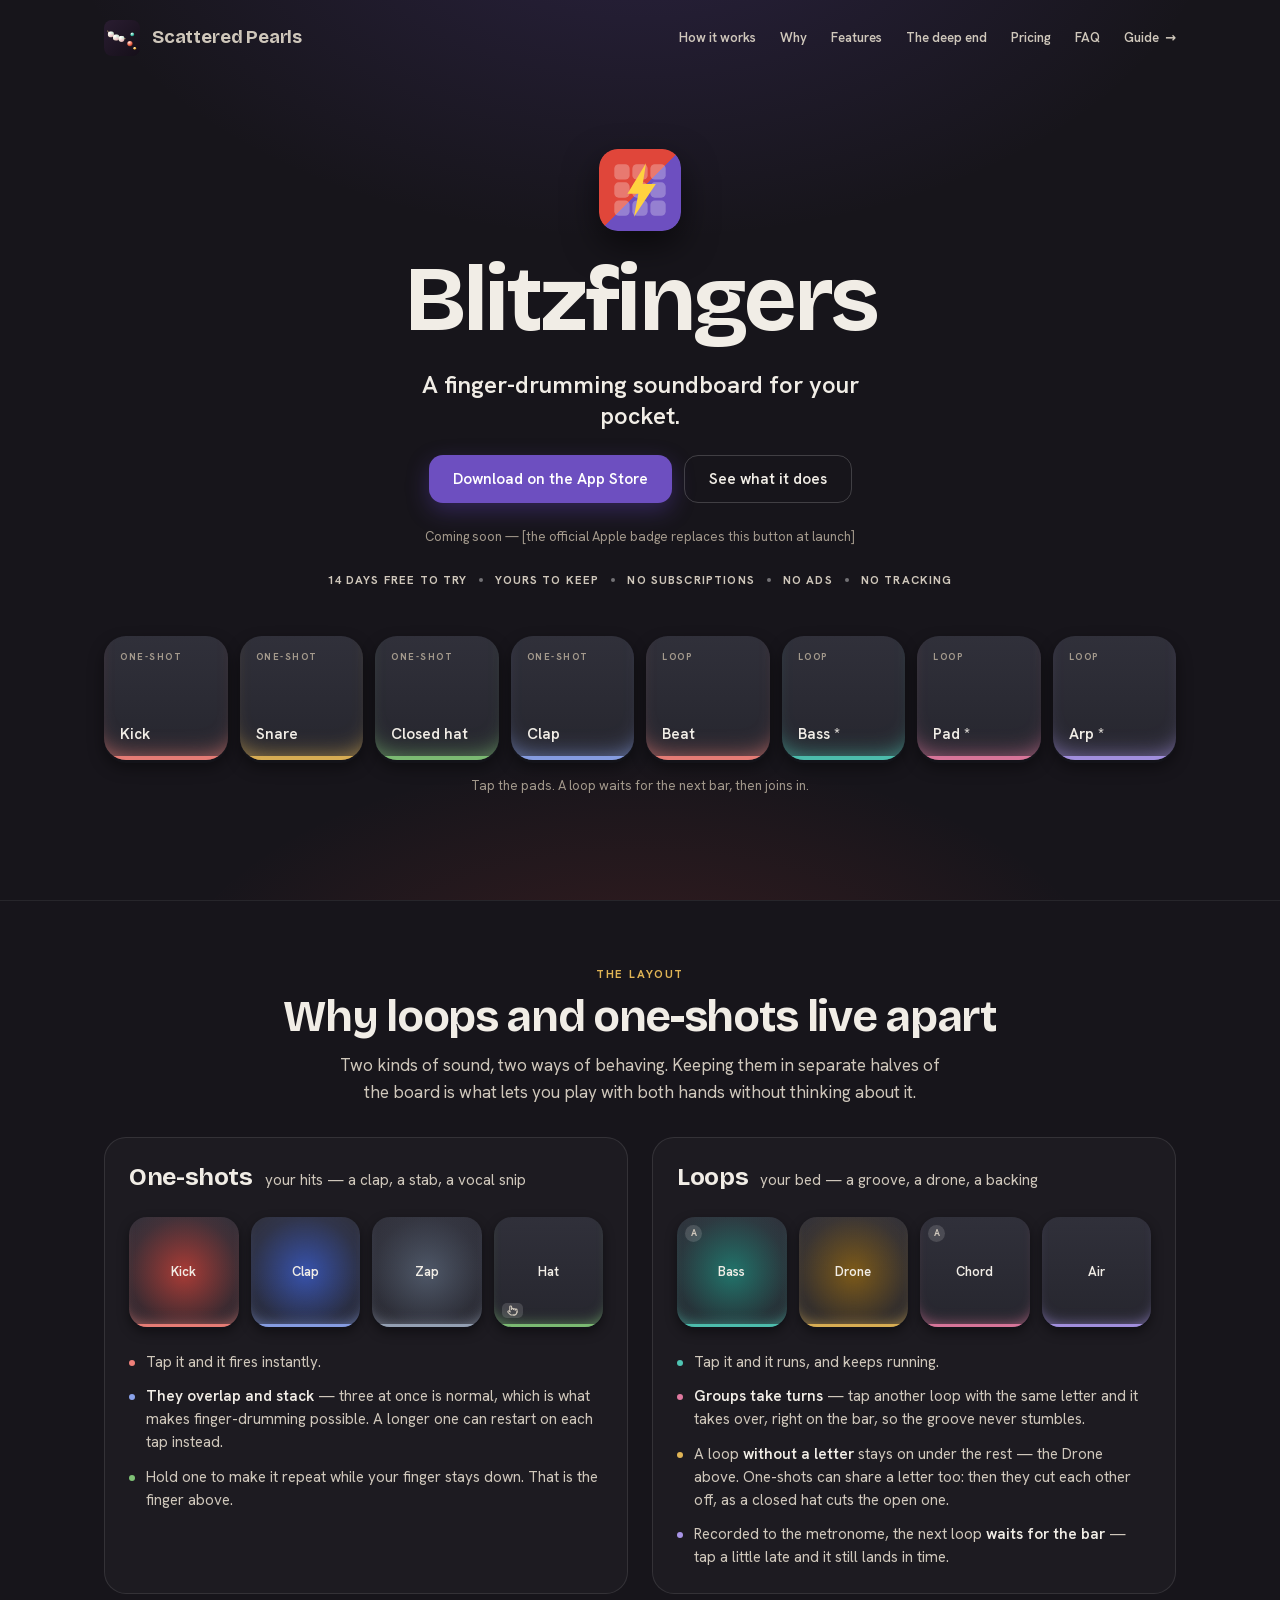
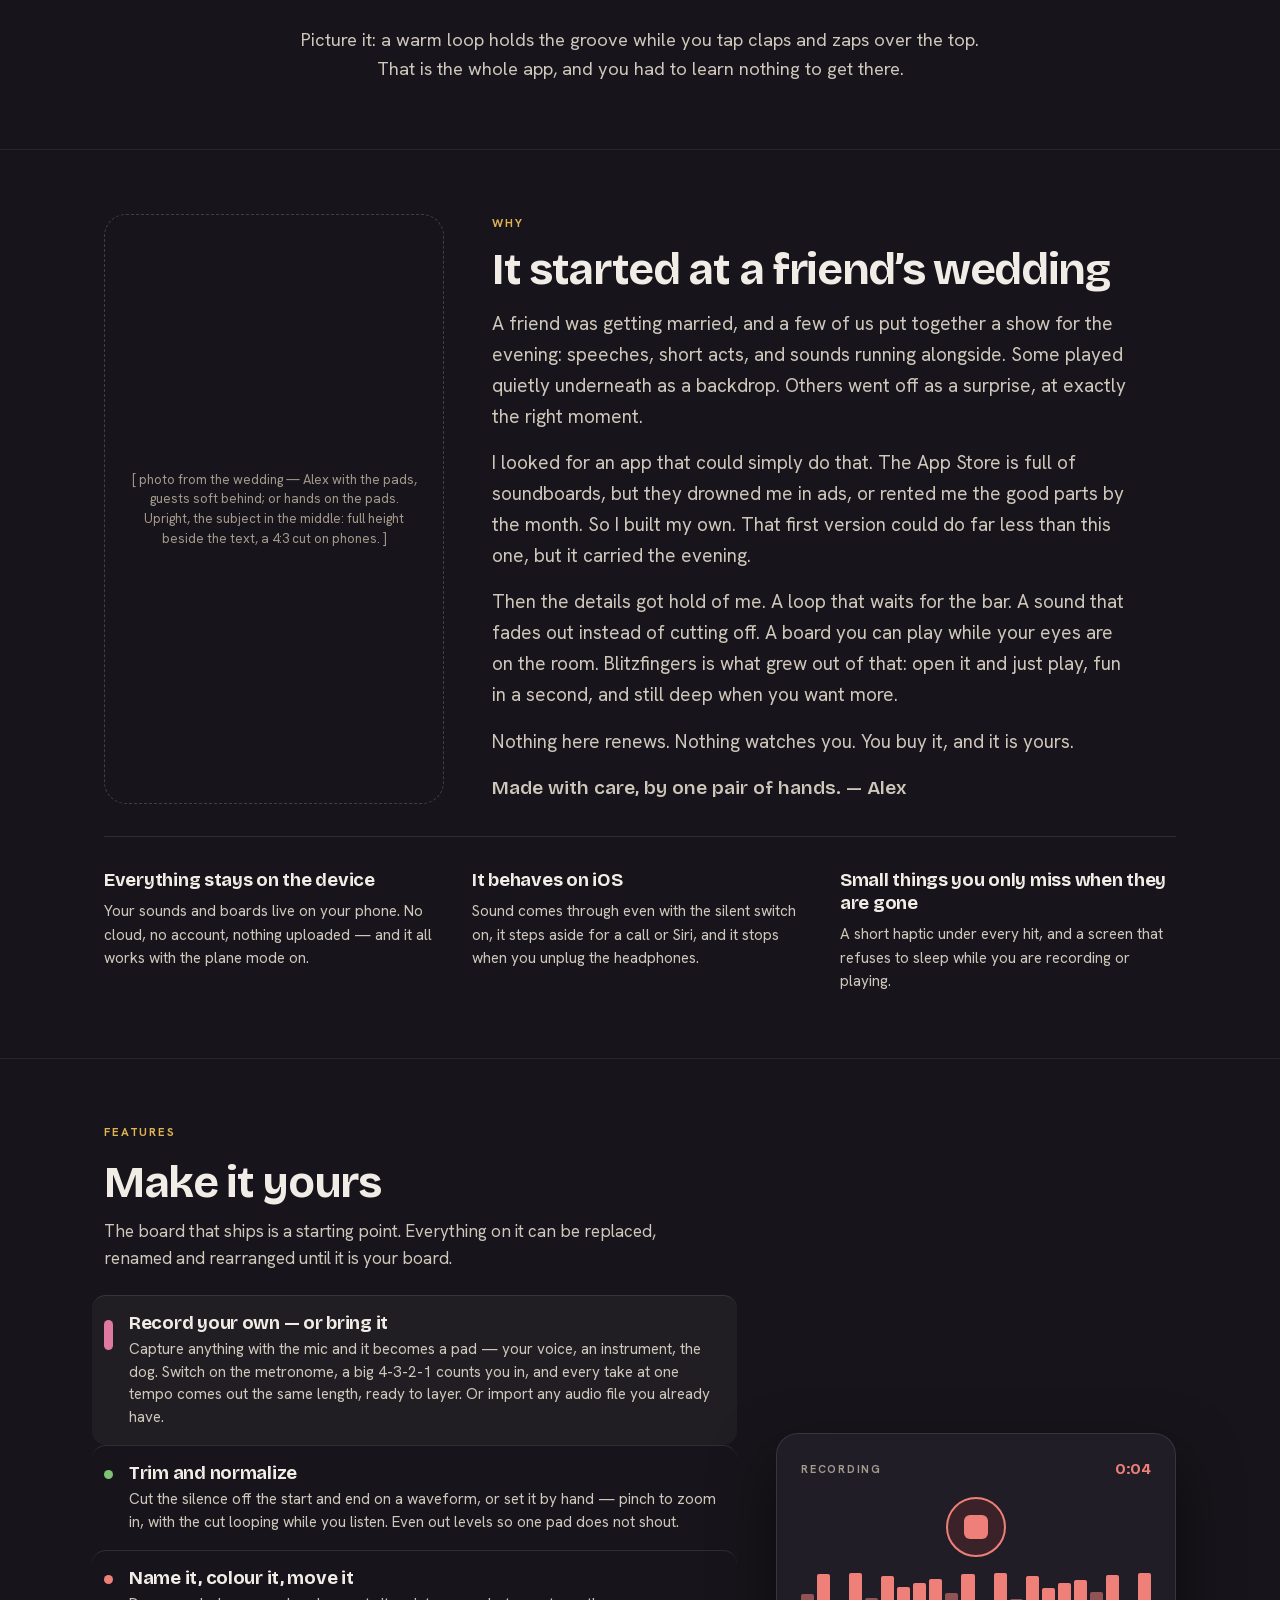
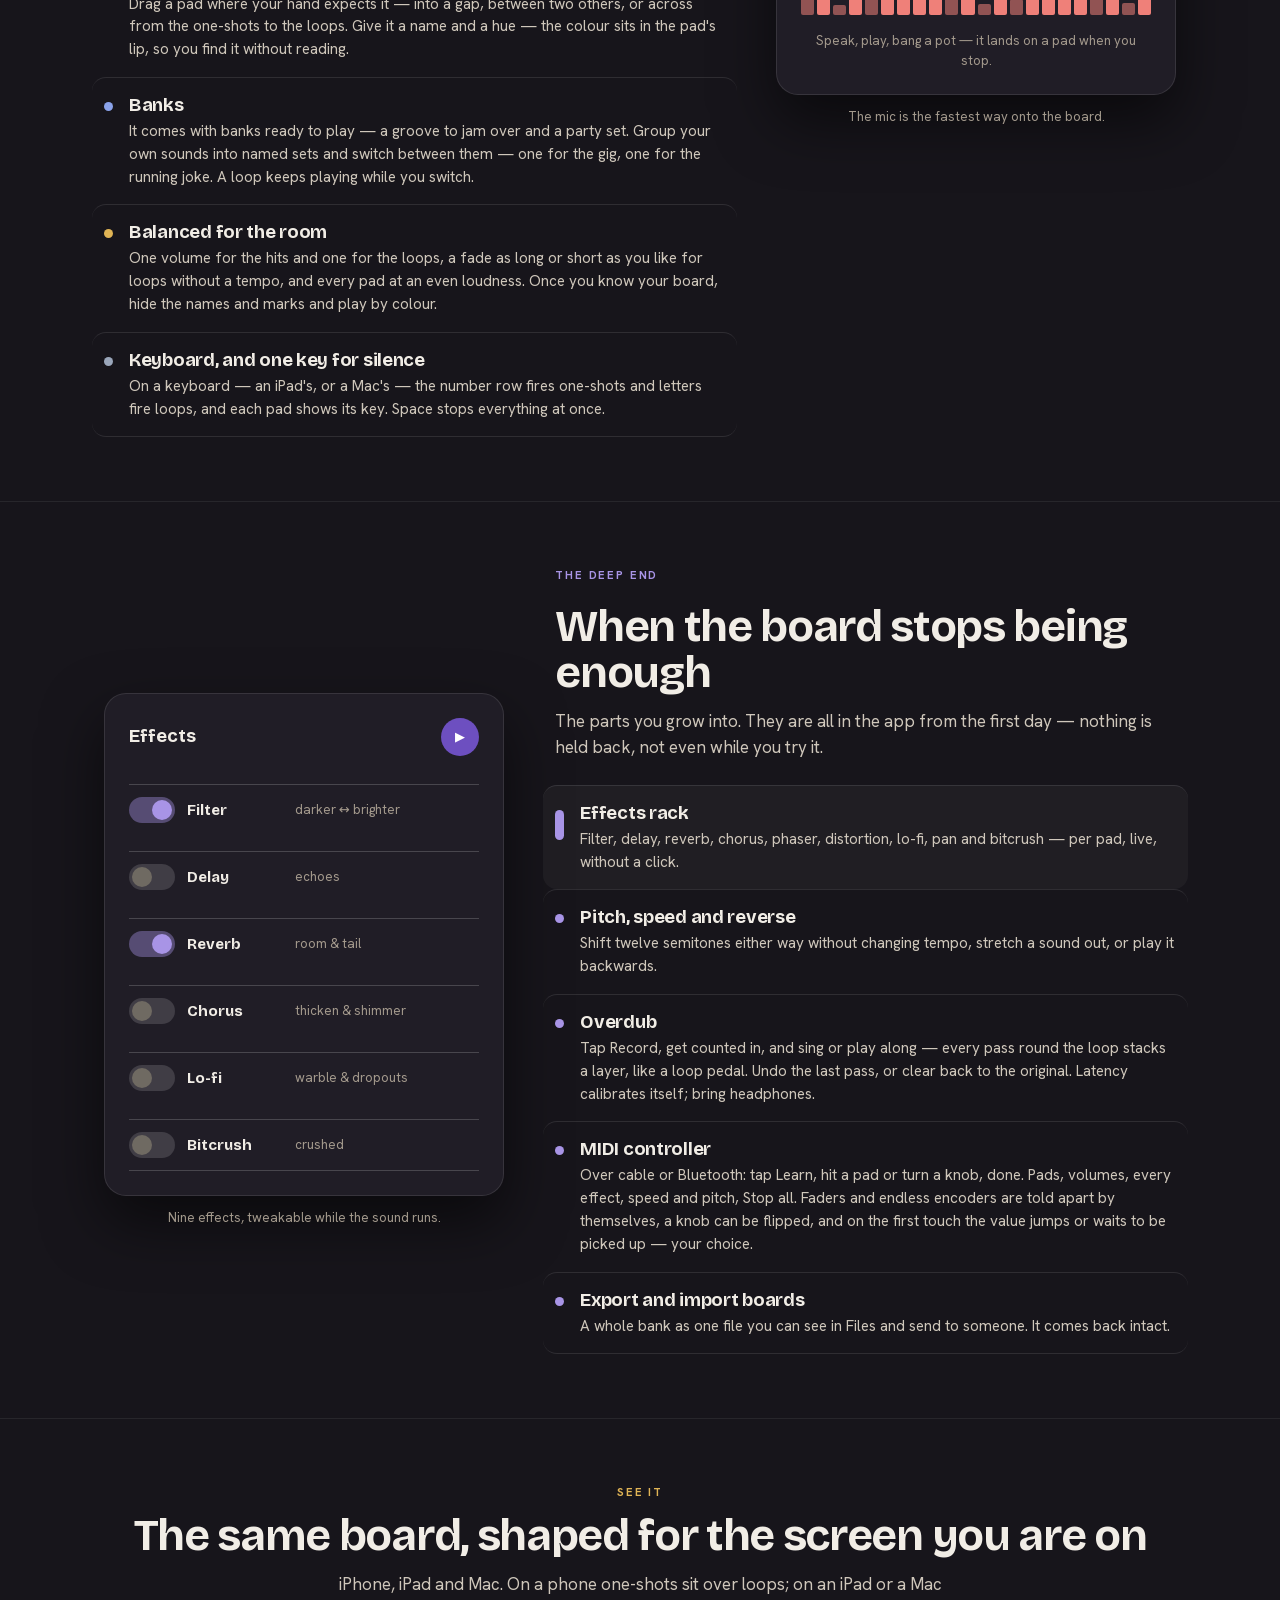
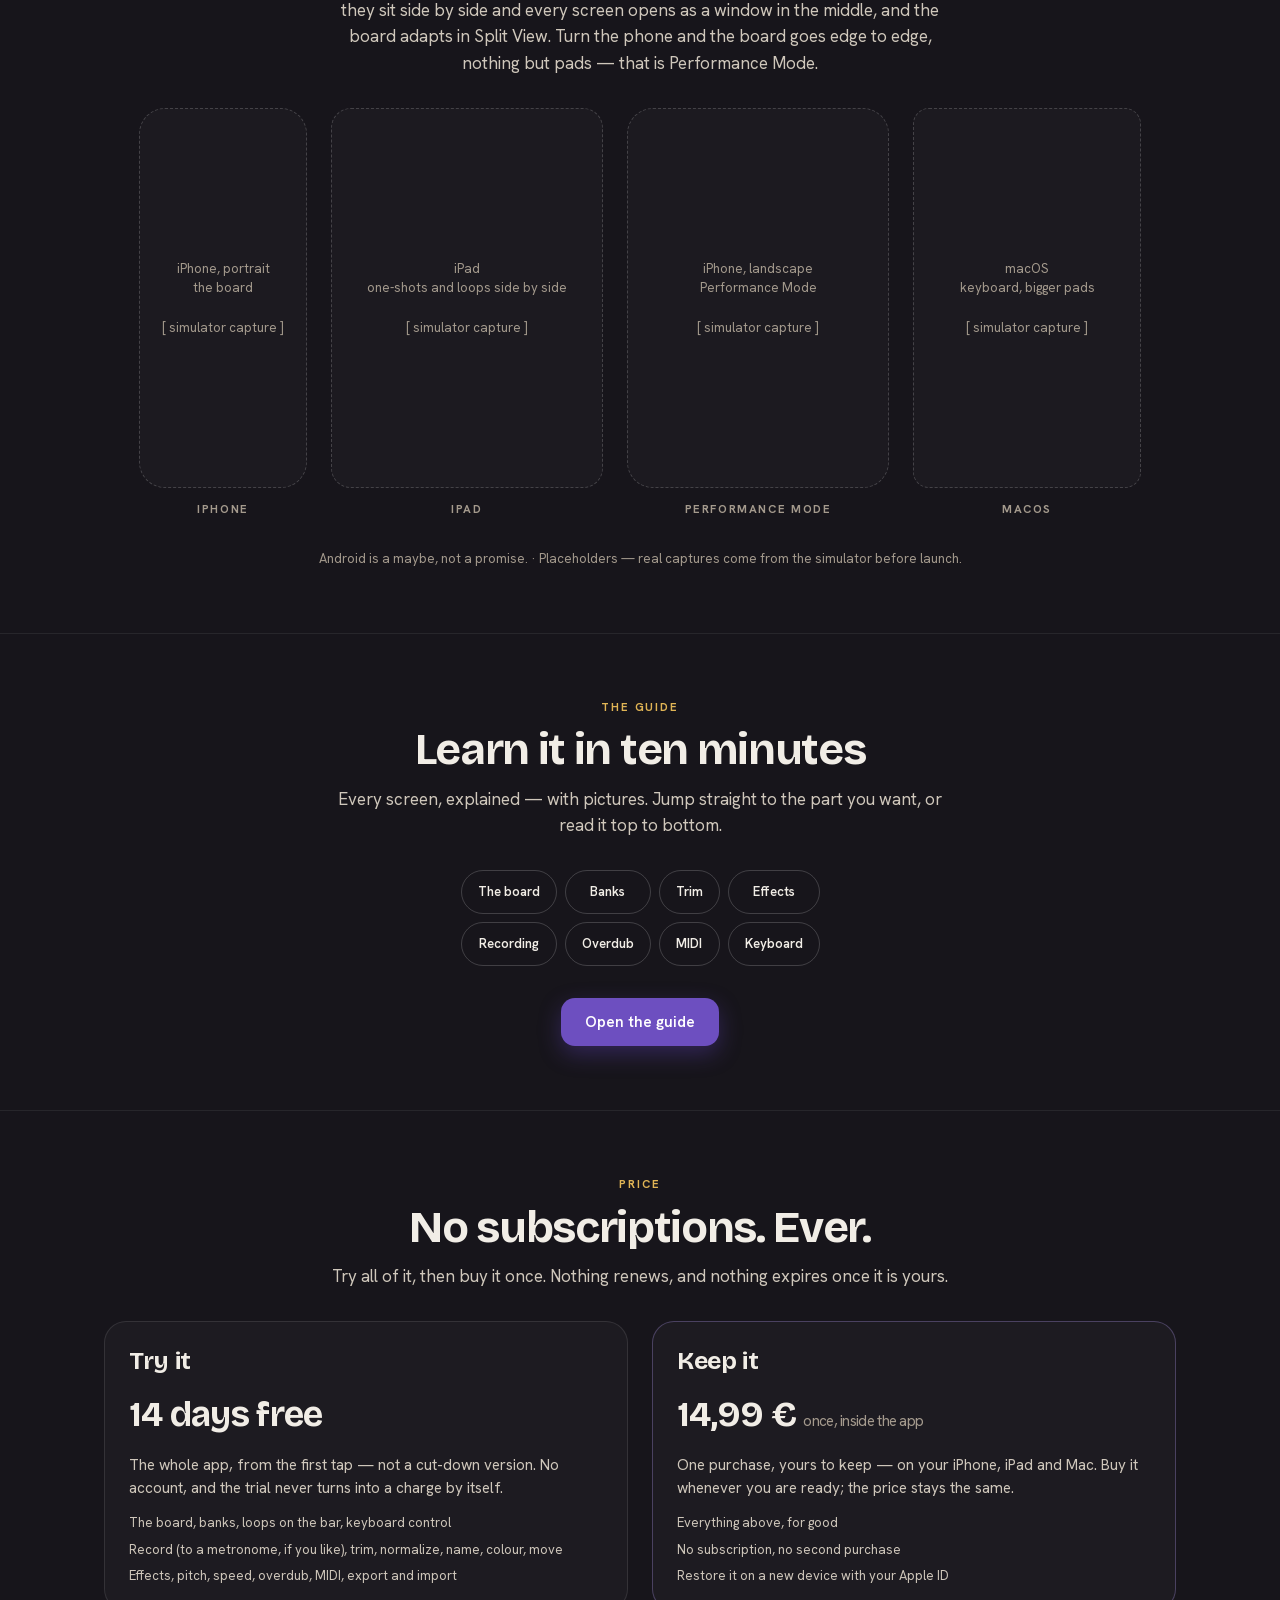
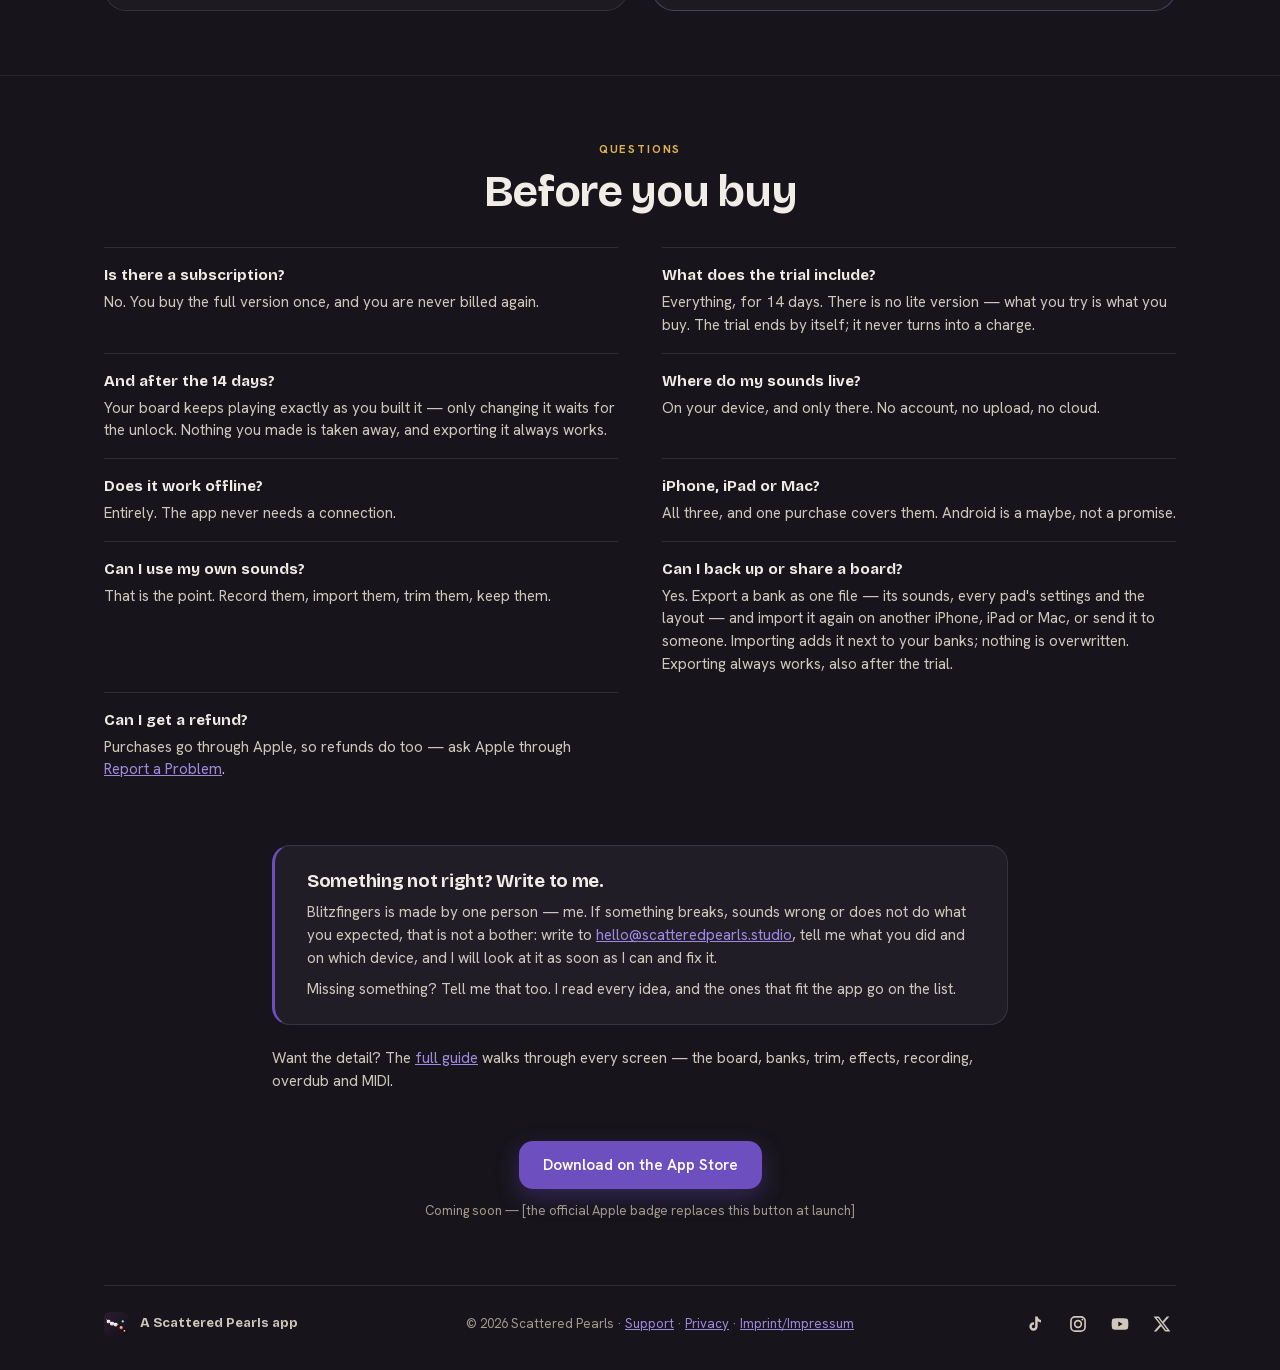
==== blitzfingers/index.html @ 1ff6b5a1 "Blitzfingers page: Why tells how the app began (a friend's wedding, a show with sounds alongside), s" ====
<!doctype html>
<html lang="en" data-theme="dark">
<head>
  <meta charset="utf-8">
  <meta name="viewport" content="width=device-width, initial-scale=1">

  <!-- ── SEO ─────────────────────────────────────────────────────────────── -->
  <title>Blitzfingers — a soundboard &amp; finger-drumming app for iPhone, iPad and Mac</title>
  <meta name="description" content="Blitzfingers is a lean soundboard and finger-drumming pad grid. Play loops and one-shots, record and shape your own sounds, map a MIDI controller. No subscriptions, no ads, no accounts, no tracking — yours to keep.">
  <link rel="canonical" href="https://scatteredpearls.studio/blitzfingers/">
  <meta name="color-scheme" content="dark">
  <meta name="theme-color" content="#17151b">

  <!-- Open Graph / social -->
  <meta property="og:type" content="website">
  <meta property="og:site_name" content="Scattered Pearls">
  <meta property="og:title" content="Blitzfingers — a finger-drumming soundboard for your pocket">
  <meta property="og:description" content="Play loops and one-shots, record and shape your own sounds, map a MIDI controller. No subscriptions, no ads, no tracking.">
  <meta property="og:url" content="https://scatteredpearls.studio/blitzfingers/">
  <meta property="og:image" content="https://scatteredpearls.studio/blitzfingers/img/og.png">
  <meta property="og:image:width" content="1200">
  <meta property="og:image:height" content="630">
  <meta property="og:image:alt" content="Blitzfingers — a soundboard and finger-drumming pad grid.">
  <meta name="twitter:card" content="summary_large_image">
  <meta name="twitter:title" content="Blitzfingers — a finger-drumming soundboard for your pocket">
  <meta name="twitter:description" content="Play loops and one-shots, record and shape your own sounds, map a MIDI controller. No subscriptions, no ads, no tracking.">
  <meta name="twitter:image" content="https://scatteredpearls.studio/blitzfingers/img/og.png">

  <!-- Favicons (the app's own mark) -->
  <link rel="icon" type="image/svg+xml" href="img/favicon.svg">
  <link rel="icon" type="image/png" sizes="32x32" href="img/favicon-32.png">
  <link rel="apple-touch-icon" href="img/favicon-180.png">

  <!-- Shared design system (vendored at repo root) -->
  <link rel="stylesheet" href="../tokens.css">
  <link rel="stylesheet" href="../base.css">
  <link rel="stylesheet" href="app-nav.css">

  <!-- Structured data: the app -->
  <script type="application/ld+json">
  {
    "@context": "https://schema.org",
    "@type": "SoftwareApplication",
    "name": "Blitzfingers",
    "applicationCategory": "MultimediaApplication",
    "applicationSubCategory": "Soundboard",
    "operatingSystem": "iOS, iPadOS, macOS",
    "description": "A lean soundboard and finger-drumming pad grid. Play loops and one-shots, record and shape your own sounds, and map a MIDI controller. No subscriptions, no ads, no accounts, no tracking.",
    "url": "https://scatteredpearls.studio/blitzfingers/",
    "image": "https://scatteredpearls.studio/blitzfingers/img/og.png",
    "isAccessibleForFree": true,
    "offers": [
      {
        "@type": "Offer",
        "name": "Blitzfingers — 14-day trial",
        "price": "0",
        "priceCurrency": "EUR",
        "category": "free download"
      },
      {
        "@type": "Offer",
        "name": "Blitzfingers — full version",
        "price": "14.99",
        "priceCurrency": "EUR",
        "category": "one-time in-app purchase"
      }
    ],
    "publisher": {
      "@type": "Organization",
      "name": "Scattered Pearls",
      "url": "https://scatteredpearls.studio/"
    }
  }
  </script>
  <style>
    /* Locally-hosted brand fonts — no CDN, no visitor data leaves for a third party. */
    @font-face { font-family: "Hanken Grotesk"; font-style: normal; font-weight: 400; font-display: swap; src: url("../fonts/hanken-400.woff2") format("woff2"); }
    @font-face { font-family: "Hanken Grotesk"; font-style: normal; font-weight: 600; font-display: swap; src: url("../fonts/hanken-600.woff2") format("woff2"); }
    @font-face { font-family: "Hanken Grotesk"; font-style: normal; font-weight: 700; font-display: swap; src: url("../fonts/hanken-700.woff2") format("woff2"); }
    @font-face { font-family: "Bricolage Grotesque"; font-style: normal; font-weight: 600; font-display: swap; src: url("../fonts/bricolage-600.woff2") format("woff2"); }
    @font-face { font-family: "Bricolage Grotesque"; font-style: normal; font-weight: 700; font-display: swap; src: url("../fonts/bricolage-700.woff2") format("woff2"); }

    /* ── Page-local: the on-dark per-sound palette ─────────────────────────
       tokens.css carries --sp-pad-* tuned for WHITE TEXT ON THE COLOUR (an
       active pad, light theme). This page draws the colour ON a dark pad face
       instead — as the pad's lip and its press bloom — where those same values
       land at 2.1–2.9:1 and read as mud. These are the lifted counterparts,
       each ≥4.5:1 on the pad face (#30303a).
       TODO: these are being added to the design system as --sp-pad-*-on-dark
       with the app's pad rework (see docs/ui-review-2026-09.md, item 4). When
       the hub ships them and tokens.css is re-vendored, delete this block and
       point the --p-* names at the tokens. */
    :root {
      --p-coral:  239, 128, 121;   /* #ef8079 — 4.99:1 on the pad face */
      --p-amber:  224, 180,  85;   /* #e0b455 — 6.73 */
      --p-green:  127, 194, 118;   /* #7fc276 — 6.14 */
      --p-teal:    79, 196, 178;   /* #4fc4b2 — 6.13 */
      --p-blue:   138, 162, 234;   /* #8aa2ea — 5.24 */
      --p-purple: 168, 148, 230;   /* #a894e6 — 5.00 */
      --p-rose:   224, 121, 159;   /* #e0799f — 4.60 */
      --p-slate:  154, 166, 186;   /* #9aa6ba — 5.30 */

      --pad-face-top: #30303a;
      --pad-face-bot: #26262e;
      --pad-foot:     #131319;
    }

    * { box-sizing: border-box; }
    html { scroll-behavior: smooth; }
    html, body { min-height: 100%; }
    body {
      margin: 0;
      background: var(--surface-0);
      color: var(--text);
      font-family: var(--font-body);
      font-size: var(--sp-text-md);
      line-height: var(--sp-leading-normal);
      -webkit-font-smoothing: antialiased;
    }

    /* Skip link (a11y) */
    .skip { position: absolute; left: -9999px; top: 0; background: var(--accent); color: var(--on-accent); padding: var(--sp-space-2) var(--sp-space-4); border-radius: 0 0 var(--sp-radius-md) 0; z-index: 10; }
    .skip:focus { left: 0; }
    :focus-visible { outline: 3px solid var(--focus-ring); outline-offset: 2px; border-radius: 4px; }
    .vh { position: absolute; width: 1px; height: 1px; overflow: hidden; clip: rect(0 0 0 0); clip-path: inset(50%); white-space: nowrap; }

    a { color: #9e8ae0; }
    a:hover { color: #b3a1ea; }

    /* ── Site chrome: frame, header and menu live in app-nav.css (shared with the guide). ── */

    /* ── Type ────────────────────────────────────────────────────────────── */
    .kicker { display: block; font-size: var(--sp-text-xs); font-weight: var(--sp-weight-bold); letter-spacing: var(--sp-tracking-label); text-transform: uppercase; color: #e0b455; }
    .kicker.pro { color: #a894e6; }

    h1, h2, h3 { font-family: var(--font-display); font-weight: var(--sp-weight-bold); letter-spacing: -0.03em; margin: 0; }
    h1 { font-size: clamp(3rem, 9vw, 5.75rem); line-height: 0.98; letter-spacing: -0.04em; }
    h2 { font-size: clamp(1.95rem, 4.4vw, 2.75rem); line-height: 1.05; }
    h3 { font-size: var(--sp-text-lg); letter-spacing: -0.015em; line-height: 1.25; }

    .lede { margin: 0; font-size: clamp(1rem, 1.6vw, 1.0625rem); line-height: 1.55; color: var(--text-soft); }
    .muted { color: var(--text-muted); }

    /* ── Buttons ─────────────────────────────────────────────────────────── */
    .btn { display: inline-flex; align-items: center; justify-content: center; gap: var(--sp-space-2); min-height: 48px; border: none; cursor: pointer; text-decoration: none; font-family: var(--font-body); font-weight: var(--sp-weight-semibold); font-size: var(--sp-text-md); padding-inline: var(--sp-space-5); border-radius: var(--radius-control); transition: transform var(--sp-dur-fast) var(--sp-ease), box-shadow var(--sp-dur-base) var(--sp-ease); }
    .btn:active { transform: scale(.97); }
    .btn-primary { background: var(--accent); color: var(--on-accent); box-shadow: 0 8px 22px rgba(90, 63, 176, .40); }
    .btn-primary:hover { color: var(--on-accent); box-shadow: 0 0 0 2px var(--focus-ring), 0 8px 26px rgba(90, 63, 176, .48); }
    .btn-ghost { background: transparent; color: var(--text); border: 1px solid var(--border-strong); }
    .btn-ghost:hover { color: var(--text); border-color: var(--accent); }

    /* ── Sections ────────────────────────────────────────────────────────── */
    section { border-top: 1px solid rgba(255, 255, 255, .07); padding-block: clamp(var(--sp-space-7), 7vw, var(--sp-space-8)); }
    .sec-head { display: flex; flex-direction: column; align-items: center; gap: var(--sp-space-3); text-align: center; }
    .sec-head .lede { max-width: 62ch; }

    /* ── The pad ─────────────────────────────────────────────────────────────
       One CSS object, three parts, used everywhere on the page:
         · the dark face                     — linear-gradient
         · the per-sound LIP, full width     — ::after (3px, the colour at 92%)
         · the underglow above it            — inset shadow, same colour
       A pressed pad adds .lit: a radial bloom at full-strength colour, brightest
       at the centre and falling off outward. That mirrors the app exactly — the
       colour identifies the sound at rest, the bloom shows the press.          */
    .pad {
      position: relative; overflow: hidden; border: 0; width: 100%;
      display: flex; align-items: center; justify-content: center;
      font-family: inherit; color: var(--text); font-weight: var(--sp-weight-semibold);
      background: linear-gradient(var(--pad-face-top), var(--pad-face-bot));
      box-shadow:
        inset 0 -12px 16px -12px rgba(var(--c), .85),
        0 2px 0 var(--pad-foot),
        0 5px 12px rgba(0, 0, 0, .45);
    }
    .pad::after { content: ""; position: absolute; inset: auto 0 0 0; height: 3px; background: rgba(var(--c), .92); }
    .pad.lit {
      background:
        radial-gradient(circle at 50% 50%,
          rgba(var(--cs), .82) 0%, rgba(var(--cs), .44) 38%,
          rgba(var(--cs), .13) 70%, rgba(var(--cs), 0) 100%),
        linear-gradient(var(--pad-face-top), var(--pad-face-bot));
    }
    .pad .chip { position: absolute; left: 8px; bottom: 9px; display: inline-flex; align-items: center; justify-content: center; min-width: 18px; height: 15px; border-radius: 5px; background: var(--key-bg); color: var(--text-soft); font-weight: var(--sp-weight-bold); letter-spacing: .06em; padding-inline: 5px; font-size: 9px; line-height: 1; }
    .pad .chip.glyph { font-size: 13px; letter-spacing: 0; }
    /* A group, as in the app: a round letter in the top-left corner. */
    .pad .chip.grp { top: 8px; bottom: auto; min-width: 0; width: 17px; height: 17px; padding: 0; border-radius: 50%; letter-spacing: 0; }

    /* ── Hero ──────────────────────────────────────────────────────────────
       One screen tall, with the board last: on a normal viewport the fold cuts
       the instrument off, which is what says there is more below. It is the
       FOLD that crops it, never a clip — scroll a little and every pad, lip
       included, is whole. */
    .hero {
      min-height: 100svh; display: flex; flex-direction: column;
      margin-top: calc(-1 * var(--head-h)); padding-top: var(--head-h);   /* runs up under the sticky header */
      background:
        radial-gradient(940px 560px at 50% -12%, rgba(109, 79, 192, .22), rgba(23, 21, 27, 0) 62%),
        radial-gradient(800px 420px at 50% 112%, rgba(224, 70, 58, .16), rgba(23, 21, 27, 0) 60%);
    }
    .hero-main { flex-grow: 1; display: flex; flex-direction: column; justify-content: center; gap: clamp(var(--sp-space-6), 5vw, var(--sp-space-7)); padding-bottom: var(--sp-space-6); }
    .hero-inner { display: flex; flex-direction: column; align-items: center; gap: var(--sp-space-5); text-align: center; }
    .hero-icon { width: clamp(68px, 9vw, 82px); height: auto; border-radius: 19px; box-shadow: 0 14px 34px rgba(0, 0, 0, .55); }
    .hero .claim { margin: 0; font-size: clamp(1.15rem, 2.4vw, 1.5rem); font-weight: var(--sp-weight-semibold); line-height: 1.3; max-width: 34ch; color: var(--text); }
    .hero-cta { display: flex; flex-wrap: wrap; justify-content: center; gap: var(--sp-space-3); }
    .hero-note { margin: 0; font-size: var(--sp-text-sm); color: var(--text-muted); }
    .promises { margin: 0; padding: 0; list-style: none; display: flex; flex-wrap: wrap; justify-content: center; gap: var(--sp-space-3); font-size: var(--sp-text-xs); font-weight: var(--sp-weight-bold); letter-spacing: .1em; text-transform: uppercase; color: var(--text-soft); }
    .promises li { display: inline-flex; align-items: center; gap: var(--sp-space-3); }
    .promises li + li::before { content: ""; width: 4px; height: 4px; border-radius: 50%; background: rgba(255, 255, 255, .4); }

    .board { margin: 0; padding: 0; list-style: none; display: grid; grid-template-columns: repeat(8, minmax(0, 1fr)); gap: var(--sp-space-3); }
    .board .pad { aspect-ratio: 1; border-radius: var(--sp-radius-xl); align-items: flex-end; justify-content: flex-start; padding: 0 0 var(--sp-space-4) var(--sp-space-4); font-size: var(--sp-text-md); box-shadow: inset 0 -20px 26px -20px rgba(var(--c), .85), 0 3px 0 var(--pad-foot), 0 7px 16px rgba(0, 0, 0, .45); }
    .board .pad::after { height: 3.5px; }
    .board .pad { --cs: var(--c); cursor: pointer; -webkit-tap-highlight-color: transparent; touch-action: manipulation; }
    .board .pad:focus-visible { outline: 2px solid var(--accent-text); outline-offset: 3px; }
    /* A loop waiting for the next bar pulses, as in the app; with reduced motion it just shows the outline. */
    .board .pad.queued { outline: 2px solid rgba(var(--c), .9); outline-offset: 2px; animation: pad-queued .5s ease-in-out infinite alternate; }
    @keyframes pad-queued { from { outline-color: rgba(var(--c), .25); } to { outline-color: rgba(var(--c), .95); } }
    @media (prefers-reduced-motion: reduce) { .board .pad.queued { animation: none; } }
    .board-hint { margin: var(--sp-space-4) 0 0; text-align: center; font-size: var(--sp-text-sm); color: var(--text-muted); }
    .board .kind { position: absolute; top: 14px; left: var(--sp-space-4); font-size: 9.5px; font-weight: var(--sp-weight-bold); letter-spacing: .16em; text-transform: uppercase; white-space: nowrap; color: var(--text-muted); }

    /* ── Section 2 · loops and one-shots ─────────────────────────────────── */
    .halves { display: grid; grid-template-columns: repeat(2, minmax(0, 1fr)); gap: var(--sp-space-5); margin-top: var(--sp-space-6); }
    .card { display: flex; flex-direction: column; gap: var(--sp-space-5); background: rgba(255, 255, 255, .028); border: 1px solid var(--border); border-radius: var(--sp-radius-xl); padding: var(--sp-space-5); }
    .card-head { display: flex; align-items: baseline; flex-wrap: wrap; gap: var(--sp-space-3); }
    .card-head h3 { font-size: var(--sp-text-xl); }
    .card-head .note { font-size: var(--sp-text-md); color: var(--text-soft); }
    .card .row { margin: 0; padding: 0; list-style: none; display: grid; grid-template-columns: repeat(4, minmax(0, 1fr)); gap: var(--sp-space-3); }
    .card .row .pad { aspect-ratio: 1; border-radius: var(--sp-radius-lg); font-size: var(--sp-text-sm); }
    .rules { margin: 0; padding: 0; list-style: none; display: flex; flex-direction: column; gap: var(--sp-space-3); }
    .rules li { display: flex; align-items: flex-start; gap: 11px; font-size: var(--sp-text-md); line-height: 1.5; color: var(--text-soft); }
    .rules .dot { flex: 0 0 auto; width: 6px; height: 6px; border-radius: 999px; margin-top: 9px; background: rgb(var(--c)); }
    .rules strong { color: var(--text); font-weight: var(--sp-weight-semibold); }
    .picture { margin: var(--sp-space-6) auto 0; max-width: 72ch; text-align: center; font-size: clamp(1.0625rem, 1.8vw, 1.15rem); line-height: 1.6; color: var(--text-soft); }

    /* ── Two-column feature sections (make it yours / pro) ───────────────── */
    .split { display: grid; grid-template-columns: minmax(0, 1fr) 400px; gap: clamp(var(--sp-space-6), 4vw, 56px); align-items: center; }
    .split.flip { grid-template-columns: 400px minmax(0, 1fr); }
    .split > .copy { display: flex; flex-direction: column; gap: var(--sp-space-3); }
    .split h2 { margin-block: var(--sp-space-2) 0; }

    .items { margin: var(--sp-space-3) 0 0; padding: 0; list-style: none; }
    .items li { display: flex; gap: var(--sp-space-4); padding-block: var(--sp-space-4); border-top: 1px solid var(--border); }
    .items li:last-child { border-bottom: 1px solid var(--border); }
    .items .mk { flex: 0 0 auto; width: 9px; height: 9px; border-radius: 999px; margin-top: 8px; background: rgb(var(--c)); }
    .items h3 { margin-bottom: 3px; display: flex; align-items: center; flex-wrap: wrap; gap: 9px; }
    .items p { margin: 0; font-size: var(--sp-text-md); line-height: 1.5; color: var(--text-soft); }


    /* Device-ish panels (the pad sheet, the FX rack) */
    .panel { display: flex; flex-direction: column; gap: var(--sp-space-4); background: var(--surface-1); border: 1px solid var(--border); border-radius: var(--sp-radius-xl); padding: var(--sp-space-5); box-shadow: 0 26px 60px rgba(0, 0, 0, .55); }
    .panel .grab { width: 56px; height: 4px; border-radius: 3px; background: rgba(255, 255, 255, .22); align-self: center; }
    .panel .label { font-size: 11px; font-weight: var(--sp-weight-bold); letter-spacing: var(--sp-tracking-label); text-transform: uppercase; color: var(--text-muted); }
    .panel .field { display: flex; align-items: center; justify-content: space-between; background: var(--surface-0); border: 1px solid var(--border-strong); border-radius: 13px; padding: 13px 15px; }
    .panel .swatches { display: flex; flex-wrap: wrap; gap: 9px; }
    .panel .sw { width: 30px; height: 30px; border-radius: 999px; background: rgb(var(--c)); }
    .panel .sw[data-on] { box-shadow: 0 0 0 2px var(--surface-1), 0 0 0 4px var(--text); }
    .panel .nav { display: flex; align-items: center; justify-content: space-between; gap: var(--sp-space-3); border: 1px solid var(--border-strong); border-radius: var(--radius-control); padding: 13px 15px; }
    .panel .nav b { font-family: var(--font-display); font-weight: var(--sp-weight-bold); font-size: var(--sp-text-md); }
    .panel .nav span { font-size: var(--sp-text-sm); color: var(--text-muted); }
    .panel-note { margin: var(--sp-space-3) 0 0; text-align: center; font-size: var(--sp-text-sm); color: var(--text-muted); }

    /* ── The stage ───────────────────────────────────────────────────────────
       The side column of the two feature sections is no longer one fixed
       picture: it is a stage that shows whichever item the pointer, the
       keyboard focus or a tap is currently on. Every figure is drawn in CSS and
       SVG from the same tokens as the page — no raster, so it is sharp at any
       density, weighs nothing extra, and cannot drift out of date the way a
       screenshot does.
       All figures share one grid cell, so the stage is as tall as the tallest
       and nothing jumps when it swaps. The first one carries .on in the markup,
       so with JavaScript off the section still shows a picture — it just stops
       following the list. */
    .stage { display: grid; }
    .stage > .fig { grid-area: 1 / 1; align-self: center; opacity: 0; visibility: hidden; transition: opacity var(--sp-dur-base) var(--sp-ease); }
    .stage > .fig.on { opacity: 1; visibility: visible; }

    /* The list item that is driving the stage. The marker grows into a bar so
       the link between the text and the picture is readable without colour. */
    .items li { border-radius: var(--sp-radius-md); transition: background var(--sp-dur-base) var(--sp-ease); }
    .items li .mk { transition: height var(--sp-dur-base) var(--sp-ease), border-radius var(--sp-dur-base) var(--sp-ease); }
    .has-stage .items li { padding-inline: var(--sp-space-3); margin-inline: calc(var(--sp-space-3) * -1); }
    .has-stage.is-live .items li { cursor: pointer; }
    .has-stage.is-live .items li.sel { background: rgba(255, 255, 255, .04); }
    .has-stage.is-live .items li.sel .mk { height: 30px; border-radius: 999px; }

    /* ── Figure parts ────────────────────────────────────────────────────── */
    .fig-cap { margin: var(--sp-space-3) 0 0; text-align: center; font-size: var(--sp-text-sm); color: var(--text-muted); }
    .fig .panel { gap: var(--sp-space-4); }
    .write-me { max-width: 46rem; margin: var(--sp-space-7) auto 0; padding: var(--sp-space-5) var(--sp-space-6);
      background: var(--surface-1); border: 1px solid var(--border); border-left: 3px solid var(--accent);
      border-radius: var(--sp-radius-lg); }
    .write-me h3 { margin: 0 0 var(--sp-space-2); font-size: var(--sp-text-lg); }
    .write-me p { margin: 0 0 var(--sp-space-2); color: var(--text-soft); }
    .write-me p:last-child { margin-bottom: 0; }
    .write-me a { color: var(--accent-text); }
    .row-b { display: flex; align-items: center; justify-content: space-between; gap: var(--sp-space-3); }
    .dname { font-family: var(--font-display); font-weight: var(--sp-weight-bold); font-size: var(--sp-text-md); }

    /* A waveform: fixed bars, mirrored around the middle. */
    .wave { display: flex; align-items: center; gap: 2px; height: 76px; }
    .wave i { flex: 1 1 0; border-radius: 2px; background: rgba(255, 255, 255, .26); height: var(--h); }
    .wave i[data-keep] { background: rgb(var(--c)); }
    .wave.sm { height: 34px; gap: 1.5px; }

    /* The trimmed-away ends, and the two handles between them. */
    .trim { position: relative; }
    .trim .cut { position: absolute; top: 0; bottom: 0; background: rgba(23, 21, 27, .72); }
    .trim .hd { position: absolute; top: -6px; bottom: -6px; width: 3px; border-radius: 3px; background: rgb(var(--c)); }
    .trim .hd::after { content: ""; position: absolute; left: 50%; top: 50%; translate: -50% -50%; width: 13px; height: 13px; border-radius: 4px; background: rgb(var(--c)); }

    .keycap { display: inline-flex; align-items: center; justify-content: center; min-width: 30px; height: 30px; padding-inline: 8px; border-radius: 7px; background: var(--key-bg); border-bottom: 2px solid rgba(0, 0, 0, .45); font-size: var(--sp-text-sm); font-weight: var(--sp-weight-bold); color: var(--text-soft); }
    .minipad { position: relative; overflow: hidden; aspect-ratio: 1; border-radius: 10px; background: linear-gradient(var(--pad-face-top), var(--pad-face-bot)); box-shadow: inset 0 -8px 11px -8px rgba(var(--c), .85); display: flex; align-items: center; justify-content: center; font-size: 11px; font-weight: var(--sp-weight-semibold); color: var(--text-soft); }
    .minipad::after { content: ""; position: absolute; inset: auto 0 0 0; height: 2px; background: rgba(var(--c), .92); }
    .grid4 { display: grid; grid-template-columns: repeat(4, minmax(0, 1fr)); gap: var(--sp-space-2); }

    .pill { display: inline-flex; align-items: center; border-radius: var(--sp-radius-pill); padding: 5px 11px; font-size: var(--sp-text-sm); font-weight: var(--sp-weight-semibold); color: var(--text-muted); border: 1px solid var(--border-strong); }
    .pill[data-on] { color: #a894e6; border-color: rgba(168, 148, 230, .5); background: rgba(168, 148, 230, .12); }

    .track { position: relative; height: 6px; border-radius: 3px; background: var(--vol-track); }
    .track i { position: absolute; inset: 0 auto 0 0; width: var(--v); border-radius: 3px; background: rgb(var(--c)); }
    .track b { position: absolute; top: 50%; left: var(--v); translate: -50% -50%; width: 17px; height: 17px; border-radius: 999px; background: var(--text); box-shadow: 0 2px 6px rgba(0, 0, 0, .5); }

    .rec { width: 60px; height: 60px; border-radius: 999px; background: rgba(197, 63, 54, .16); border: 2px solid #ef8079; display: flex; align-items: center; justify-content: center; align-self: center; }
    .rec i { width: 24px; height: 24px; border-radius: 6px; background: #ef8079; }
    .meter { display: flex; align-items: flex-end; gap: 3px; height: 42px; }
    .meter i { flex: 1 1 0; border-radius: 2px; background: rgb(var(--c)); height: var(--h); opacity: var(--o, 1); }

    .lane { display: grid; grid-template-columns: 58px minmax(0, 1fr); align-items: center; gap: var(--sp-space-3); }
    .lane span { font-size: 11px; font-weight: var(--sp-weight-bold); letter-spacing: .1em; text-transform: uppercase; color: var(--text-muted); }

    .file { display: flex; align-items: center; gap: var(--sp-space-4); border: 1px solid var(--border-strong); border-radius: var(--radius-control); padding: var(--sp-space-4); }
    .file .ic { flex: 0 0 auto; width: 40px; height: 48px; border-radius: 6px 10px 6px 6px; background: rgba(168, 148, 230, .18); border: 1px solid rgba(168, 148, 230, .45); }

    .dial { width: 92px; height: 92px; border-radius: 999px; background: conic-gradient(from 220deg, #a894e6 0turn, #a894e6 0.42turn, rgba(255,255,255,.1) 0.42turn, rgba(255,255,255,.1) 0.72turn, transparent 0.72turn); display: flex; align-items: center; justify-content: center; align-self: center; }
    .dial i { width: 68px; height: 68px; border-radius: 999px; background: var(--surface-1); display: flex; align-items: center; justify-content: center; font-family: var(--font-display); font-weight: var(--sp-weight-bold); font-size: var(--sp-text-md); color: var(--text); font-style: normal; }

    .fx { display: flex; flex-direction: column; }
    .fx-top { display: flex; align-items: center; justify-content: space-between; padding-bottom: var(--sp-space-3); }
    .fx-top b { font-family: var(--font-display); font-weight: var(--sp-weight-bold); font-size: var(--sp-text-lg); }
    .fx-play { display: inline-flex; align-items: center; justify-content: center; width: 38px; height: 38px; border-radius: 999px; background: var(--accent); color: var(--on-accent); font-size: 13px; }
    .fx-row { display: grid; grid-template-columns: 46px minmax(0, 96px) minmax(0, 1fr); align-items: center; gap: var(--sp-space-3); padding-block: var(--sp-space-3); border-top: 1px solid var(--border-strong); }
    .fx-row:last-of-type { border-bottom: 1px solid var(--border-strong); }
    .sw-t { width: 46px; height: 26px; border-radius: 999px; background: var(--key-bg); position: relative; }
    .sw-t i { position: absolute; top: 3px; left: 3px; width: 20px; height: 20px; border-radius: 999px; background: #6f6a62; }
    .sw-t[data-on] { background: rgba(168, 148, 230, .4); }
    .sw-t[data-on] i { left: 23px; background: #a894e6; }
    .fx-row b { font-family: var(--font-display); font-weight: var(--sp-weight-bold); font-size: var(--sp-text-md); }
    .fx-row span { font-size: var(--sp-text-sm); color: var(--text-muted); }

    /* ── Why ─────────────────────────────────────────────────────────────── */
    /* The picture runs the full height of the story beside it — about 9:16 at 340 px, an upright phone photo, so it
       barely crops. Stacked (≤ 1024), it sits above the text as a 4:3 cut of the same photo. */
    .why { display: grid; grid-template-columns: 340px minmax(0, 1fr); gap: clamp(var(--sp-space-6), 4vw, 48px); align-items: stretch; }
    .portrait { overflow: hidden; border-radius: var(--sp-radius-xl); border: 1px dashed var(--border-strong); display: flex; align-items: center; justify-content: center; text-align: center; padding: var(--sp-space-5); font-size: var(--sp-text-sm); line-height: 1.5; color: var(--text-muted); }
    .why .copy { display: flex; flex-direction: column; gap: var(--sp-space-4); }
    .portrait:has(img) { padding: 0; border: 0; }
    .portrait img { width: 100%; height: 100%; object-fit: cover; object-position: center; display: block; }
    .why .copy p { margin: 0; font-size: clamp(1.0625rem, 1.9vw, 1.1875rem); line-height: 1.62; color: var(--text-soft); max-width: 58ch; }
    .signature { font-family: var(--font-display); font-weight: var(--sp-weight-semibold); font-size: var(--sp-text-lg); color: #e0b455; }
    .details { display: grid; grid-template-columns: repeat(3, minmax(0, 1fr)); gap: var(--sp-space-6); margin-top: var(--sp-space-6); padding-top: var(--sp-space-6); border-top: 1px solid var(--border); }
    .details h3 { margin-bottom: var(--sp-space-2); }
    .details p { margin: 0; font-size: var(--sp-text-md); line-height: 1.55; color: var(--text-soft); }

    /* ── Screens ─────────────────────────────────────────────────────────── */
    .shots { display: flex; align-items: flex-end; justify-content: center; gap: var(--sp-space-5); margin-top: var(--sp-space-6); }
    .shot { flex: 0 0 auto; display: flex; flex-direction: column; align-items: center; gap: var(--sp-space-3); }
    .shot .frame { height: 380px; width: var(--w); border: 1px dashed var(--border-strong); background: rgba(255, 255, 255, .022); display: flex; align-items: center; justify-content: center; text-align: center; padding: var(--sp-space-4); font-size: var(--sp-text-sm); line-height: 1.5; color: var(--text-muted); }
    .shot .cap { font-size: var(--sp-text-xs); font-weight: var(--sp-weight-bold); letter-spacing: .14em; text-transform: uppercase; color: var(--text-muted); }
    .footnote { margin: var(--sp-space-6) 0 0; text-align: center; font-size: var(--sp-text-sm); color: var(--text-muted); }

    /* ── The guide, as a section of its own: its chapters as chips that jump straight in ── */
    .chapters { display: grid; grid-template-columns: repeat(4, auto); justify-content: center; gap: var(--sp-space-2); margin: var(--sp-space-6) auto 0; padding: 0; list-style: none; }   /* always two rows of four */
    @media (max-width: 359px) { .chapters { grid-template-columns: repeat(2, auto); } }
    .chapters a { display: flex; align-items: center; justify-content: center; min-height: 44px; padding: 0 var(--sp-space-4); border: 1px solid var(--border-strong); border-radius: 999px; color: var(--text); text-decoration: none; font-size: var(--sp-text-sm); font-weight: var(--sp-weight-semibold, 600); }
    .chapters a:hover { border-color: var(--accent); }
    .guide-cta { display: flex; justify-content: center; margin-top: var(--sp-space-6); }

    /* ── Price ───────────────────────────────────────────────────────────── */
    .plans { display: grid; grid-template-columns: repeat(2, minmax(0, 1fr)); gap: var(--sp-space-5); margin-top: var(--sp-space-6); }
    .plan { display: flex; flex-direction: column; gap: var(--sp-space-3); background: rgba(255, 255, 255, .028); border: 1px solid var(--border); border-radius: var(--sp-radius-xl); padding: var(--sp-space-5); }
    .plan.is-pro { border-color: rgba(168, 148, 230, .32); }
    .plan h3 { display: flex; align-items: center; flex-wrap: wrap; gap: 9px; font-size: var(--sp-text-xl); }
    .plan .price { font-family: var(--font-display); font-weight: var(--sp-weight-bold); font-size: clamp(1.9rem, 3.4vw, 2.2rem); letter-spacing: -0.02em; }
    .plan .price small { font-family: var(--font-body); font-size: var(--sp-text-md); font-weight: var(--sp-weight-regular); color: var(--text-muted); }
    .plan .sub { font-size: var(--sp-text-md); line-height: 1.55; color: var(--text-soft); }
    .plan ul { margin: 0; padding: 0; list-style: none; display: flex; flex-direction: column; gap: 7px; }
    .plan li { font-size: var(--sp-text-sm); color: var(--text-soft); }

    .faq-more { max-width: 46rem; margin: 22px auto 0; color: var(--text-soft); }
    .faq { display: grid; grid-template-columns: repeat(2, minmax(0, 1fr)); gap: 0 44px; margin-top: var(--sp-space-6); }
    .faq > div { padding-block: var(--sp-space-4); border-top: 1px solid var(--border); }
    .faq b { display: block; font-family: var(--font-display); font-weight: var(--sp-weight-bold); font-size: var(--sp-text-md); margin-bottom: 4px; }
    .faq p { margin: 0; font-size: var(--sp-text-md); line-height: 1.5; color: var(--text-soft); }
    .faq > div:target b { color: #e0b455; }
    .get { display: flex; flex-direction: column; align-items: center; gap: var(--sp-space-3); margin-top: var(--sp-space-7); }

    /* ── Footer ──────────────────────────────────────────────────────────── */
    .site-foot { display: flex; align-items: center; justify-content: space-between; flex-wrap: wrap; gap: var(--sp-space-4); padding-block: var(--sp-space-5) var(--sp-space-6); border-top: 1px solid var(--border); font-size: var(--sp-text-sm); color: var(--text-muted); }
    .site-foot .home { display: inline-flex; align-items: center; gap: var(--sp-space-3); text-decoration: none; color: var(--text-soft); }
    .site-foot .home img { width: 24px; height: 24px; display: block; }
    .site-foot .home span { font-family: var(--font-display); font-weight: var(--sp-weight-bold); font-size: var(--sp-text-sm); }

    /* ── Responsive ──────────────────────────────────────────────────────────
       Three breakpoints, each undoing one desktop assumption:
         1024 — the side panels stop earning their column
          760 — two columns become one
          560 — the board halves its row count; type steps down            */
    @media (max-width: 1024px) {
      .split, .split.flip { grid-template-columns: minmax(0, 1fr); }
      .split .panel-wrap, .split .stage { max-width: 440px; width: 100%; margin-inline: auto; }
      .stage > .fig:not(.on) { display: none; }
      .split.flip .copy { order: -1; }
      .why { grid-template-columns: minmax(0, 1fr); }
      .portrait { aspect-ratio: 4 / 3; width: 100%; max-width: 58ch; }
    }
    @media (max-width: 760px) {
      .halves, .plans, .faq, .details { grid-template-columns: minmax(0, 1fr); }
      .faq > div:first-child { border-top: 1px solid var(--border); }
      .details { gap: var(--sp-space-5); }
      .hero-cta { flex-direction: column; align-self: stretch; }
      .hero-cta .btn { width: 100%; }
    }

    /* The four device frames need ~1050px to sit in a row. Below that they are
       swiped instead of stacked — four 320px boxes stacked is a lot of scroll
       for what are still placeholders. Edge to edge, the section gutter as the
       inset, snapping so a frame always lands centred. */
    @media (max-width: 1079px) {
      .shots {
        justify-content: flex-start; overflow-x: auto; scroll-snap-type: x mandatory;
        margin-inline: calc(var(--gutter) * -1);
        padding-inline: var(--gutter); padding-bottom: var(--sp-space-3);
        scroll-padding-inline: var(--gutter);
      }
      .shot { scroll-snap-align: center; }
      .shot .frame { height: 320px; }
    }
    @media (max-width: 560px) {
      .board { grid-template-columns: repeat(4, minmax(0, 1fr)); padding-inline: 0; gap: 10px; }
      .board .pad { border-radius: var(--sp-radius-lg); padding: 0 0 12px 12px; font-size: var(--sp-text-sm); }
      /* "One-shot" needs more room than a 4-up pad has: drop to the app's own
         short marker rather than letting it wrap onto the label. */
      .board .kind { top: 11px; left: 12px; font-size: 8.5px; letter-spacing: .12em; }
      .board .kind .long { display: none; }
      .card .row { grid-template-columns: repeat(3, minmax(0, 1fr)); }
      .card .row li:nth-child(4) { display: none; }
      .promises { gap: var(--sp-space-2); }
      .promises li + li::before { display: none; }
    }
  </style>
</head>
<body>
<a class="skip" href="#main">Skip to content</a>

<!-- ── Hero ─────────────────────────────────────────────────────────────── -->
<div class="head-bar">
  <div class="wrap">
    <header class="site-head">
      <a class="home" href="/">
        <img src="../studio-tile.svg" alt="" width="36" height="36">
        <span>Scattered Pearls</span>
      </a>
      <nav class="site-nav" aria-label="Blitzfingers">
        <ul class="nav-inline">
          <li><a href="#areas">How it works</a></li>
          <li><a href="#why">Why</a></li>
          <li><a href="#features">Features</a></li>
          <li><a href="#deep">The deep end</a></li>
          <li><a href="#pricing">Pricing</a></li>
          <li><a href="#faq">FAQ</a></li>
          <li><a class="to-page" href="guide/">Guide</a></li>
        </ul>
        <details class="nav-menu">
          <summary>Menu</summary>
          <ul>
            <li><a href="#areas">How it works</a></li>
            <li><a href="#why">Why</a></li>
            <li><a href="#features">Features</a></li>
            <li><a href="#deep">The deep end</a></li>
            <li><a href="#pricing">Pricing</a></li>
            <li><a href="#faq">FAQ</a></li>
            <li><a class="to-page" href="guide/">Guide</a></li>
          </ul>
        </details>
      </nav>
    </header>
  </div>
</div>
<div class="hero">

  <main id="main" class="hero-main">
    <div class="wrap">
      <div class="hero-inner">
        <img class="hero-icon" src="img/icon.svg" alt="" width="82" height="82">
        <h1>Blitzfingers</h1>
        <p class="claim">A finger-drumming soundboard for your pocket.</p>
        <div class="hero-cta">
          <a class="btn btn-primary" href="#pricing">Download on the App&nbsp;Store</a>
          <a class="btn btn-ghost" href="#areas">See what it does</a>
        </div>
        <p class="hero-note">Coming soon — [the official Apple badge replaces this button at launch]</p>
        <ul class="promises">
          <li>14 days free to try</li>
          <li>Yours to keep</li>
          <li>No subscriptions</li>
          <li>No ads</li>
          <li>No tracking</li>
        </ul>
      </div>
    </div>

    <!-- The board plays (board-play.js): tap a one-shot and it fires; tap a loop and it starts on the
         next bar of whatever is already playing, as in the app. 120 BPM. The sounds are placeholders
         from the app's Groove bank until the maker's own replace them; they load on the first tap. -->
    <div class="wrap">
      <div class="board" role="group" aria-label="Try the pads" data-play>
        <button type="button" class="pad" data-kind="shot" data-src="sounds/kick.wav"  style="--c: var(--p-coral);"><span class="kind"><span class="long">One-</span>shot</span>Kick</button>
        <button type="button" class="pad" data-kind="shot" data-src="sounds/snare.wav" style="--c: var(--p-amber);"><span class="kind"><span class="long">One-</span>shot</span>Snare</button>
        <button type="button" class="pad" data-kind="shot" data-src="sounds/hat.wav"   style="--c: var(--p-green);"><span class="kind"><span class="long">One-</span>shot</span>Closed hat</button>
        <button type="button" class="pad" data-kind="shot" data-src="sounds/clap.wav"  style="--c: var(--p-blue);"><span class="kind"><span class="long">One-</span>shot</span>Clap</button>
        <button type="button" class="pad" data-kind="loop" data-src="sounds/beat.wav" data-vol=".9"  aria-pressed="false" style="--c: var(--p-coral);"><span class="kind">Loop</span>Beat</button>
        <button type="button" class="pad" data-kind="loop" data-src="sounds/bass.wav" data-vol=".85" aria-pressed="false" style="--c: var(--p-teal);"><span class="kind">Loop</span>Bass *</button>
        <button type="button" class="pad" data-kind="loop" data-src="sounds/pad.wav"  data-vol=".5"  aria-pressed="false" style="--c: var(--p-rose);"><span class="kind">Loop</span>Pad *</button>
        <button type="button" class="pad" data-kind="loop" data-src="sounds/arp.wav"  data-vol=".6"  aria-pressed="false" style="--c: var(--p-purple);"><span class="kind">Loop</span>Arp *</button>
      </div>
      <p class="board-hint">Tap the pads. A loop waits for the next bar, then joins in.</p>
    </div>
  </main>
</div>

<!-- ── 2 · The layout ───────────────────────────────────────────────────── -->
<section id="areas">
  <div class="wrap">
    <div class="sec-head">
      <span class="kicker">The layout</span>
      <h2>Why loops and one-shots live apart</h2>
      <p class="lede">Two kinds of sound, two ways of behaving. Keeping them in separate halves of the board is what lets you play with both hands without thinking about it.</p>
    </div>

    <div class="halves">
      <div class="card">
        <div class="card-head">
          <h3>One-shots</h3>
          <span class="note">your hits — a clap, a stab, a vocal snip</span>
        </div>
        <ul class="row">
          <li class="pad lit" style="--c: var(--p-coral); --cs: 197, 63, 54;">Kick</li>
          <li class="pad lit" style="--c: var(--p-blue);  --cs: 58, 91, 199;">Clap</li>
          <li class="pad lit" style="--c: var(--p-slate); --cs: 86, 97, 115;">Zap</li>
          <li class="pad"     style="--c: var(--p-green);">Hat<span class="chip glyph"><svg viewBox="0 0 24 24" width="11" height="11" fill="none" stroke="currentColor" stroke-width="2.3" stroke-linecap="round" stroke-linejoin="round" aria-hidden="true"><path d="M22 14a8 8 0 0 1-8 8"/><path d="M18 11v-1a2 2 0 0 0-2-2a2 2 0 0 0-2 2"/><path d="M14 10V9a2 2 0 0 0-2-2a2 2 0 0 0-2 2v1"/><path d="M10 9.5V4a2 2 0 0 0-2-2a2 2 0 0 0-2 2v10"/><path d="M18 11a2 2 0 1 1 4 0v3a8 8 0 0 1-8 8h-2c-2.8 0-4.5-.86-5.99-2.34l-3.6-3.6a2 2 0 0 1 2.83-2.82L7 15"/></svg></span></li>
        </ul>
        <ul class="rules">
          <li style="--c: var(--p-coral);"><span class="dot"></span><span>Tap it and it fires instantly.</span></li>
          <li style="--c: var(--p-blue);"><span class="dot"></span><span><strong>They overlap and stack</strong> — three at once is normal, which is what makes finger-drumming possible. A longer one can restart on each tap instead.</span></li>
          <li style="--c: var(--p-green);"><span class="dot"></span><span>Hold one to make it repeat while your finger stays down. That is the finger above.</span></li>
        </ul>
      </div>

      <div class="card">
        <div class="card-head">
          <h3>Loops</h3>
          <span class="note">your bed — a groove, a drone, a backing</span>
        </div>
        <ul class="row">
          <li class="pad lit" style="--c: var(--p-teal);  --cs: 31, 132, 119;">Bass<span class="chip grp">A</span></li>
          <li class="pad lit" style="--c: var(--p-amber); --cs: 143, 100, 18;">Drone</li>
          <li class="pad"     style="--c: var(--p-rose);">Chord<span class="chip grp">A</span></li>
          <li class="pad"     style="--c: var(--p-purple);">Air</li>
        </ul>
        <ul class="rules">
          <li style="--c: var(--p-teal);"><span class="dot"></span><span>Tap it and it runs, and keeps running.</span></li>
          <li style="--c: var(--p-rose);"><span class="dot"></span><span><strong>Groups take turns</strong> — tap another loop with the same letter and it takes over, right on the bar, so the groove never stumbles.</span></li>
          <li style="--c: var(--p-amber);"><span class="dot"></span><span>A loop <strong>without a letter</strong> stays on under the rest — the Drone above. One-shots can share a letter too: then they cut each other off, as a closed hat cuts the open one.</span></li>
          <li style="--c: var(--p-purple);"><span class="dot"></span><span>Recorded to the metronome, the next loop <strong>waits for the bar</strong> — tap a little late and it still lands in time.</span></li>
        </ul>
      </div>
    </div>

    <p class="picture">Picture it: a warm loop holds the groove while you tap claps and zaps over the top. That is the whole app, and you had to learn nothing to get there.</p>
  </div>
</section>

<!-- ── 3 · Why ──────────────────────────────────────────────────────────── -->
<section id="why">
  <div class="wrap">
    <div class="why">
      <div class="portrait">[ photo from the wedding — Alex with the pads, guests soft behind; or hands on the pads. Upright, the subject in the middle: full height beside the text, a 4:3 cut on phones. ]</div>
      <div class="copy">
        <span class="kicker">Why</span>
        <h2>It started at a friend’s wedding</h2>
        <p>A friend was getting married, and a few of us put together a show for the evening: speeches, short acts, and sounds running alongside. Some played quietly underneath as a backdrop. Others went off as a surprise, at exactly the right moment.</p>
        <p>I looked for an app that could simply do that. The App Store is full of soundboards, but they drowned me in ads, or rented me the good parts by the month. So I built my own. That first version could do far less than this one, but it carried the evening.</p>
        <p>Then the details got hold of me. A loop that waits for the bar. A sound that fades out instead of cutting off. A board you can play while your eyes are on the room. Blitzfingers is what grew out of that: open it and just play, fun in a second, and still deep when you want more.</p>
        <p>Nothing here renews. Nothing watches you. You buy it, and it is yours.</p>
        <p class="signature">Made with care, by one pair of hands. — Alex</p>
      </div>
    </div>

    <div class="details">
      <div><h3>Everything stays on the device</h3><p>Your sounds and boards live on your phone. No cloud, no account, nothing uploaded — and it all works with the plane mode on.</p></div>
      <div><h3>It behaves on iOS</h3><p>Sound comes through even with the silent switch on, it steps aside for a call or Siri, and it stops when you unplug the headphones.</p></div>
      <div><h3>Small things you only miss when they are gone</h3><p>A short haptic under every hit, and a screen that refuses to sleep while you are recording or playing.</p></div>
    </div>
  </div>
</section>

<!-- ── 4 · Make it yours ────────────────────────────────────────────────── -->
<section id="features">
  <div class="wrap">
    <div class="split has-stage">
      <div class="copy">
        <span class="kicker">Features</span>
        <h2>Make it yours</h2>
        <p class="lede">The board that ships is a starting point. Everything on it can be replaced, renamed and rearranged until it is your board.</p>
        <ul class="items">
          <li style="--c: var(--p-rose);"><span class="mk"></span><div><h3>Record your own — or bring it</h3><p>Capture anything with the mic and it becomes a pad — your voice, an instrument, the dog. Switch on the metronome, a big 4-3-2-1 counts you in, and every take at one tempo comes out the same length, ready to layer. Or import any audio file you already have.</p></div></li>
          <li style="--c: var(--p-green);"><span class="mk"></span><div><h3>Trim and normalize</h3><p>Cut the silence off the start and end on a waveform, or set it by hand — pinch to zoom in, with the cut looping while you listen. Even out levels so one pad does not shout.</p></div></li>
          <li style="--c: var(--p-coral);"><span class="mk"></span><div><h3>Name it, colour it, move it</h3><p>Drag a pad where your hand expects it — into a gap, between two others, or across from the one-shots to the loops. Give it a name and a hue — the colour sits in the pad's lip, so you find it without reading.</p></div></li>
          <li style="--c: var(--p-blue);"><span class="mk"></span><div><h3>Banks</h3><p>It comes with banks ready to play — a groove to jam over and a party set. Group your own sounds into named sets and switch between them — one for the gig, one for the running joke. A loop keeps playing while you switch.</p></div></li>
          <li style="--c: var(--p-amber);"><span class="mk"></span><div><h3>Balanced for the room</h3><p>One volume for the hits and one for the loops, a fade as long or short as you like for loops without a tempo, and every pad at an even loudness. Once you know your board, hide the names and marks and play by colour.</p></div></li>
          <li style="--c: var(--p-slate);"><span class="mk"></span><div><h3>Keyboard, and one key for silence</h3><p>On a keyboard — an iPad's, or a Mac's — the number row fires one-shots and letters fire loops, and each pad shows its key. Space stops everything at once.</p></div></li>
        </ul>
      </div>

      <div class="stage" aria-hidden="true">

        <!-- 1 · Record your own -->
        <div class="fig on" data-i="1">
          <div class="panel">
            <div class="row-b"><span class="label">Recording</span><span class="dname" style="color: #ef8079;">0:04</span></div>
            <div class="rec"><i></i></div>
            <div class="meter" style="--c: var(--p-coral)"><i style="--h: 50%; --o: .55"></i><i style="--h: 98%; --o: 1"></i><i style="--h: 23%; --o: .55"></i><i style="--h: 99%; --o: 1"></i><i style="--h: 41%; --o: .55"></i><i style="--h: 92%; --o: 1"></i><i style="--h: 66%; --o: 1"></i><i style="--h: 75%; --o: 1"></i><i style="--h: 85%; --o: 1"></i><i style="--h: 52%; --o: .55"></i><i style="--h: 97%; --o: 1"></i><i style="--h: 26%; --o: .55"></i><i style="--h: 100%; --o: 1"></i><i style="--h: 38%; --o: .55"></i><i style="--h: 93%; --o: 1"></i><i style="--h: 64%; --o: 1"></i><i style="--h: 77%; --o: 1"></i><i style="--h: 84%; --o: 1"></i><i style="--h: 55%; --o: .55"></i><i style="--h: 96%; --o: 1"></i><i style="--h: 28%; --o: .55"></i><i style="--h: 100%; --o: 1"></i></div>
            <p class="panel-note" style="margin: 0;">Speak, play, bang a pot — it lands on a pad when you stop.</p>
          </div>
          <p class="fig-cap">The mic is the fastest way onto the board.</p>
        </div>

        <!-- 2 · Trim and normalize -->
        <div class="fig" data-i="2">
          <div class="panel">
            <div class="row-b"><span class="label">Trim</span><span class="dname">0.31–1.84 s · 1.53 s</span></div>
            <div class="trim" style="--c: var(--p-green);">
              <div class="wave"><i style="--h: 91%"></i><i style="--h: 75%"></i><i style="--h: 28%"></i><i style="--h: 50%"></i><i style="--h: 72%"></i><i style="--h: 58%"></i><i style="--h: 26%"></i><i style="--h: 23%" data-keep></i><i style="--h: 15%" data-keep></i><i style="--h: 50%" data-keep></i><i style="--h: 82%" data-keep></i><i style="--h: 84%" data-keep></i><i style="--h: 49%" data-keep></i><i style="--h: 32%" data-keep></i><i style="--h: 70%" data-keep></i><i style="--h: 72%" data-keep></i><i style="--h: 44%" data-keep></i><i style="--h: 15%" data-keep></i><i style="--h: 22%" data-keep></i><i style="--h: 31%" data-keep></i><i style="--h: 67%" data-keep></i><i style="--h: 85%" data-keep></i><i style="--h: 66%" data-keep></i><i style="--h: 17%" data-keep></i><i style="--h: 60%" data-keep></i><i style="--h: 80%" data-keep></i><i style="--h: 63%" data-keep></i><i style="--h: 28%" data-keep></i><i style="--h: 22%" data-keep></i><i style="--h: 16%" data-keep></i><i style="--h: 49%" data-keep></i><i style="--h: 78%" data-keep></i><i style="--h: 76%" data-keep></i><i style="--h: 38%" data-keep></i><i style="--h: 43%" data-keep></i><i style="--h: 79%"></i><i style="--h: 78%"></i><i style="--h: 47%"></i><i style="--h: 14%"></i><i style="--h: 21%"></i><i style="--h: 30%"></i><i style="--h: 64%"></i><i style="--h: 78%"></i><i style="--h: 56%"></i></div>
              <span class="cut" style="left: 0; width: 15%;"></span>
              <span class="cut" style="right: 0; width: 22%;"></span>
              <span class="hd" style="left: 15%;"></span>
              <span class="hd" style="left: 78%;"></span>
            </div>
            <div class="row-b" style="border-top: 1px solid var(--border); padding-top: var(--sp-space-4);">
              <span class="dname">Normalize</span><span class="sw-t" data-on><i></i></span>
            </div>
          </div>
          <p class="fig-cap">Drag the ends in, or let it find them.</p>
        </div>

        <!-- 3 · Name it, colour it, move it -->
        <div class="fig" data-i="3">
          <div class="panel">
            <span class="grab"></span>
            <div style="display: flex; flex-direction: column; gap: var(--sp-space-2);">
              <span class="label">Name</span>
              <div class="field"><span style="font-size: var(--sp-text-lg);">Clap</span><span class="muted">✕</span></div>
            </div>
            <div style="display: flex; flex-direction: column; gap: var(--sp-space-3);">
              <span class="label">Pad colour</span>
              <div class="swatches">
                <span class="sw" style="--c: var(--p-coral);"></span>
                <span class="sw" style="--c: var(--p-amber);"></span>
                <span class="sw" style="--c: var(--p-green);"></span>
                <span class="sw" style="--c: var(--p-teal);"></span>
                <span class="sw" data-on style="--c: var(--p-blue);"></span>
                <span class="sw" style="--c: var(--p-purple);"></span>
                <span class="sw" style="--c: var(--p-rose);"></span>
                <span class="sw" style="--c: 233, 227, 215;"></span>
              </div>
            </div>
            <div class="nav"><b>Playback</b><span>100 % ›</span></div>
            <div class="nav"><b>Trim</b><span>Full length ›</span></div>
          </div>
          <p class="fig-cap">Every pad has this sheet behind it.</p>
        </div>

        <!-- 4 · Banks -->
        <div class="fig" data-i="4">
          <div class="panel">
            <span class="label">Banks</span>
            <div style="display: flex; flex-wrap: wrap; gap: var(--sp-space-2);">
              <span class="pill" data-on style="color: #e0b455; border-color: rgba(224,180,85,.5); background: rgba(224,180,85,.12);">Live set</span>
              <span class="pill">Podcast</span>
              <span class="pill">The running joke</span>
            </div>
            <div class="grid4">
              <span class="minipad" style="--c: var(--p-coral);">Kick</span>
              <span class="minipad" style="--c: var(--p-blue);">Clap</span>
              <span class="minipad" style="--c: var(--p-slate);">Zap</span>
              <span class="minipad" style="--c: var(--p-green);">Hat</span>
              <span class="minipad" style="--c: var(--p-teal);">Bass</span>
              <span class="minipad" style="--c: var(--p-amber);">Drone</span>
              <span class="minipad" style="--c: var(--p-rose);">Chord</span>
              <span class="minipad" style="--c: var(--p-purple);">Air</span>
            </div>
            <p class="panel-note" style="margin: 0;">Switching a bank swaps the whole board at once.</p>
          </div>
          <p class="fig-cap">One for the gig, one for the running joke.</p>
        </div>

        <!-- 5 · Balanced for the room -->
        <div class="fig" data-i="5">
          <div class="panel">
            <span class="label">Sound</span>
            <div style="display: grid; gap: 6px;">
              <div class="row-b"><span style="font-size: var(--sp-text-sm); color: var(--text-soft);">Overall one-shots volume</span><span style="font-size: var(--sp-text-sm); color: var(--text);">85 %</span></div>
              <div style="height: 8px; border-radius: 4px; background: rgba(255,255,255,.1);"><div style="height: 100%; width: 85%; border-radius: 4px; background: var(--accent);"></div></div>
            </div>
            <div style="display: grid; gap: 6px;">
              <div class="row-b"><span style="font-size: var(--sp-text-sm); color: var(--text-soft);">Overall loops volume</span><span style="font-size: var(--sp-text-sm); color: var(--text);">60 %</span></div>
              <div style="height: 8px; border-radius: 4px; background: rgba(255,255,255,.1);"><div style="height: 100%; width: 60%; border-radius: 4px; background: var(--accent);"></div></div>
            </div>
            <div style="display: grid; gap: 6px;">
              <div class="row-b"><span style="font-size: var(--sp-text-sm); color: var(--text-soft);">Fade for loops without a tempo</span><span style="font-size: var(--sp-text-sm); color: var(--text);">2.0 s</span></div>
              <div style="height: 8px; border-radius: 4px; background: rgba(255,255,255,.1);"><div style="height: 100%; width: 40%; border-radius: 4px; background: var(--accent);"></div></div>
            </div>
            <p class="panel-note" style="margin: 0;">Hits over the groove, or the groove under the hits.</p>
          </div>
          <p class="fig-cap">Set the room once; every pad follows.</p>
        </div>

        <!-- 6 · Keyboard -->
        <div class="fig" data-i="6">
          <div class="panel">
            <span class="label">Keyboard</span>
            <div style="display: grid; grid-template-columns: repeat(4, minmax(0, 1fr)); gap: var(--sp-space-2); text-align: center;">
              <span class="keycap">1</span><span class="keycap">2</span><span class="keycap">3</span><span class="keycap">4</span>
            </div>
            <div class="grid4">
              <span class="minipad" style="--c: var(--p-coral);">Kick</span>
              <span class="minipad" style="--c: var(--p-blue);">Clap</span>
              <span class="minipad" style="--c: var(--p-slate);">Zap</span>
              <span class="minipad" style="--c: var(--p-green);">Hat</span>
            </div>
            <div style="display: grid; grid-template-columns: repeat(4, minmax(0, 1fr)); gap: var(--sp-space-2); text-align: center;">
              <span class="keycap">Q</span><span class="keycap">W</span><span class="keycap">E</span><span class="keycap">R</span>
            </div>
            <div class="grid4">
              <span class="minipad" style="--c: var(--p-teal);">Bass</span>
              <span class="minipad" style="--c: var(--p-amber);">Drone</span>
              <span class="minipad" style="--c: var(--p-rose);">Chord</span>
              <span class="minipad" style="--c: var(--p-purple);">Air</span>
            </div>
            <div class="row-b" style="border-top: 1px solid var(--border); padding-top: var(--sp-space-4);">
              <span class="keycap" style="min-width: 120px;">space</span><span class="muted" style="font-size: var(--sp-text-sm);">stops everything</span>
            </div>
          </div>
          <p class="fig-cap">Numbers hit, letters run, one key for silence.</p>
        </div>

      </div>
    </div>
  </div>
</section>

<!-- ── 5 · The deep end ─────────────────────────────────────────────────── -->
<section id="deep">
  <div class="wrap">
    <div class="split flip has-stage">
      <div class="stage" aria-hidden="true">

        <!-- 1 · Effects rack -->
        <div class="fig on" data-i="1">
          <div class="panel fx">
            <div class="fx-top"><b>Effects</b><span class="fx-play">▶</span></div>
            <div class="fx-row"><span class="sw-t" data-on><i></i></span><b>Filter</b><span>darker ↔ brighter</span></div>
            <div class="fx-row"><span class="sw-t"><i></i></span><b>Delay</b><span>echoes</span></div>
            <div class="fx-row"><span class="sw-t" data-on><i></i></span><b>Reverb</b><span>room &amp; tail</span></div>
            <div class="fx-row"><span class="sw-t"><i></i></span><b>Chorus</b><span>thicken &amp; shimmer</span></div>
            <div class="fx-row"><span class="sw-t"><i></i></span><b>Lo-fi</b><span>warble &amp; dropouts</span></div>
            <div class="fx-row"><span class="sw-t"><i></i></span><b>Bitcrush</b><span>crushed</span></div>
          </div>
          <p class="fig-cap">Nine effects, tweakable while the sound runs.</p>
        </div>

        <!-- 2 · Pitch, speed and reverse -->
        <div class="fig" data-i="2">
          <div class="panel">
            <div class="row-b"><span class="label">Pitch</span><span class="dname" style="color: #a894e6;">+5 st</span></div>
            <div class="track" style="--c: var(--p-purple); --v: 70%;"><i></i><b></b></div>
            <div class="row-b" style="padding-top: var(--sp-space-2);"><span class="label">Speed</span><span class="dname" style="color: #a894e6;">0.82×</span></div>
            <div class="track" style="--c: var(--p-purple); --v: 41%;"><i></i><b></b></div>
            <div class="row-b" style="border-top: 1px solid var(--border); padding-top: var(--sp-space-4); margin-top: var(--sp-space-2);">
              <span class="dname">Reverse</span><span class="sw-t" data-on><i></i></span>
            </div>
            <div class="wave sm"><i style="--h: 34%"></i><i style="--h: 28%"></i><i style="--h: 73%"></i><i style="--h: 91%"></i><i style="--h: 72%"></i><i style="--h: 30%"></i><i style="--h: 25%"></i><i style="--h: 29%"></i><i style="--h: 13%"></i><i style="--h: 39%"></i><i style="--h: 41%"></i><i style="--h: 11%"></i><i style="--h: 56%"></i><i style="--h: 88%"></i><i style="--h: 85%"></i><i style="--h: 49%"></i><i style="--h: 13%"></i><i style="--h: 34%"></i><i style="--h: 24%"></i><i style="--h: 24%"></i><i style="--h: 40%"></i><i style="--h: 25%"></i><i style="--h: 36%"></i><i style="--h: 78%"></i><i style="--h: 92%"></i><i style="--h: 68%"></i><i style="--h: 24%"></i><i style="--h: 31%"></i><i style="--h: 36%"></i><i style="--h: 13%"></i><i style="--h: 32%"></i><i style="--h: 33%"></i><i style="--h: 17%"></i><i style="--h: 62%"></i><i style="--h: 90%"></i><i style="--h: 82%"></i><i style="--h: 43%"></i><i style="--h: 21%"></i><i style="--h: 42%"></i><i style="--h: 30%"></i><i style="--h: 18%"></i><i style="--h: 33%"></i><i style="--h: 18%"></i><i style="--h: 42%"></i></div>
          </div>
          <p class="fig-cap">Twelve semitones either way — tempo stays put.</p>
        </div>

        <!-- 3 · Overdub -->
        <div class="fig" data-i="3">
          <div class="panel">
            <div class="row-b"><span class="label">Overdub</span><span class="dname" style="color: #a894e6;">Pass 3</span></div>
            <div class="lane"><span>Take 1</span><div class="wave sm"><i style="--h: 63%"></i><i style="--h: 78%"></i><i style="--h: 63%"></i><i style="--h: 28%"></i><i style="--h: 26%"></i><i style="--h: 32%"></i><i style="--h: 16%"></i><i style="--h: 29%"></i><i style="--h: 33%"></i><i style="--h: 13%"></i><i style="--h: 49%"></i><i style="--h: 75%"></i><i style="--h: 73%"></i><i style="--h: 44%"></i><i style="--h: 16%"></i><i style="--h: 35%"></i><i style="--h: 29%"></i><i style="--h: 17%"></i><i style="--h: 32%"></i><i style="--h: 22%"></i><i style="--h: 33%"></i><i style="--h: 66%"></i><i style="--h: 78%"></i><i style="--h: 59%"></i><i style="--h: 22%"></i><i style="--h: 32%"></i><i style="--h: 38%"></i><i style="--h: 21%"></i><i style="--h: 24%"></i><i style="--h: 28%"></i></div></div>
            <div class="lane"><span>Take 2</span><div class="wave sm"><i style="--h: 13%"></i><i style="--h: 51%"></i><i style="--h: 83%"></i><i style="--h: 83%"></i><i style="--h: 52%"></i><i style="--h: 15%"></i><i style="--h: 42%"></i><i style="--h: 39%"></i><i style="--h: 14%"></i><i style="--h: 30%"></i><i style="--h: 24%"></i><i style="--h: 33%"></i><i style="--h: 71%"></i><i style="--h: 87%"></i><i style="--h: 68%"></i><i style="--h: 26%"></i><i style="--h: 36%"></i><i style="--h: 48%"></i><i style="--h: 30%"></i><i style="--h: 20%"></i><i style="--h: 28%"></i><i style="--h: 17%"></i><i style="--h: 55%"></i><i style="--h: 83%"></i><i style="--h: 79%"></i><i style="--h: 45%"></i><i style="--h: 24%"></i><i style="--h: 50%"></i><i style="--h: 45%"></i><i style="--h: 19%"></i></div></div>
            <div class="lane"><span>Take 3</span><div class="wave sm"><i style="--h: 20%"></i><i style="--h: 18%"></i><i style="--h: 29%"></i><i style="--h: 56%"></i><i style="--h: 66%"></i><i style="--h: 51%"></i><i style="--h: 17%"></i><i style="--h: 37%"></i><i style="--h: 46%"></i><i style="--h: 33%"></i><i style="--h: 12%"></i><i style="--h: 20%"></i><i style="--h: 17%"></i><i style="--h: 44%"></i><i style="--h: 63%"></i><i style="--h: 59%"></i><i style="--h: 32%"></i><i style="--h: 27%"></i><i style="--h: 48%"></i><i style="--h: 44%"></i><i style="--h: 24%"></i><i style="--h: 17%"></i><i style="--h: 15%"></i><i style="--h: 31%"></i><i style="--h: 55%"></i><i style="--h: 63%"></i><i style="--h: 45%"></i><i style="--h: 14%"></i><i style="--h: 44%"></i><i style="--h: 51%"></i></div></div>
            <div class="track" style="--c: var(--p-purple); --v: 58%; margin-top: var(--sp-space-2);"><i></i><b></b></div>
            <p class="panel-note" style="margin: 0;">Each pass stacks on the last. Latency calibrates itself.</p>
          </div>
          <p class="fig-cap">Sing over the loop; bring headphones.</p>
        </div>

        <!-- 4 · MIDI controller -->
        <div class="fig" data-i="4">
          <div class="panel">
            <div class="row-b"><span class="label">MIDI</span><span class="dname" style="color: #a894e6;">LPD8 · Bluetooth</span></div>
            <div class="grid4">
              <span class="minipad" style="--c: var(--p-coral);">1</span>
              <span class="minipad" style="--c: var(--p-blue);">2</span>
              <span class="minipad" style="--c: var(--p-slate);">3</span>
              <span class="minipad" style="--c: var(--p-green);">4</span>
              <span class="minipad" style="--c: var(--p-teal);">5</span>
              <span class="minipad" style="--c: var(--p-amber);">6</span>
              <span class="minipad" style="--c: var(--p-rose);">7</span>
              <span class="minipad" style="--c: var(--p-purple);">8</span>
            </div>
            <div class="dial"><i>62</i></div>
            <div class="row-b" style="justify-content: center; gap: var(--sp-space-2);">
              <span class="pill" data-on>Absolute</span><span class="pill">Relative</span>
            </div>
          </div>
          <p class="fig-cap">One "how much" knob per effect.</p>
        </div>

        <!-- 5 · Export and import boards -->
        <div class="fig" data-i="5">
          <div class="panel">
            <span class="label">Board file</span>
            <div class="file">
              <span class="ic"></span>
              <span style="display: flex; flex-direction: column; gap: 3px;">
                <span class="dname">Live set.bfboard</span>
                <span class="muted" style="font-size: var(--sp-text-sm);">8 pads · sounds included · 3.4 MB</span>
              </span>
            </div>
            <div class="nav"><b>Export</b><span>to Files ›</span></div>
            <div class="nav"><b>Import</b><span>from Files ›</span></div>
            <p class="panel-note" style="margin: 0;">Send it to someone. It comes back intact.</p>
          </div>
          <p class="fig-cap">A whole bank as one file.</p>
        </div>

      </div>

      <div class="copy">
        <span class="kicker pro">The deep end</span>
        <h2>When the board stops being enough</h2>
        <p class="lede">The parts you grow into. They are all in the app from the first day — nothing is held back, not even while you try it.</p>
        <ul class="items">
          <li style="--c: var(--p-purple);"><span class="mk"></span><div><h3>Effects rack</h3><p>Filter, delay, reverb, chorus, phaser, distortion, lo-fi, pan and bitcrush — per pad, live, without a click.</p></div></li>
          <li style="--c: var(--p-purple);"><span class="mk"></span><div><h3>Pitch, speed and reverse</h3><p>Shift twelve semitones either way without changing tempo, stretch a sound out, or play it backwards.</p></div></li>
          <li style="--c: var(--p-purple);"><span class="mk"></span><div><h3>Overdub</h3><p>Tap Record, get counted in, and sing or play along — every pass round the loop stacks a layer, like a loop pedal. Undo the last pass, or clear back to the original. Latency calibrates itself; bring headphones.</p></div></li>
          <li style="--c: var(--p-purple);"><span class="mk"></span><div><h3>MIDI controller</h3><p>Over cable or Bluetooth: tap Learn, hit a pad or turn a knob, done. Pads, volumes, every effect, speed and pitch, Stop all. Faders and endless encoders are told apart by themselves, a knob can be flipped, and on the first touch the value jumps or waits to be picked up — your choice.</p></div></li>
          <li style="--c: var(--p-purple);"><span class="mk"></span><div><h3>Export and import boards</h3><p>A whole bank as one file you can see in Files and send to someone. It comes back intact.</p></div></li>
        </ul>
      </div>
    </div>
  </div>
</section>

<!-- ── 6 · See it ───────────────────────────────────────────────────────── -->
<section id="screens">
  <div class="wrap">
    <div class="sec-head">
      <span class="kicker">See it</span>
      <h2>The same board, shaped for the screen you are on</h2>
      <p class="lede">iPhone, iPad and Mac. On a phone one-shots sit over loops; on an iPad or a Mac they sit side by side and every screen opens as a window in the middle, and the board adapts in Split View. Turn the phone and the board goes edge to edge, nothing but pads — that is Performance Mode.</p>
    </div>

    <div class="shots">
      <div class="shot">
        <div class="frame" style="--w: 168px; border-radius: 26px;">iPhone, portrait<br>the board<br><br>[ simulator capture ]</div>
        <span class="cap">iPhone</span>
      </div>
      <div class="shot">
        <div class="frame" style="--w: 272px; border-radius: 20px;">iPad<br>one-shots and loops side by side<br><br>[ simulator capture ]</div>
        <span class="cap">iPad</span>
      </div>
      <div class="shot">
        <div class="frame" style="--w: 262px; border-radius: 26px;">iPhone, landscape<br>Performance Mode<br><br>[ simulator capture ]</div>
        <span class="cap">Performance Mode</span>
      </div>
      <div class="shot">
        <div class="frame" style="--w: 228px; border-radius: 16px;">macOS<br>keyboard, bigger pads<br><br>[ simulator capture ]</div>
        <span class="cap">macOS</span>
      </div>
    </div>

    <p class="footnote">Android is a maybe, not a promise. · Placeholders — real captures come from the simulator before launch.</p>
  </div>
</section>

<!-- ── The guide ────────────────────────────────────────────────────────── -->
<section id="learn">
  <div class="wrap">
    <div class="sec-head">
      <span class="kicker">The guide</span>
      <h2>Learn it in ten minutes</h2>
      <p class="lede">Every screen, explained — with pictures. Jump straight to the part you want, or read it top to bottom.</p>
    </div>
    <ul class="chapters">
      <li><a href="guide/#board">The board</a></li>
      <li><a href="guide/#banks">Banks</a></li>
      <li><a href="guide/#trim">Trim</a></li>
      <li><a href="guide/#effects">Effects</a></li>
      <li><a href="guide/#recording">Recording</a></li>
      <li><a href="guide/#overdub">Overdub</a></li>
      <li><a href="guide/#midi">MIDI</a></li>
      <li><a href="guide/#keyboard">Keyboard</a></li>
    </ul>
    <div class="guide-cta"><a class="btn btn-primary" href="guide/">Open the guide</a></div>
  </div>
</section>

<!-- ── 7 · Price ────────────────────────────────────────────────────────── -->
<section id="pricing">
  <div class="wrap">
    <div class="sec-head">
      <span class="kicker">Price</span>
      <h2>No subscriptions. Ever.</h2>
      <p class="lede">Try all of it, then buy it once. Nothing renews, and nothing expires once it is yours.</p>
    </div>

    <div class="plans">
      <div class="plan">
        <h3>Try it</h3>
        <span class="price">14 days free</span>
        <span class="sub">The whole app, from the first tap — not a cut-down version. No account, and the trial never turns into a charge by itself.</span>
        <ul>
          <li>The board, banks, loops on the bar, keyboard control</li>
          <li>Record (to a metronome, if you like), trim, normalize, name, colour, move</li>
          <li>Effects, pitch, speed, overdub, MIDI, export and import</li>
        </ul>
      </div>
      <div class="plan is-pro">
        <h3>Keep it</h3>
        <span class="price">14,99&nbsp;€ <small>once, inside the app</small></span>
        <span class="sub">One purchase, yours to keep — on your iPhone, iPad and Mac. Buy it whenever you are ready; the price stays the same.</span>
        <ul>
          <li>Everything above, for good</li>
          <li>No subscription, no second purchase</li>
          <li>Restore it on a new device with your Apple ID</li>
        </ul>
      </div>
    </div>
  </div>
</section>

<!-- ── 8 · Questions ────────────────────────────────────────────────────── -->
<section id="faq">
  <div class="wrap">
    <div class="sec-head">
      <span class="kicker">Questions</span>
      <h2>Before you buy</h2>
    </div>

    <div class="faq">
      <div><b>Is there a subscription?</b><p>No. You buy the full version once, and you are never billed again.</p></div>
      <div><b>What does the trial include?</b><p>Everything, for 14 days. There is no lite version — what you try is what you buy. The trial ends by itself; it never turns into a charge.</p></div>
      <div><b>And after the 14 days?</b><p>Your board keeps playing exactly as you built it — only changing it waits for the unlock. Nothing you made is taken away, and exporting it always works.</p></div>
      <div><b>Where do my sounds live?</b><p>On your device, and only there. No account, no upload, no cloud.</p></div>
      <div><b>Does it work offline?</b><p>Entirely. The app never needs a connection.</p></div>
      <div><b>iPhone, iPad or Mac?</b><p>All three, and one purchase covers them. Android is a maybe, not a promise.</p></div>
      <div><b>Can I use my own sounds?</b><p>That is the point. Record them, import them, trim them, keep them.</p></div>
      <div id="faq-backup"><b>Can I back up or share a board?</b><p>Yes. Export a bank as one file — its sounds, every pad's settings and the layout — and import it again on another iPhone, iPad or Mac, or send it to someone. Importing adds it next to your banks; nothing is overwritten. Exporting always works, also after the trial.</p></div>
      <div><b>Can I get a refund?</b><p>Purchases go through Apple, so refunds do too — ask Apple through <a href="https://reportaproblem.apple.com/" rel="noopener">Report a Problem</a>.</p></div>
    </div>

    <div class="write-me">
      <h3>Something not right? Write to me.</h3>
      <p>Blitzfingers is made by one person — me. If something breaks, sounds wrong or does not do what you
        expected, that is not a bother: write to
        <a href="mailto:hello@scatteredpearls.studio">hello@scatteredpearls.studio</a>, tell me what you did and on
        which device, and I will look at it as soon as I can and fix it.</p>
      <p>Missing something? Tell me that too. I read every idea, and the ones that fit the app go on the list.</p>
    </div>

    <p class="faq-more">Want the detail? The <a href="guide/">full guide</a> walks through every
      screen — the board, banks, trim, effects, recording, overdub and MIDI.</p>

    <div class="get">
      <a class="btn btn-primary" href="#pricing">Download on the App&nbsp;Store</a>
      <p class="hero-note">Coming soon — [the official Apple badge replaces this button at launch]</p>
    </div>
  </div>
</section>

<!-- ── Footer ───────────────────────────────────────────────────────────── -->
<div class="wrap">
  <footer class="site-foot">
    <a class="home" href="/">
      <img src="../studio-tile.svg" alt="" width="24" height="24">
      <span>A Scattered Pearls app</span>
    </a>
    <span>© 2026 Scattered Pearls · <a href="/support/">Support</a> · <a href="/privacy/">Privacy</a> · <a href="/imprint/">Imprint/Impressum</a></span>
    <nav class="social" aria-label="Scattered Pearls elsewhere"><a href="https://www.tiktok.com/@scatteredpearlsstudio" target="_blank" rel="me noopener" aria-label="TikTok" title="TikTok"><svg viewBox="0 0 24 24" width="20" height="20" fill="currentColor" aria-hidden="true"><path d="M14 3c.3 2.2 1.7 3.8 4 4.1v3a7 7 0 0 1-4-1.3V15a5 5 0 1 1-5-5h.6v3.1A2 2 0 1 0 11 15V3z"/></svg></a><a href="https://www.instagram.com/scatteredpearlsstudio" target="_blank" rel="me noopener" aria-label="Instagram" title="Instagram"><svg viewBox="0 0 24 24" width="20" height="20" fill="currentColor" aria-hidden="true"><rect x="3.5" y="3.5" width="17" height="17" rx="5" fill="none" stroke="currentColor" stroke-width="2"/><circle cx="12" cy="12" r="4" fill="none" stroke="currentColor" stroke-width="2"/><circle cx="17.3" cy="6.7" r="1.2"/></svg></a><a href="https://www.youtube.com/@scatteredpearlsstudio" target="_blank" rel="me noopener" aria-label="YouTube" title="YouTube"><svg viewBox="0 0 24 24" width="20" height="20" fill="currentColor" aria-hidden="true"><path d="M21.6 7.2a2.6 2.6 0 0 0-1.8-1.8C18.2 5 12 5 12 5s-6.2 0-7.8.4A2.6 2.6 0 0 0 2.4 7.2 27 27 0 0 0 2 12a27 27 0 0 0 .4 4.8 2.6 2.6 0 0 0 1.8 1.8C5.8 19 12 19 12 19s6.2 0 7.8-.4a2.6 2.6 0 0 0 1.8-1.8A27 27 0 0 0 22 12a27 27 0 0 0-.4-4.8zM10 15V9l5.2 3z"/></svg></a><a href="https://x.com/ScatteredPrsStd" target="_blank" rel="me noopener" aria-label="X" title="X"><svg viewBox="0 0 24 24" width="20" height="20" fill="currentColor" aria-hidden="true"><path d="M17.8 3h3.1l-6.8 7.8 8 10.2h-6.3l-4.9-6.4L5.3 21H2.2l7.3-8.3L1.9 3h6.4l4.4 5.9zm-1.1 16.2h1.7L7.4 4.7H5.6z"/></svg></a></nav>
  </footer>
</div>

<script>
  /* The fold-out menu closes once a section is chosen, so it is not left covering the page. */
  document.querySelectorAll('.nav-menu a').forEach(a => a.addEventListener('click', () => a.closest('details').removeAttribute('open')));

  /* Progressive enhancement. In the two feature sections the stage follows the
     list item the pointer is on, or the one you tap — so it works with a mouse,
     with a finger, and it degrades to a still picture with the script off (the
     first figure carries .on in the markup).
     It is gated on the two-column layout (>1024px), because that is exactly
     where the list and the stage are on screen together. Narrower than that the
     stage sits below the list, so tapping item five would change a picture you
     cannot see — worse than no interaction. There the first figure just stays.
     The figures are decorative: the stage is aria-hidden and everything it
     shows is already written out in the list beside it. So they deliberately
     add NO tab stops — ten focusable items that announce nothing would make the
     page worse to keyboard through, not better. */
  const sideBySide = window.matchMedia('(min-width: 1025px)');
  for (const sec of document.querySelectorAll('.split.has-stage')) {
    const items = [...sec.querySelectorAll('.items > li')];
    const figs  = [...sec.querySelectorAll('.stage > .fig')];
    if (!items.length || items.length !== figs.length) continue;
    const show = (i) => {
      items.forEach((li, n) => li.classList.toggle('sel', n === i));
      figs.forEach((f, n) => f.classList.toggle('on', n === i));
    };
    const pick = (i) => { if (sideBySide.matches) show(i); };
    items.forEach((li, i) => {
      li.addEventListener('pointerenter', () => pick(i));
      li.addEventListener('click', () => pick(i));
    });
    const sync = () => { sec.classList.toggle('is-live', sideBySide.matches); show(0); };
    sideBySide.addEventListener('change', sync);
    sync();
  }
</script>
<script src="scroll-anchor.js" defer></script>
<script src="head-bar.js" defer></script>
<script src="board-play.js" defer></script>
</body>
</html>
---- tokens.css ----
/* Scattered Pearls — design tokens (source of truth).
   Three layers:
     Foundation  — theme-agnostic scales (type, space, radii, motion) on :root.
     Theme       — light (warm) is the default; dark follows the OS via
                   prefers-color-scheme, or is forced with [data-theme="dark"].
                   [data-theme="warm"|"light"] forces light.
     Semantic    — the slots components consume (--surface-*, --text, --accent,
                   --pad-*, …). Components reference ONLY these slots (plus the
                   documented --sp-* type/space/radii scales) — never raw theme
                   colours — so a theme swap re-skins an app without code changes.
   Colour choices meet WCAG AA (see contrast notes). */

:root {
  /* ── Foundation · scales (theme-agnostic) ── */
  --sp-font-display: "Bricolage Grotesque", ui-sans-serif, system-ui, sans-serif;
  --sp-font-body:    "Hanken Grotesk", ui-sans-serif, system-ui, sans-serif;

  --sp-text-xs:   0.72rem;
  --sp-text-sm:   0.82rem;
  --sp-text-md:   0.95rem;   /* base */
  --sp-text-lg:   1.15rem;
  --sp-text-xl:   1.55rem;
  --sp-text-2xl:  2.20rem;
  --sp-text-3xl:  3.40rem;

  --sp-weight-regular:  400;
  --sp-weight-medium:   500;
  --sp-weight-semibold: 600;
  --sp-weight-bold:     700;
  --sp-weight-black:    800;

  --sp-leading-tight:  1.05;
  --sp-leading-snug:   1.20;
  --sp-leading-normal: 1.50;

  --sp-tracking-label: 0.16em;
  --sp-tracking-tight: -0.01em;

  --sp-space-1: 4px;  --sp-space-2: 8px;  --sp-space-3: 12px; --sp-space-4: 16px;
  --sp-space-5: 24px; --sp-space-6: 32px; --sp-space-7: 48px; --sp-space-8: 64px;

  --sp-radius-sm: 8px; --sp-radius-md: 14px; --sp-radius-lg: 18px;
  --sp-radius-xl: 22px; --sp-radius-pill: 999px;

  --sp-ease: cubic-bezier(.2, .7, .3, 1);
  --sp-dur-fast: 0.12s; --sp-dur-base: 0.20s;

  /* ── Theme · light (warm) — default appearance ── */
  --sp-paper:        #f6f1e9;
  --sp-surface:      #fffdf9;
  --sp-surface-2:    #efe8dc;
  --sp-ink:          #2a2420;
  --sp-ink-soft:     #4a4139;
  --sp-muted:        #736a5e;   /* 4.7:1 on paper, 5.2:1 on surface */
  --sp-line:         rgba(42, 36, 32, .09);
  --sp-line-strong:  rgba(42, 36, 32, .16);

  --sp-shadow-1: 0 1px 2px rgba(42, 36, 32, .05);
  --sp-shadow-2: 0 2px 6px rgba(42, 36, 32, .06);
  --sp-shadow-3: 0 14px 34px rgba(42, 36, 32, .08);

  --sp-accent:          #6d4fc0;   /* purple (Blitzfingers primary) — white text 5.95:1 */
  --sp-accent-strong:   #5a3fb0;   /* gradient dark end; white text 7.6:1 */
  --sp-accent-2:        #22796d;   /* deep teal — secondary chrome; white text 5.2:1 */
  --sp-accent-2-strong: #1a6255;
  --sp-highlight:       #ffd23f;   /* yellow bolt — highlight only (not text/fills; poor contrast) */
  --sp-danger-color:    #c8372a;   /* red — destructive only; text 5.1:1 on surface */
  --sp-accent-soft:     rgba(109, 79, 192, .14);
  --sp-accent-2-soft:   rgba(34, 121, 109, .16);
  --sp-danger-soft:     rgba(200, 55, 42, .12);

  /* Per-sound identity palette — jewel tones (same family as the studio pearls).
     Colour is a usability aid: each sound keeps its own hue so the eye finds it
     fast. Every colour passes white text ≥4.5:1 (used at full strength on an
     active pad); idle pads mix it ~16% into the surface, so theme text carries.
     The loop/one-shot split is carried by label + glyph, not by colour. */
  --sp-pad-coral:  #c53f36;
  --sp-pad-amber:  #8f6412;
  --sp-pad-green:  #3f7d3a;
  --sp-pad-teal:   #1f8477;
  --sp-pad-blue:   #3a5bc7;
  --sp-pad-purple: #6d4fc0;
  --sp-pad-rose:   #b23a6a;
  --sp-pad-slate:  #566173;

  --sp-key-bg:      rgba(42, 36, 32, .10);
  --sp-vol-track:   rgba(42, 36, 32, .12);
  --sp-vol-fill:    rgba(42, 36, 32, .45);
  --sp-sheet-shadow: 0 -8px 30px rgba(42, 36, 32, .18);

  /* ── Semantic slots (theme-agnostic mappings — the app's contract) ── */
  --surface-0:     var(--sp-paper);
  --surface-1:     var(--sp-surface);
  --surface-2:     var(--sp-surface-2);
  --text:          var(--sp-ink);
  --text-soft:     var(--sp-ink-soft);
  --text-muted:    var(--sp-muted);
  --border:        var(--sp-line);
  --border-strong: var(--sp-line-strong);

  --accent:        var(--sp-accent);
  --accent-text:   #6d4fc0;   /* accent AS ink (light) — 5.86 / 5.29 / 4.89 on paper/surface/surface-2 */
  --accent-2:      var(--sp-accent-2);
  --on-accent:     #ffffff;
  --accent-soft:   var(--sp-accent-soft);
  --accent-2-soft: var(--sp-accent-2-soft);
  --danger:        var(--sp-danger-color);
  --danger-soft:   var(--sp-danger-soft);
  --focus-ring:    rgba(109, 79, 192, .6);

  --radius-control: var(--sp-radius-md);
  --radius-pad:     var(--sp-radius-lg);
  --radius-sheet:   var(--sp-radius-xl);

  --font-display:   var(--sp-font-display);
  --font-body:      var(--sp-font-body);

  /* Sound pads */
  --pad-bg:               var(--sp-surface-2);
  --pad-text:             var(--sp-ink-soft);
  --pad-border:           var(--sp-line);
  --pad-loop-active-bg:   linear-gradient(160deg, var(--sp-accent), var(--sp-accent-strong));
  --pad-shot-active-bg:   linear-gradient(160deg, var(--sp-accent-2), var(--sp-accent-2-strong));
  --pad-active-text:      var(--on-accent);
  --pad-active-shadow:    0 8px 22px rgba(90, 63, 176, .30);
  --pad-active-ring:      0 0 0 2px var(--focus-ring), 0 8px 26px rgba(90, 63, 176, .38);
  --pad-add-border:       1px dashed var(--sp-line-strong);

  /* Keycaps, volume indicator, sheet elevation */
  --key-bg:         var(--sp-key-bg);
  --key-active-bg:  rgba(255, 255, 255, .22);
  --vol-track:      var(--sp-vol-track);
  --vol-fill:       var(--sp-vol-fill);
  --sheet-shadow:   var(--sp-sheet-shadow);
}

/* ── Theme · dark ──────────────────────────────────────────────────────
   Overrides the raw theme colours; the semantic slots above follow. Applies
   when the OS is dark (unless a light theme is forced) and when [data-theme="dark"]
   is set. Accents stay the deep purple (white text still passes on dark). */
@media (prefers-color-scheme: dark) {
  :root:not([data-theme="warm"]):not([data-theme="light"]) {
    --sp-paper:        #17151b;
    --sp-surface:      #201d26;
    --sp-surface-2:    #2a2531;
    --sp-ink:          #f1ede6;
    --sp-ink-soft:     #cfc7bb;
    --sp-muted:        #a49a8d;
    --sp-danger-color: #ef9a8f;   /* soft red — readable on dark (7.7:1) */
    --sp-danger-soft:  rgba(239, 154, 143, .16);
    --sp-line:         rgba(255, 255, 255, .10);
    --sp-line-strong:  rgba(255, 255, 255, .18);
    --sp-shadow-1: 0 1px 2px rgba(0, 0, 0, .40);
    --sp-shadow-2: 0 2px 8px rgba(0, 0, 0, .50);
    --sp-shadow-3: 0 14px 34px rgba(0, 0, 0, .55);
    --sp-key-bg:       rgba(255, 255, 255, .14);
    --sp-vol-track:    rgba(255, 255, 255, .12);
    --sp-vol-fill:     rgba(255, 255, 255, .50);
    --sp-sheet-shadow: 0 -8px 30px rgba(0, 0, 0, .55);
    --accent-text:     #9e8ae0;   /* accent AS ink (dark) — 6.18 / 5.66 / 5.09; = focus-ring rgba(158,138,224,.95) */
  }
}
[data-theme="dark"] {
  --sp-paper:        #17151b;
  --sp-surface:      #201d26;
  --sp-surface-2:    #2a2531;
  --sp-ink:          #f1ede6;
  --sp-ink-soft:     #cfc7bb;
  --sp-muted:        #a49a8d;
  --sp-danger-color: #ef9a8f;   /* soft red — readable on dark (7.7:1) */
  --sp-danger-soft:  rgba(239, 154, 143, .16);
  --sp-line:         rgba(255, 255, 255, .10);
  --sp-line-strong:  rgba(255, 255, 255, .18);
  --sp-shadow-1: 0 1px 2px rgba(0, 0, 0, .40);
  --sp-shadow-2: 0 2px 8px rgba(0, 0, 0, .50);
  --sp-shadow-3: 0 14px 34px rgba(0, 0, 0, .55);
  --sp-key-bg:       rgba(255, 255, 255, .14);
  --sp-vol-track:    rgba(255, 255, 255, .12);
  --sp-vol-fill:     rgba(255, 255, 255, .50);
  --sp-sheet-shadow: 0 -8px 30px rgba(0, 0, 0, .55);
  --accent-text:     #9e8ae0;   /* accent AS ink (dark) — 6.18 / 5.66 / 5.09; = focus-ring rgba(158,138,224,.95) */
}

/* ── Increase Contrast (maps to iOS "Increase Contrast" / Android high contrast) ──────
   Drops the muted step to full body text, strengthens borders and the focus ring.
   Scoped per theme so it composes with the light/dark blocks above. */
@media (prefers-contrast: more) {
  :root:not([data-theme="dark"]) {                 /* light (auto or forced) */
    --sp-muted:       var(--sp-ink-soft);
    --sp-line:        rgba(42, 36, 32, .28);
    --sp-line-strong: rgba(42, 36, 32, .5);
    --focus-ring:     rgba(90, 63, 176, .9);
  }
  [data-theme="dark"] {                            /* forced dark */
    --sp-muted:       var(--sp-ink-soft);
    --sp-line:        rgba(255, 255, 255, .30);
    --sp-line-strong: rgba(255, 255, 255, .5);
    --focus-ring:     rgba(158, 138, 224, .95);
  }
}
@media (prefers-color-scheme: dark) and (prefers-contrast: more) {
  :root:not([data-theme="warm"]):not([data-theme="light"]) {   /* dark (auto) — wins on specificity */
    --sp-muted:       var(--sp-ink-soft);
    --sp-line:        rgba(255, 255, 255, .30);
    --sp-line-strong: rgba(255, 255, 255, .5);
    --focus-ring:     rgba(158, 138, 224, .95);
  }
}

/* ── Brand surface — the studio marketing ground ───────────────────────────
   A third surface, distinct from the app's light/dark paper/ink themes: one
   fixed branded ground (ink, nacre pearls, a gold thread) for the studio website
   and future app landing pages. Theme-agnostic on purpose — it does NOT follow
   prefers-color-scheme; it is always this dark ground. Opt in with
   data-surface="brand" on <html>. It uses its own token names, so it never
   collides with the app theme slots above (a page consuming it also keeps the
   type/space/radius scales from :root). Contrast on --sp-ground: --sp-on-ground
   17.6:1, --sp-eyebrow 11.4:1, --sp-on-ground-2 passes AA for body. Plum until
   2026-10-17, ink since — with the strand mark (see DECISIONS.md). */
[data-surface="brand"] {
  color-scheme: dark;

  --sp-ground:       #150f19;   /* ink — near-black with a violet cast */
  --sp-ground-warm:  #3b2228;   /* lower-left field, a warm glow */
  --sp-ground-rose:  #34224a;   /* upper-right field, a violet glow */
  --sp-on-ground:    #fdf6ee;   /* cream — 17.6:1 on the base */
  --sp-on-ground-2:  rgba(253, 246, 238, .84);   /* body copy — passes AA */
  --sp-on-ground-3:  rgba(253, 246, 238, .74);   /* footer */
  --sp-eyebrow:      #e8c48a;   /* the gold of the thread — 11.4:1 on the base */
  --sp-card:         #fdf8f0;   /* the cream card */
  --sp-card-ink:     #2a2420;
  --sp-card-ink-2:   #4a4139;
  --sp-card-muted:   #736a5e;
  --sp-card-link:    #7a3a5c;   /* a link on the cream card — 7.7:1 */
}
---- base.css ----
/* Scattered Pearls — platform hardening for web-in-native-shell (Capacitor / WKWebView)
   plus baseline accessibility. Vendor alongside tokens.css and link it AFTER tokens.css.
   App components keep their own styles; this only sets platform-safe defaults. */

/* Don't let iOS silently re-scale text (the layout autosizer). */
html { -webkit-text-size-adjust: 100%; text-size-adjust: 100%; }

/* Dynamic Type: text should track the system "Larger Text" setting. On Apple platforms
   `-apple-system-body` resolves to the user's Dynamic Type body size, so our rem-based type
   scale (tokens are in rem) follows it. Elsewhere the value is invalid and ignored, so the
   root stays 16px. Brand fonts are preserved: only the SIZE comes from the system here —
   body/components set their own font-family, which descendants inherit. */
:root { font: -apple-system-body; }
/* …but on the Mac it is a fixed 13px (macOS has no Dynamic Type), and a rem scale drawn for 16–17px read a fifth too
   small there (maker, 2026-10-09). A mouse or trackpad as the main pointer is a desktop: 16px, the web default. An
   iPad with a trackpad keeps a coarse main pointer, so it keeps Dynamic Type. */
@media (pointer: fine) { :root { font-size: 16px; } }

/* No grey tap flash — apps provide their own :active press state instead. */
* { -webkit-tap-highlight-color: transparent; }

/* iOS zooms the whole page when a focused text field is < 16px. Keep them at 16px. */
input:not([type="range"]):not([type="checkbox"]):not([type="radio"]),
select, textarea { font-size: 16px; }

/* Remove the double-tap-zoom delay on interactive elements. */
a, button, label, select, summary, [role="button"] { touch-action: manipulation; }

/* Keep rubber-band scrolling from bouncing the whole app shell. */
html, body { overscroll-behavior: contain; }

/* Respect Reduce Motion: damp animations/transitions to near-instant (fade, don't move). */
@media (prefers-reduced-motion: reduce) {
  *, *::before, *::after {
    animation-duration: .001ms !important;
    animation-iteration-count: 1 !important;
    transition-duration: .001ms !important;
    scroll-behavior: auto !important;
  }
}
---- blitzfingers/app-nav.css ----
/* Blitzfingers page chrome — the frame, the header and its menu, shared by the landing page and
   the guide so the two cannot drift apart. The frame is the studio's: 1120px with the same gutters,
   so the logo and the footer stay put when you move between any two pages of the site. */

:root { --gutter: var(--sp-space-5); }

/* Numbered markers in the drawn figures (the circles and the matching badges in their legends) — an
   experiment (2026-10-02): the figures draw sliders, switches and buttons in the accent purple, and a
   purple marker blends in with them. Only the markers read these two properties; every other use of
   the accent stays as it is. Without them the markers fall back to the accent, so deleting this one
   line reverts the experiment.
   Option 1 (set): the bolt's yellow (--sp-highlight, #ffd23f), softened to a sand yellow — the full
   yellow was too loud next to the drawings — with dark numerals: 10.3:1.
   Option 2: the secondary teal with white numerals — 5.2:1:
     --marker: var(--sp-accent-2); --on-marker: #ffffff; */
:root { --marker: #dcc173; --on-marker: #17151b; }

@media (max-width: 720px) { :root { --gutter: var(--sp-space-4); } }

.wrap { width: 100%; max-width: 1120px; margin-inline: auto; padding-inline: var(--gutter); }

.site-head { position: relative; display: flex; align-items: center; justify-content: space-between; gap: var(--sp-space-4); padding-block: var(--sp-space-4); }

/* The header stays on screen (maker, 2026-10-02: the guide is long, and so is the landing page). It sits
   on the page's own background at the top; once the page scrolls (head-bar.js sets .scrolled) it gets a
   dark, blurred ground so text never runs through it. --head-h is its height: anchors land below it. */
:root { --head-h: 76px; }
.head-bar { position: sticky; top: 0; z-index: 30; transition: background-color var(--sp-dur-fast) var(--sp-ease), box-shadow var(--sp-dur-fast) var(--sp-ease); }
.head-bar.scrolled { background-color: rgba(23, 21, 27, .96); -webkit-backdrop-filter: blur(14px); backdrop-filter: blur(14px); box-shadow: 0 1px 0 var(--border); }
section[id], [id].anchor { scroll-margin-top: calc(var(--head-h) + 16px); }
.site-head .home { display: inline-flex; align-items: center; gap: var(--sp-space-3); text-decoration: none; color: var(--text-soft); }
/* The studio mark at the same size as on the studio pages (index, imprint, privacy, support): 36 px, text-lg. */
.site-head .home img { width: 36px; height: 36px; display: block; }
.site-head .home span { font-family: var(--font-display); font-weight: var(--sp-weight-bold); font-size: var(--sp-text-lg); letter-spacing: -0.01em; }
.site-head .home:hover { color: var(--text); }
/* On a phone the studio pages show the mark at 32 px with text-md — the same here, so it does not jump between them. */
@media (max-width: 720px) { .site-head .home img { width: 32px; height: 32px; } .site-head .home span { font-size: var(--sp-text-md); } }

/* The menu: the landing page's sections as anchors, plus the guide, which is its own page (hence
   the arrow). Inline on wide screens; below 860px the same links fold into a "Menu" disclosure. The
   list is written twice in the markup because a closed <details> hides its content on every width. */
.site-nav ul { list-style: none; margin: 0; padding: 0; }
.site-nav li { margin: 0; max-width: none; }
.site-nav a { display: inline-flex; align-items: center; min-height: 44px; color: var(--text-soft); text-decoration: none; font-size: var(--sp-text-sm); font-weight: var(--sp-weight-semibold); }
.site-nav a:hover { color: var(--text); }
/* Where you are (maker, 2026-10-02): the page you are on (the guide) or, on the landing page, the
   section you are reading — head-bar.js marks that link aria-current="location" as you scroll. Brighter
   text and an accent underline, in the inline menu and in the fold-out one alike. */
.site-nav a[aria-current] { color: var(--text);
  background: linear-gradient(var(--accent), var(--accent)) left calc(50% + 14px) / 100% 2px no-repeat; }
.site-nav .to-page::after { content: "→"; margin-left: 6px; }

.nav-inline { display: flex; align-items: center; gap: var(--sp-space-5); }
.nav-menu { display: none; }

@media (max-width: 860px) {
  .nav-inline { display: none; }
  .nav-menu { display: block; }
  .nav-menu summary { display: inline-flex; align-items: center; gap: 8px; min-height: 44px; padding: 0 16px; border: 1px solid var(--border-strong); border-radius: var(--sp-radius-pill); color: var(--text); font-size: var(--sp-text-sm); font-weight: var(--sp-weight-semibold); cursor: pointer; list-style: none; }
  .nav-menu summary::-webkit-details-marker { display: none; }
  .nav-menu summary::after { content: ""; width: 7px; height: 7px; border-right: 2px solid currentColor; border-bottom: 2px solid currentColor; transform: translateY(-2px) rotate(45deg); transition: transform var(--sp-dur-fast) var(--sp-ease); }
  .nav-menu[open] summary::after { transform: translateY(2px) rotate(-135deg); }
  .nav-menu ul { position: absolute; right: 0; top: calc(100% - var(--sp-space-3)); z-index: 20; min-width: 220px; padding: var(--sp-space-2) var(--sp-space-4); background: var(--surface-1); border: 1px solid var(--border); border-radius: var(--sp-radius-lg); box-shadow: 0 22px 50px rgba(0, 0, 0, .5); }
  .nav-menu li + li { border-top: 1px solid var(--border); }
  .nav-menu a { display: flex; min-height: 48px; font-size: var(--sp-text-md); }
}

/* The studio's channels, in the footer (2026-10-01). */
.site-foot .social { display: inline-flex; gap: 14px; align-items: center; }
.site-foot .social a { display: inline-flex; padding: 4px; border-radius: 8px; color: var(--text-soft); }
.site-foot .social a:hover { color: var(--text); }
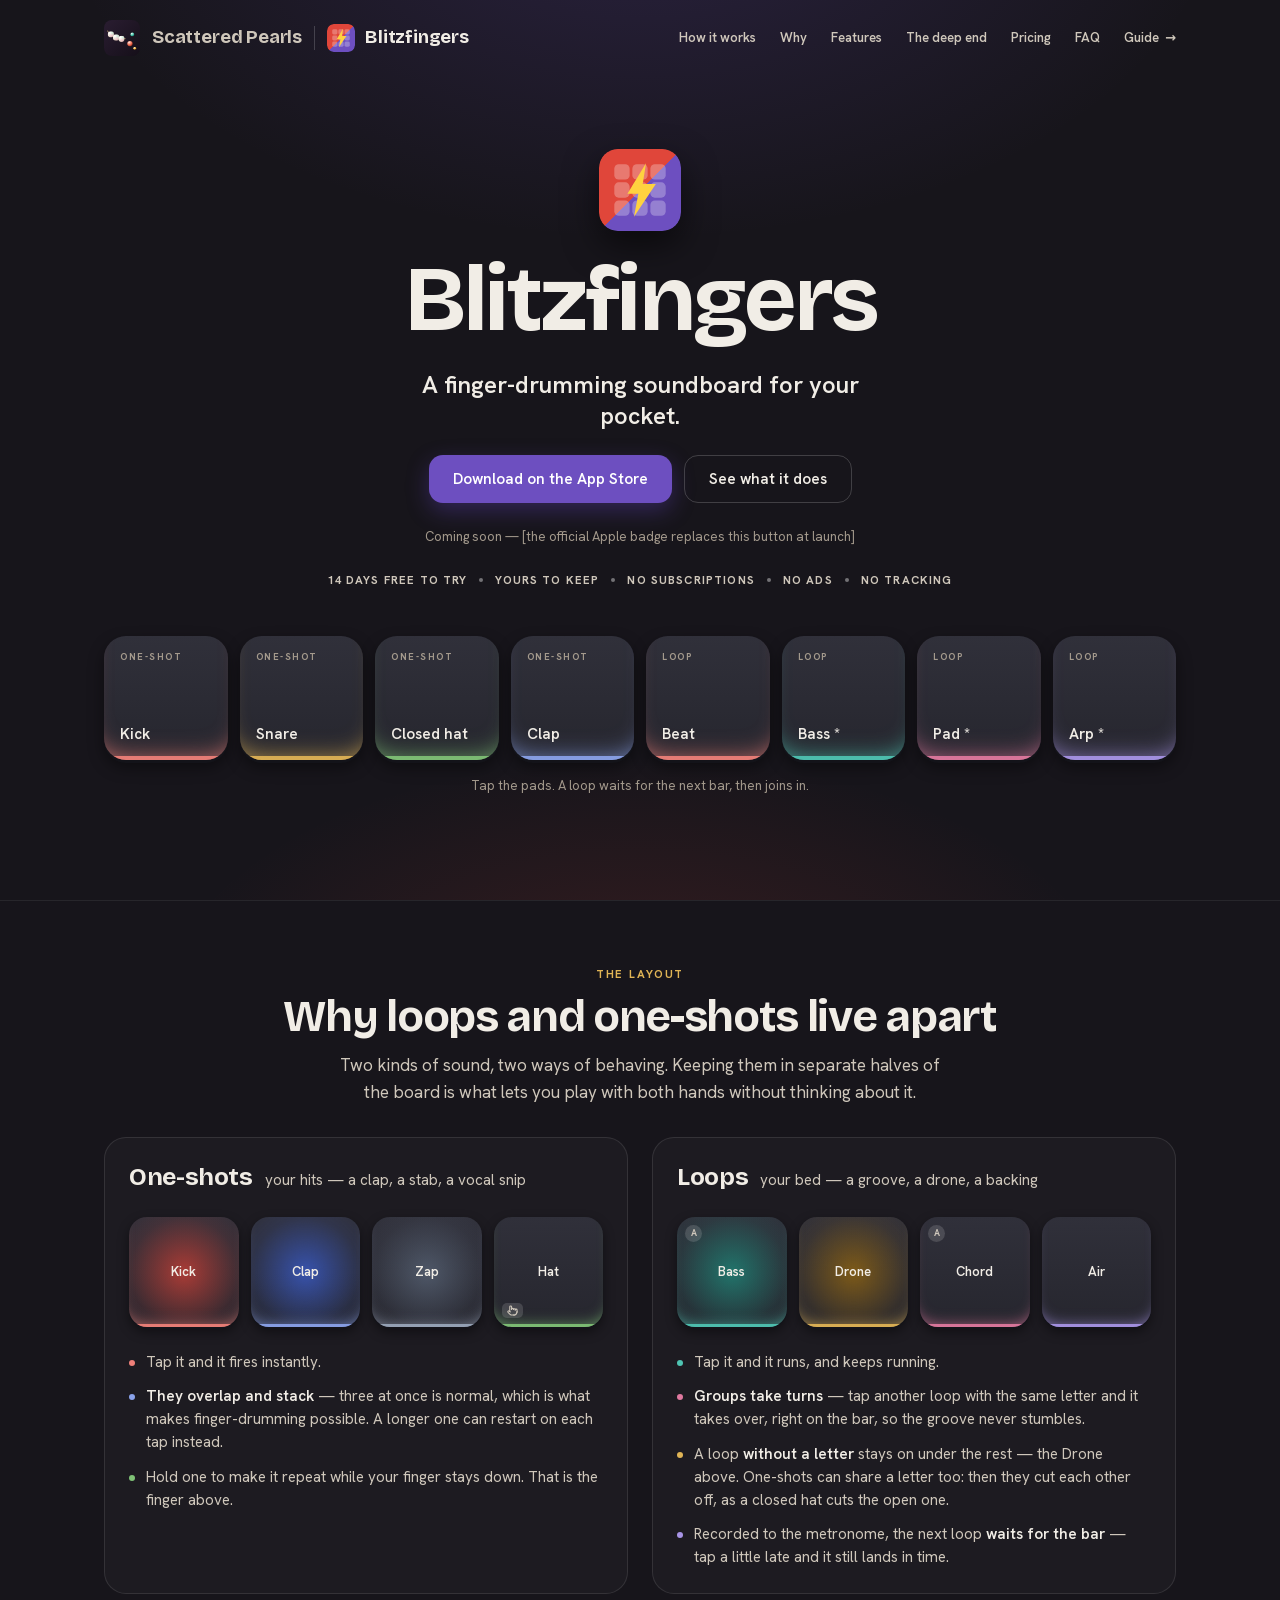
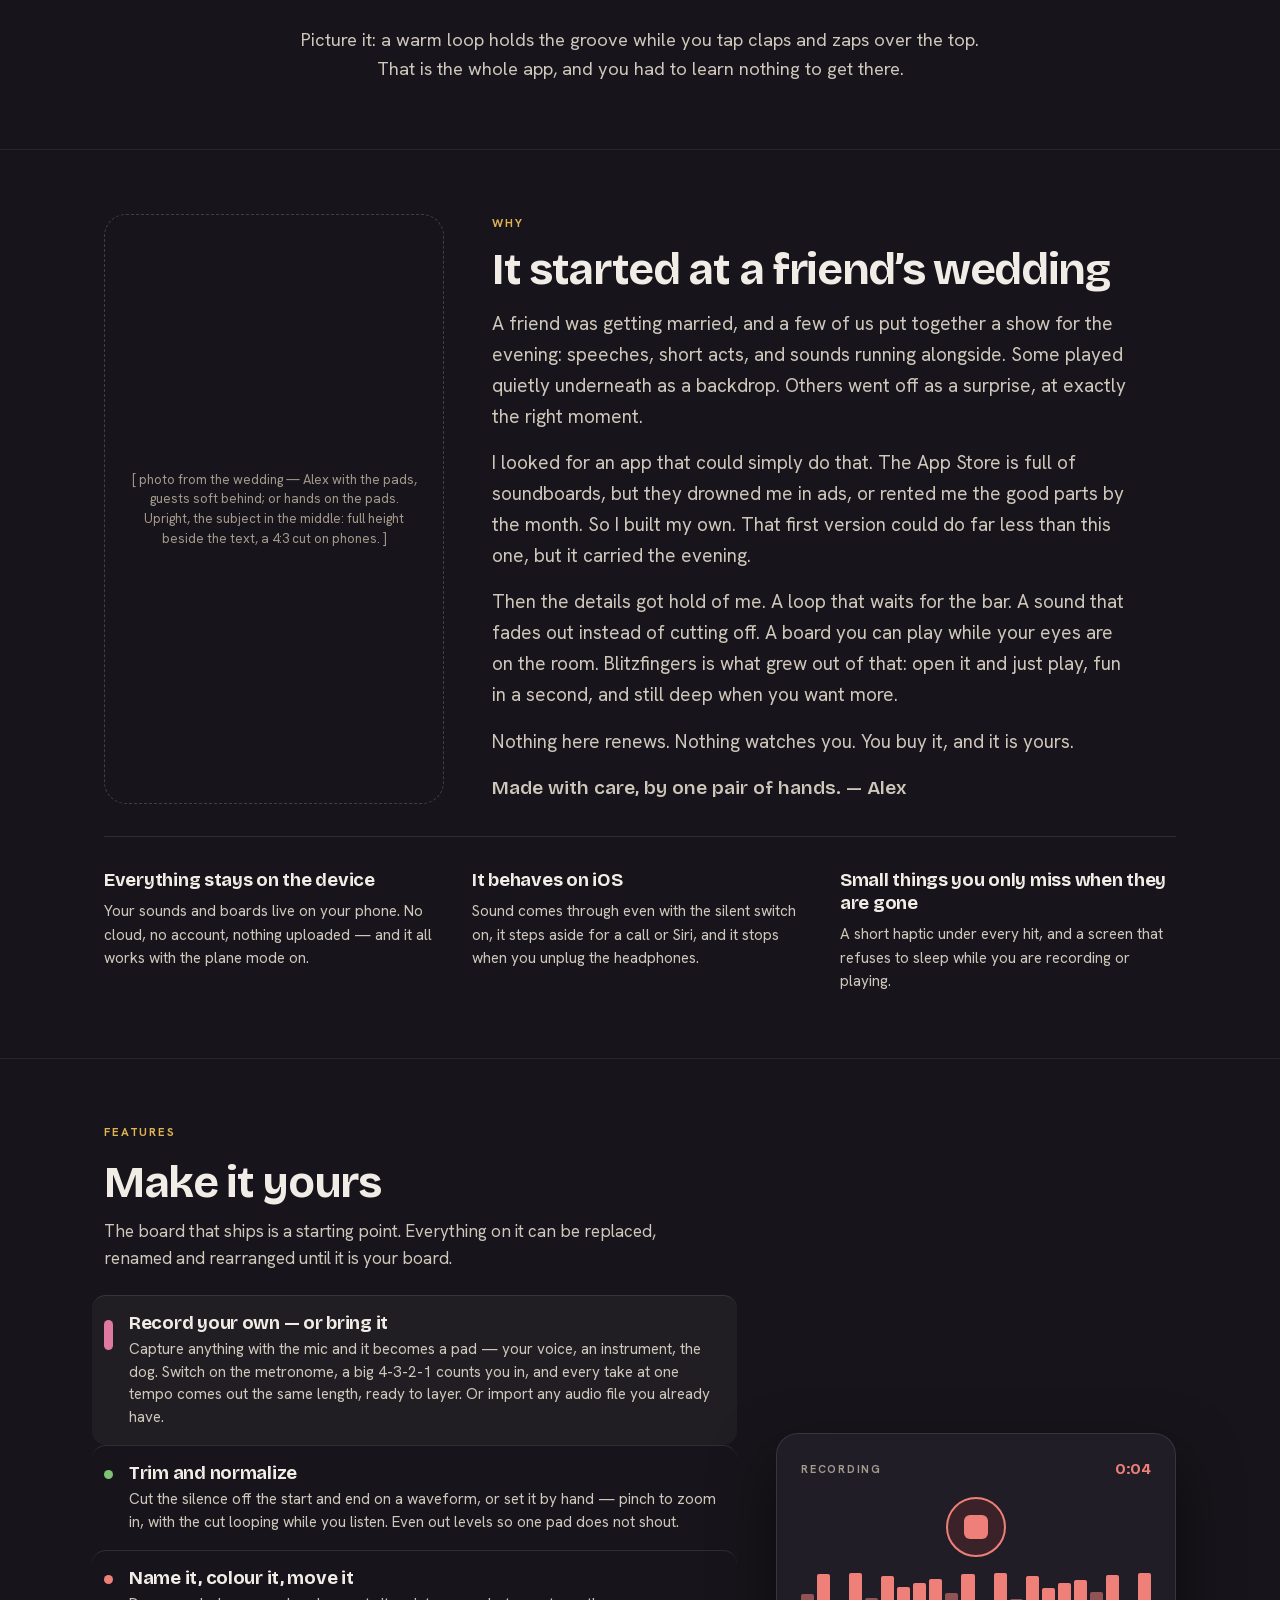
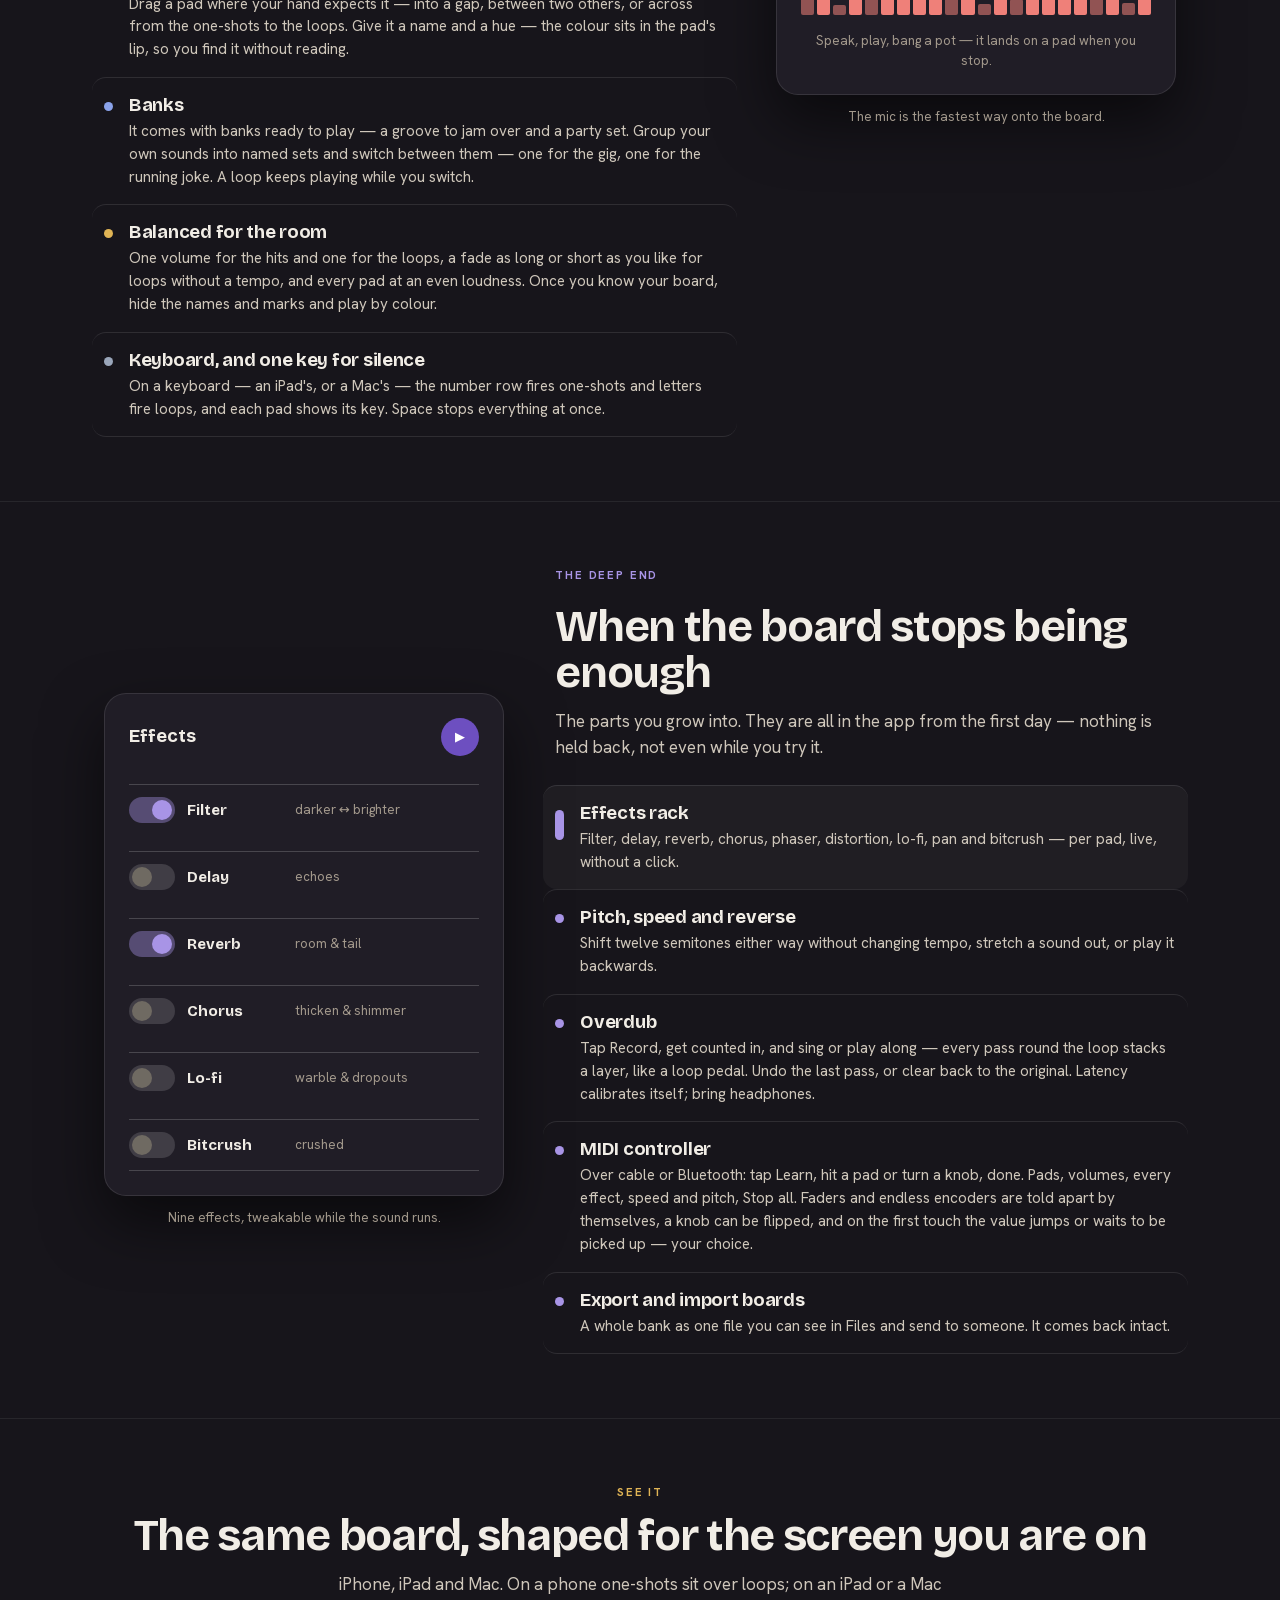
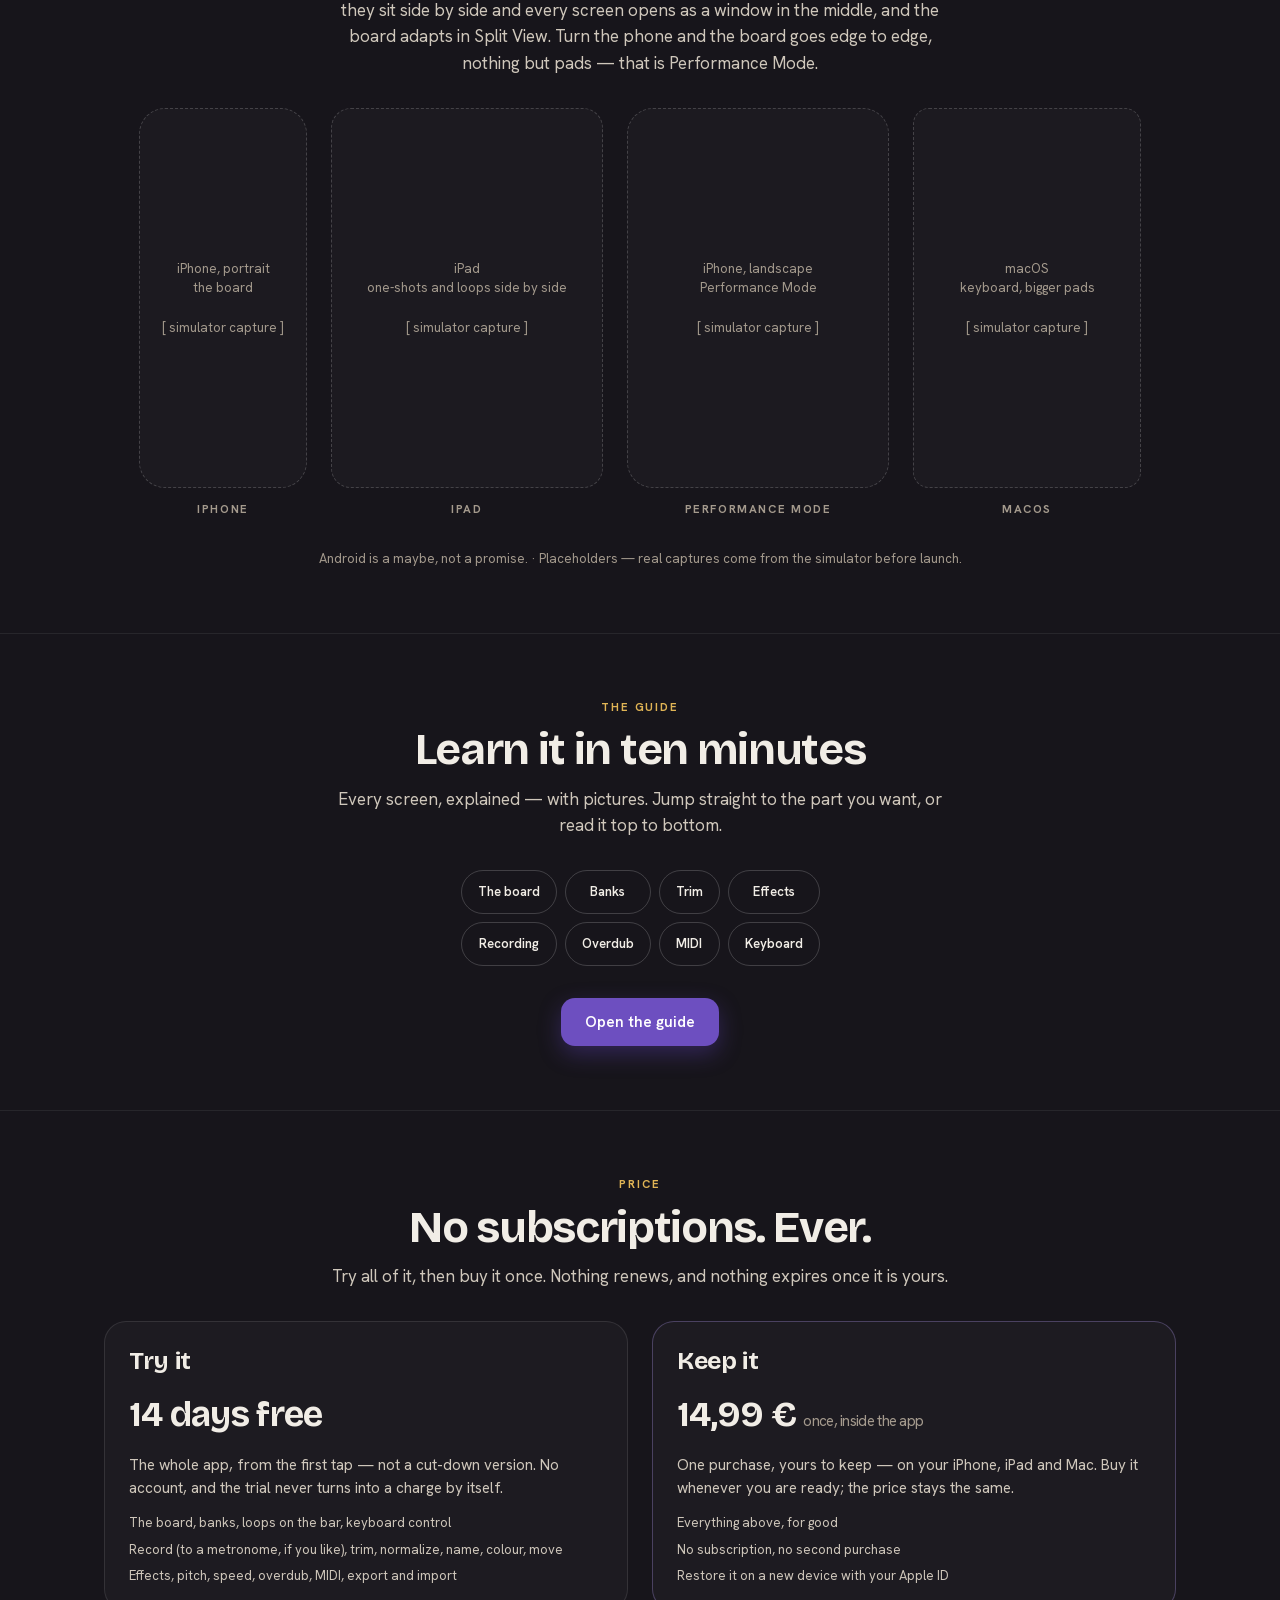
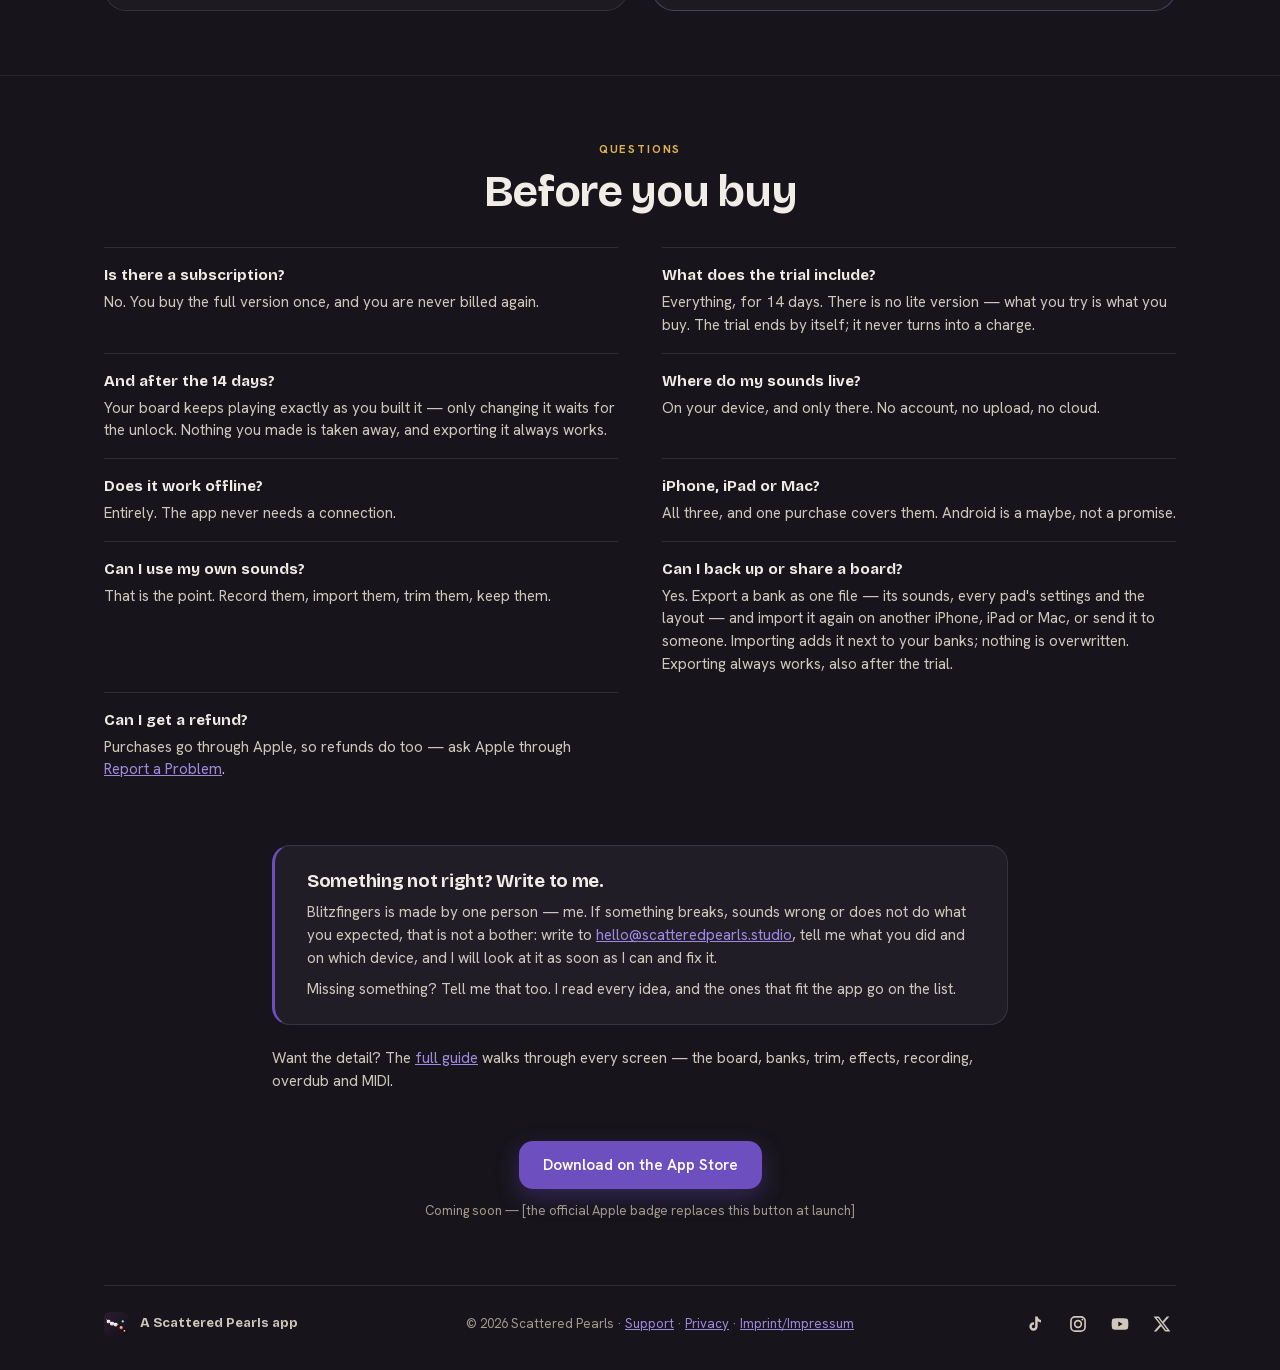
==== commit 56b00087: "Blitzfingers pages: the app's icon and name beside the studio mark in the header (most visitors come" ====
--- a/blitzfingers/index.html
+++ b/blitzfingers/index.html
@@ -457,10 +457,14 @@
 <div class="head-bar">
   <div class="wrap">
     <header class="site-head">
-      <a class="home" href="/">
-        <img src="../studio-tile.svg" alt="" width="36" height="36">
-        <span>Scattered Pearls</span>
-      </a>
+      <div class="brand">
+        <a class="home" href="/">
+          <img src="../studio-tile.svg" alt="" width="36" height="36">
+          <span>Scattered Pearls</span>
+        </a>
+        <span class="brand-sep" aria-hidden="true"></span>
+        <a class="app" href="./"><img src="img/icon.svg" alt="" width="28" height="28"><span>Blitzfingers</span></a>
+      </div>
       <nav class="site-nav" aria-label="Blitzfingers">
         <ul class="nav-inline">
           <li><a href="#areas">How it works</a></li>
--- a/blitzfingers/app-nav.css
+++ b/blitzfingers/app-nav.css
@@ -36,8 +36,18 @@
 /* On a phone the studio pages show the mark at 32 px with text-md — the same here, so it does not jump between them. */
 @media (max-width: 720px) { .site-head .home img { width: 32px; height: 32px; } .site-head .home span { font-size: var(--sp-text-md); } }
 
+/* The app beside the studio (maker, 2026-10-26: most people come for Blitzfingers, not the studio). The studio mark
+   stays exactly where it is on the studio pages; a hairline, then the app's icon and name, brighter than the studio's.
+   On a phone the studio's name gives way, its mark stays. */
+.brand { display: flex; align-items: center; gap: var(--sp-space-3); min-width: 0; }
+.brand-sep { width: 1px; height: 24px; background: var(--border-strong); }
+.site-head .app { display: inline-flex; align-items: center; gap: 10px; text-decoration: none; color: var(--text); }
+.site-head .app img { width: 28px; height: 28px; display: block; border-radius: 7px; }
+.site-head .app span { font-family: var(--font-display); font-weight: var(--sp-weight-bold); font-size: var(--sp-text-lg); letter-spacing: -0.01em; }
+@media (max-width: 720px) { .site-head .home span { display: none; } .site-head .app span { font-size: var(--sp-text-md); } }
+
 /* The menu: the landing page's sections as anchors, plus the guide, which is its own page (hence
-   the arrow). Inline on wide screens; below 860px the same links fold into a "Menu" disclosure. The
+   the arrow). Inline on wide screens; below 1040px the same links fold into a "Menu" disclosure. The
    list is written twice in the markup because a closed <details> hides its content on every width. */
 .site-nav ul { list-style: none; margin: 0; padding: 0; }
 .site-nav li { margin: 0; max-width: none; }
@@ -53,7 +63,7 @@
 .nav-inline { display: flex; align-items: center; gap: var(--sp-space-5); }
 .nav-menu { display: none; }
 
-@media (max-width: 860px) {
+@media (max-width: 1040px) {
   .nav-inline { display: none; }
   .nav-menu { display: block; }
   .nav-menu summary { display: inline-flex; align-items: center; gap: 8px; min-height: 44px; padding: 0 16px; border: 1px solid var(--border-strong); border-radius: var(--sp-radius-pill); color: var(--text); font-size: var(--sp-text-sm); font-weight: var(--sp-weight-semibold); cursor: pointer; list-style: none; }
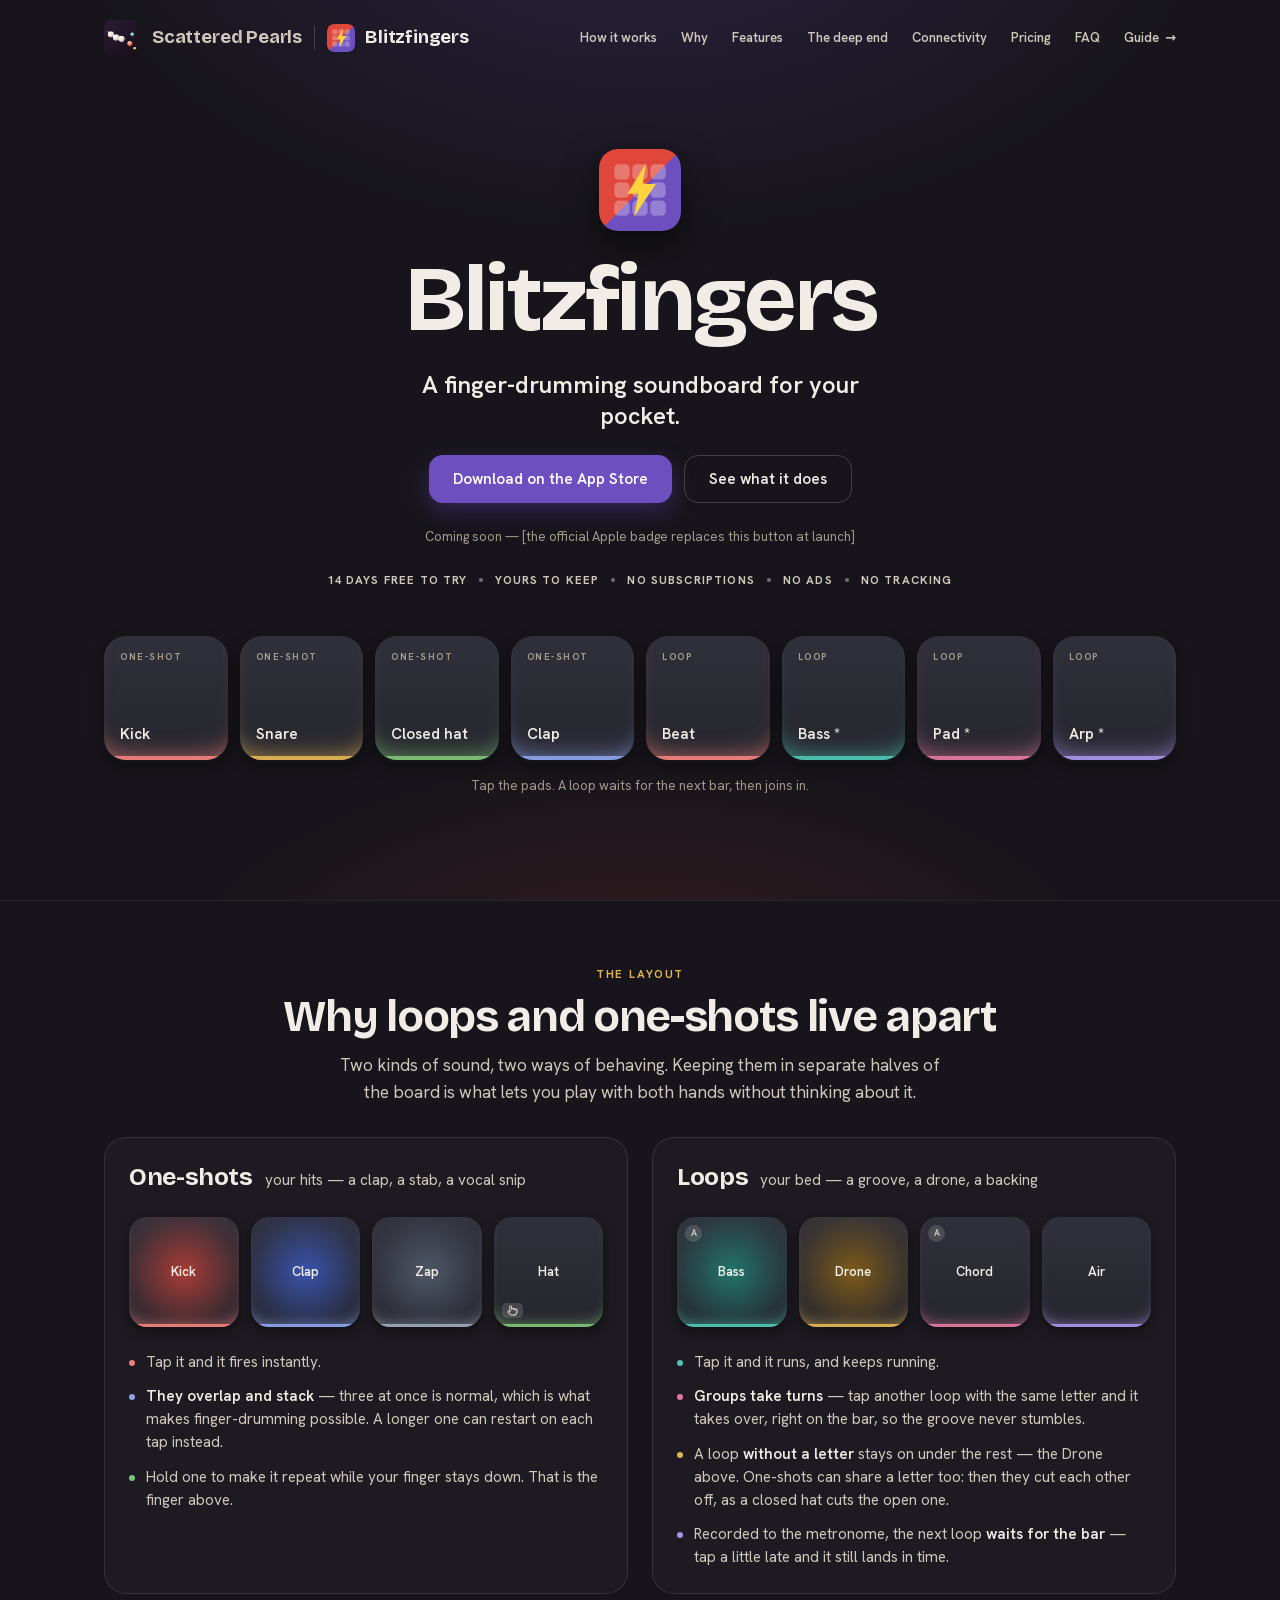
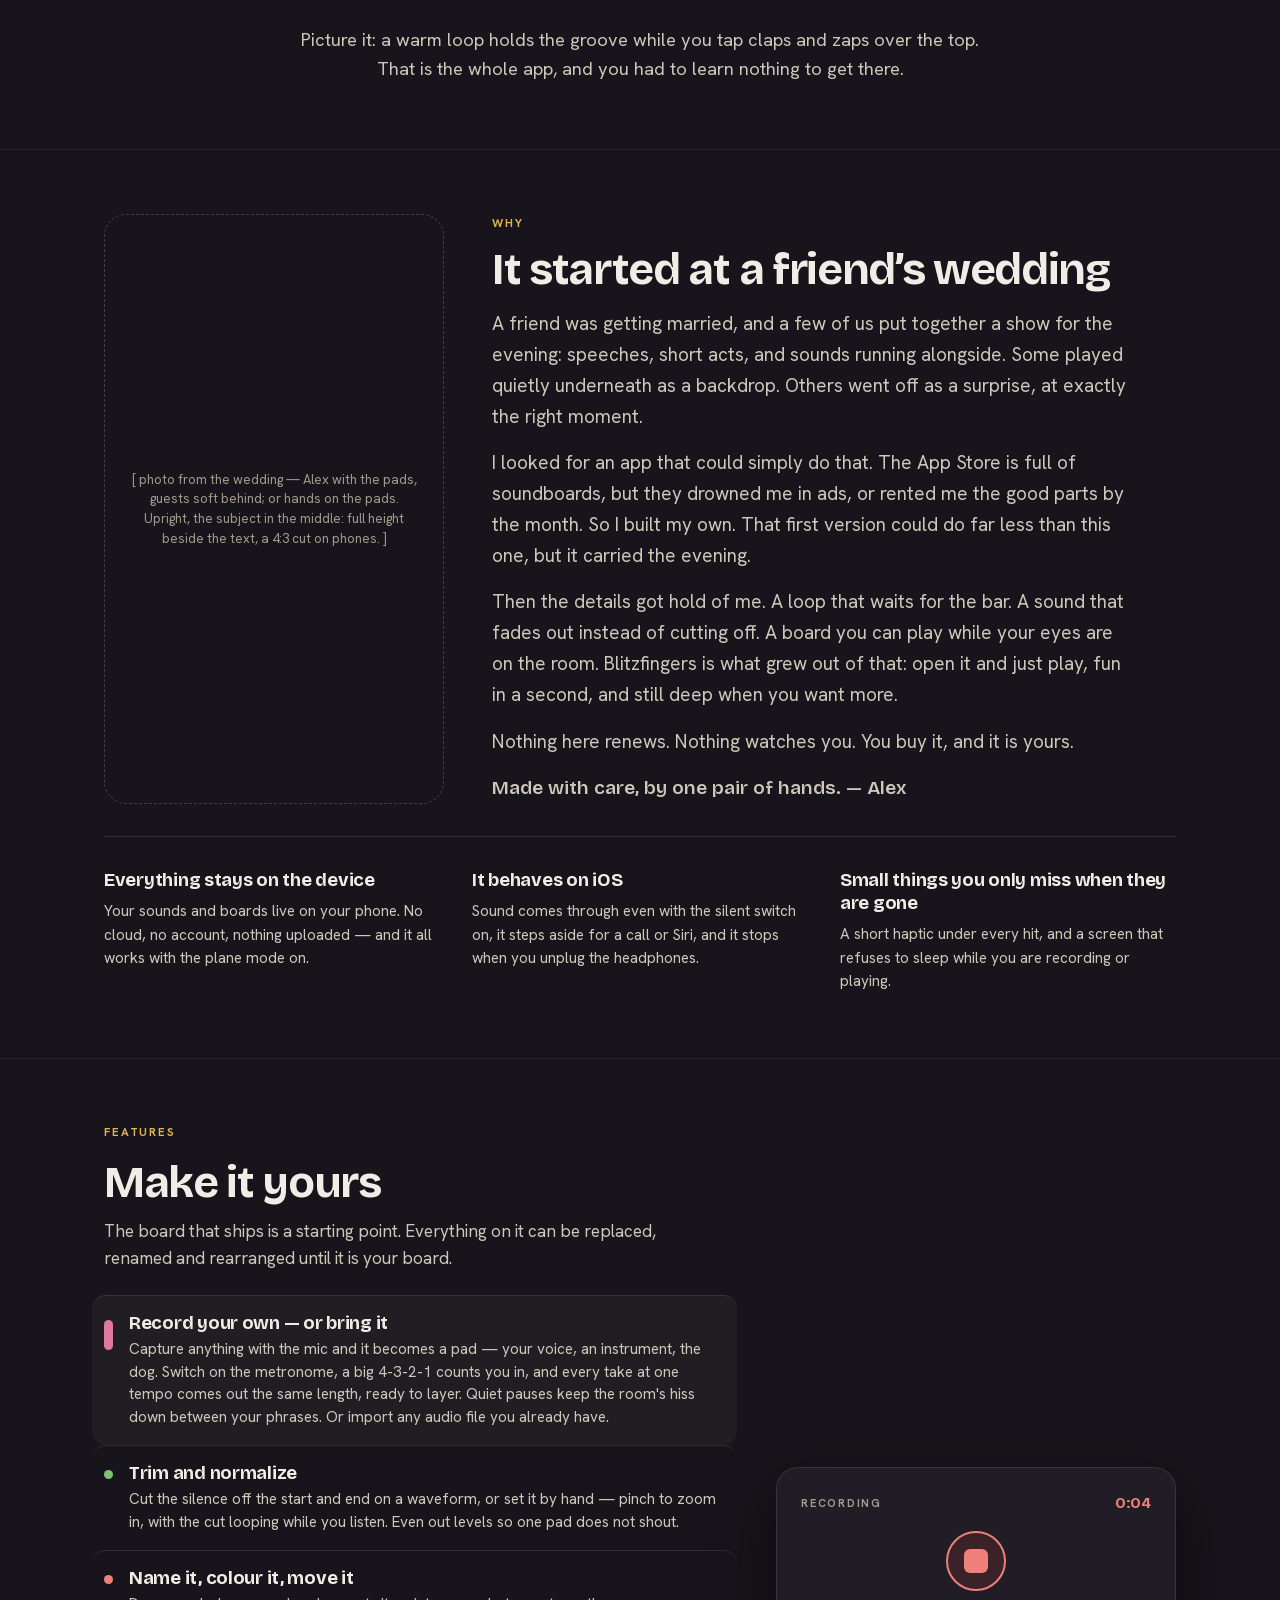
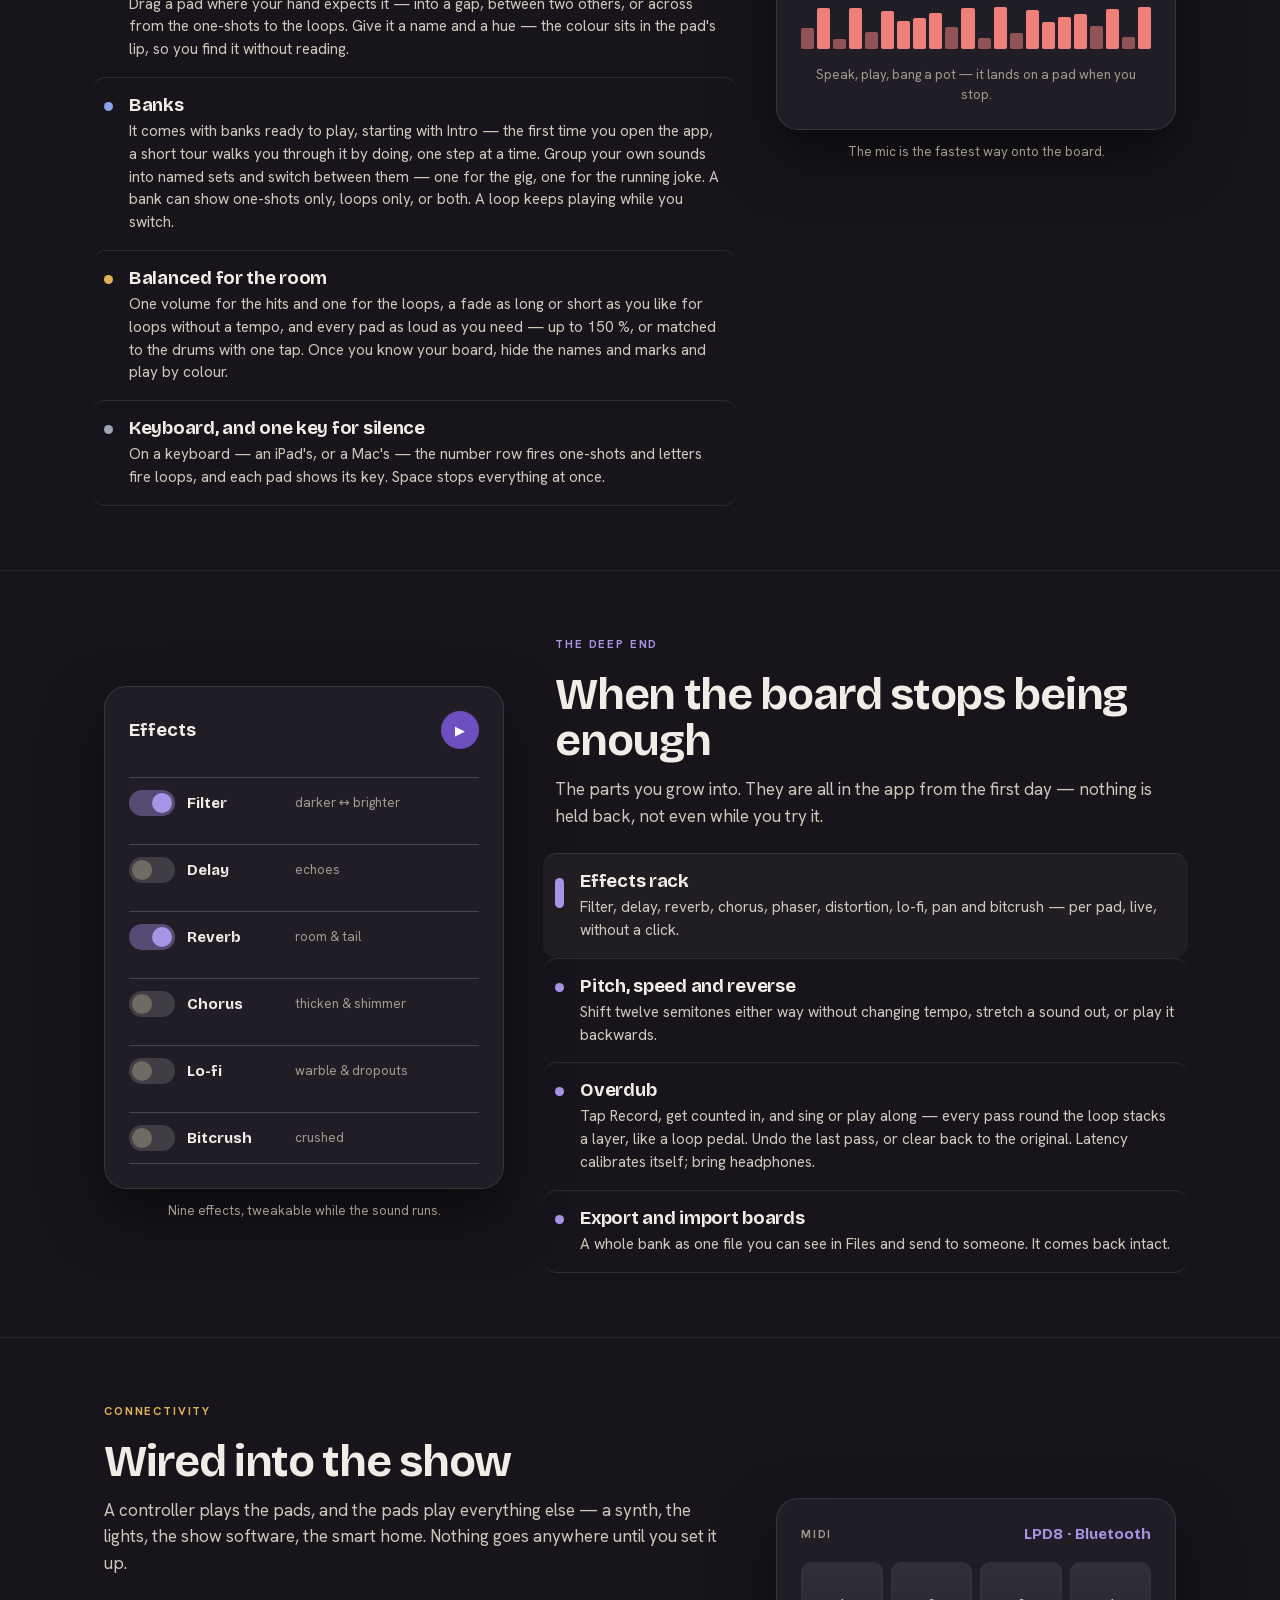
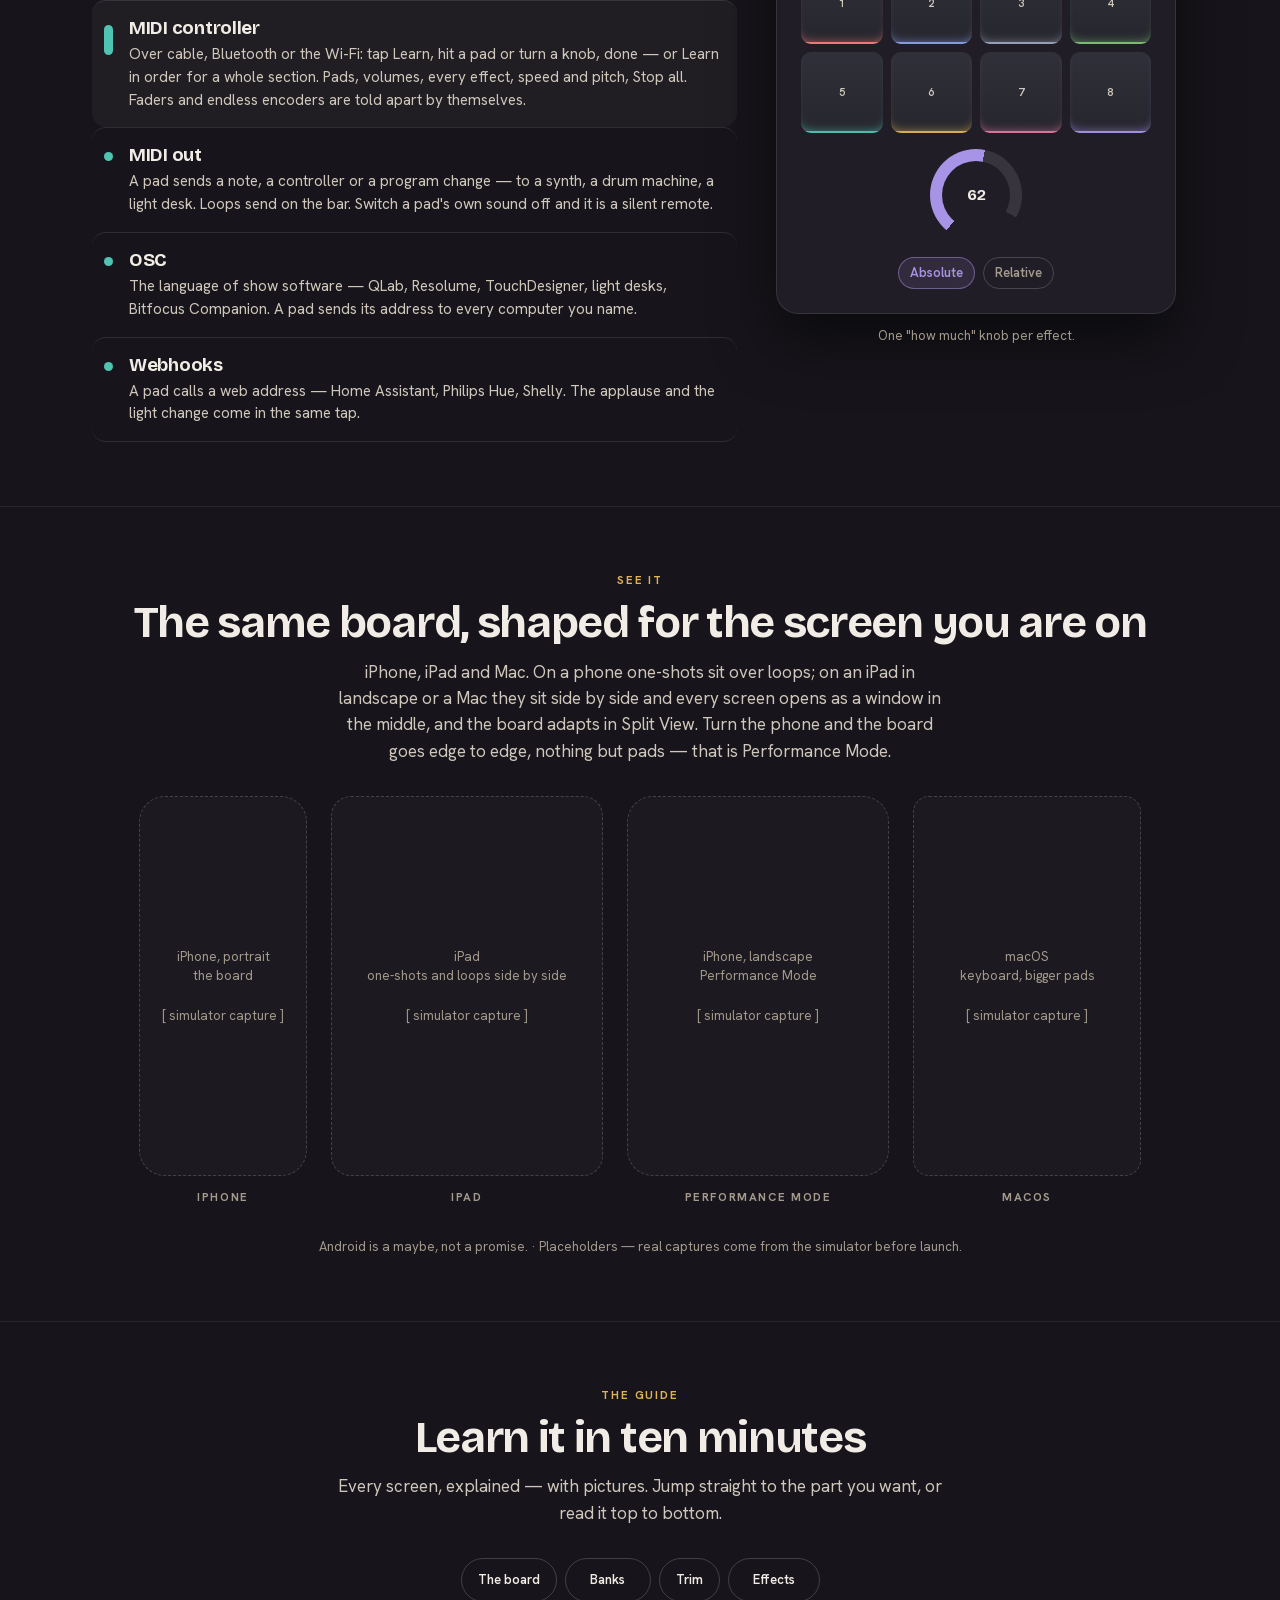
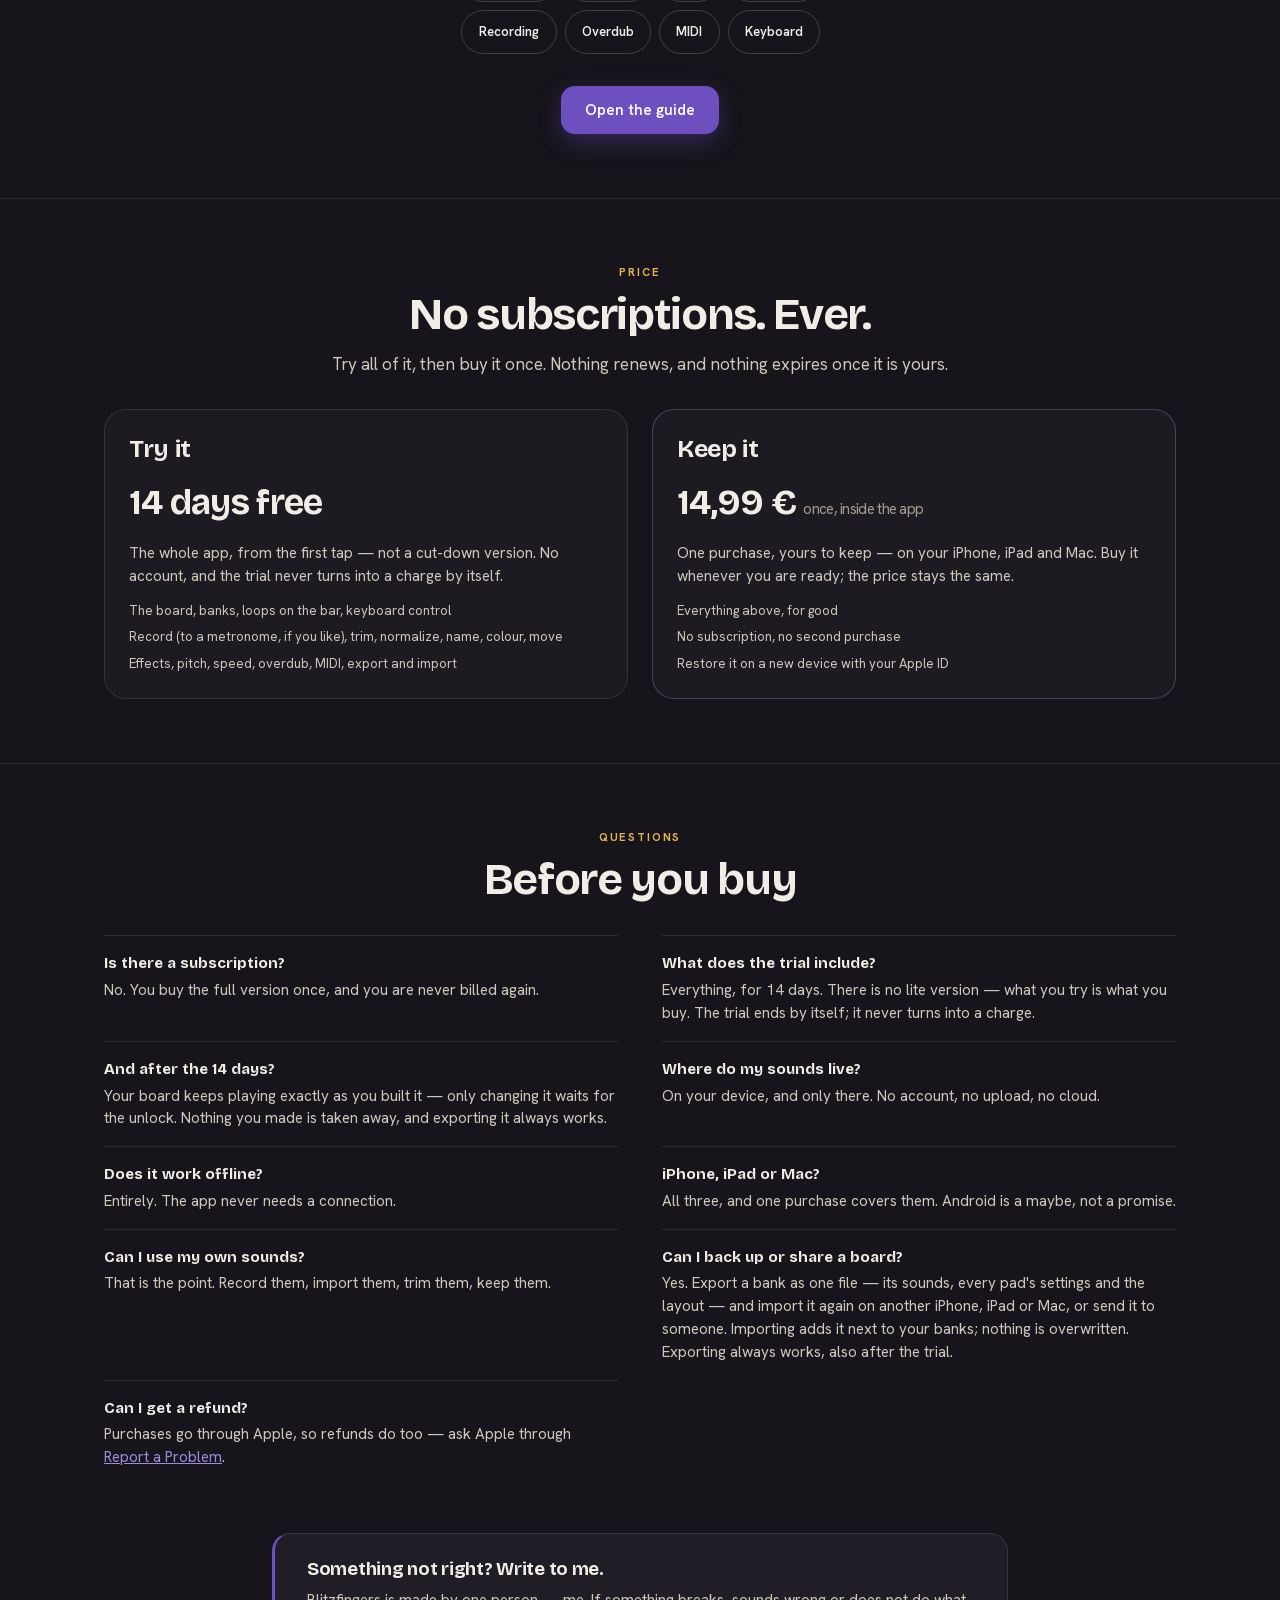
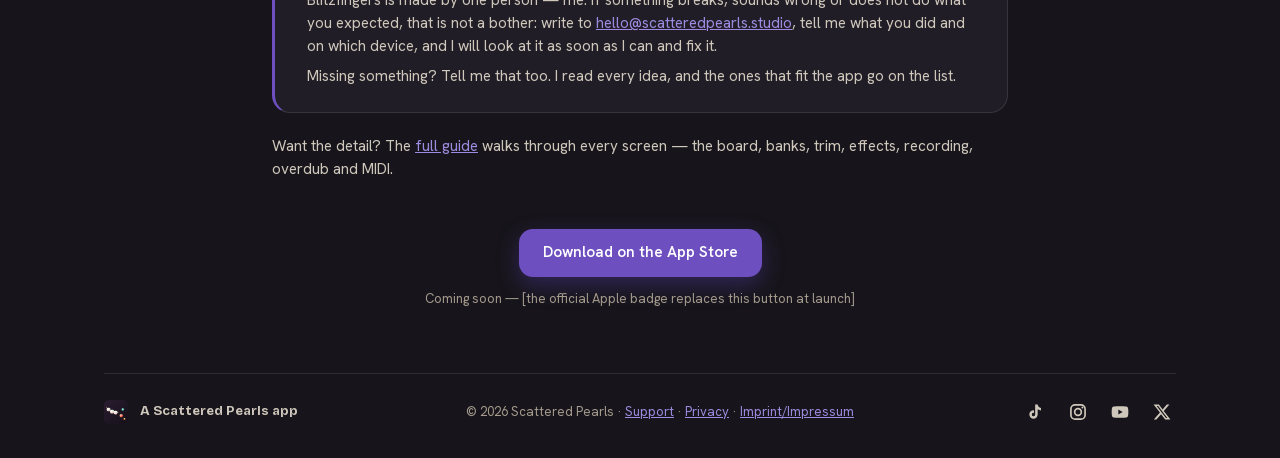
==== commit 881da200: "Blitzfingers page: Connectivity — MIDI in (Wi-Fi, Learn in order), MIDI out, OSC, webhooks — its own" ====
--- a/blitzfingers/index.html
+++ b/blitzfingers/index.html
@@ -471,6 +471,7 @@
           <li><a href="#why">Why</a></li>
           <li><a href="#features">Features</a></li>
           <li><a href="#deep">The deep end</a></li>
+          <li><a href="#connect">Connectivity</a></li>
           <li><a href="#pricing">Pricing</a></li>
           <li><a href="#faq">FAQ</a></li>
           <li><a class="to-page" href="guide/">Guide</a></li>
@@ -482,6 +483,7 @@
             <li><a href="#why">Why</a></li>
             <li><a href="#features">Features</a></li>
             <li><a href="#deep">The deep end</a></li>
+            <li><a href="#connect">Connectivity</a></li>
             <li><a href="#pricing">Pricing</a></li>
             <li><a href="#faq">FAQ</a></li>
             <li><a class="to-page" href="guide/">Guide</a></li>
@@ -618,11 +620,11 @@
         <h2>Make it yours</h2>
         <p class="lede">The board that ships is a starting point. Everything on it can be replaced, renamed and rearranged until it is your board.</p>
         <ul class="items">
-          <li style="--c: var(--p-rose);"><span class="mk"></span><div><h3>Record your own — or bring it</h3><p>Capture anything with the mic and it becomes a pad — your voice, an instrument, the dog. Switch on the metronome, a big 4-3-2-1 counts you in, and every take at one tempo comes out the same length, ready to layer. Or import any audio file you already have.</p></div></li>
+          <li style="--c: var(--p-rose);"><span class="mk"></span><div><h3>Record your own — or bring it</h3><p>Capture anything with the mic and it becomes a pad — your voice, an instrument, the dog. Switch on the metronome, a big 4-3-2-1 counts you in, and every take at one tempo comes out the same length, ready to layer. Quiet pauses keep the room's hiss down between your phrases. Or import any audio file you already have.</p></div></li>
           <li style="--c: var(--p-green);"><span class="mk"></span><div><h3>Trim and normalize</h3><p>Cut the silence off the start and end on a waveform, or set it by hand — pinch to zoom in, with the cut looping while you listen. Even out levels so one pad does not shout.</p></div></li>
           <li style="--c: var(--p-coral);"><span class="mk"></span><div><h3>Name it, colour it, move it</h3><p>Drag a pad where your hand expects it — into a gap, between two others, or across from the one-shots to the loops. Give it a name and a hue — the colour sits in the pad's lip, so you find it without reading.</p></div></li>
-          <li style="--c: var(--p-blue);"><span class="mk"></span><div><h3>Banks</h3><p>It comes with banks ready to play — a groove to jam over and a party set. Group your own sounds into named sets and switch between them — one for the gig, one for the running joke. A loop keeps playing while you switch.</p></div></li>
-          <li style="--c: var(--p-amber);"><span class="mk"></span><div><h3>Balanced for the room</h3><p>One volume for the hits and one for the loops, a fade as long or short as you like for loops without a tempo, and every pad at an even loudness. Once you know your board, hide the names and marks and play by colour.</p></div></li>
+          <li style="--c: var(--p-blue);"><span class="mk"></span><div><h3>Banks</h3><p>It comes with banks ready to play, starting with Intro — the first time you open the app, a short tour walks you through it by doing, one step at a time. Group your own sounds into named sets and switch between them — one for the gig, one for the running joke. A bank can show one-shots only, loops only, or both. A loop keeps playing while you switch.</p></div></li>
+          <li style="--c: var(--p-amber);"><span class="mk"></span><div><h3>Balanced for the room</h3><p>One volume for the hits and one for the loops, a fade as long or short as you like for loops without a tempo, and every pad as loud as you need — up to 150 %, or matched to the drums with one tap. Once you know your board, hide the names and marks and play by colour.</p></div></li>
           <li style="--c: var(--p-slate);"><span class="mk"></span><div><h3>Keyboard, and one key for silence</h3><p>On a keyboard — an iPad's, or a Mac's — the number row fires one-shots and letters fire loops, and each pad shows its key. Space stops everything at once.</p></div></li>
         </ul>
       </div>
@@ -812,8 +814,60 @@
           <p class="fig-cap">Sing over the loop; bring headphones.</p>
         </div>
 
-        <!-- 4 · MIDI controller -->
+        <!-- 4 · Export and import boards -->
         <div class="fig" data-i="4">
+          <div class="panel">
+            <span class="label">Board file</span>
+            <div class="file">
+              <span class="ic"></span>
+              <span style="display: flex; flex-direction: column; gap: 3px;">
+                <span class="dname">Live set.bfboard</span>
+                <span class="muted" style="font-size: var(--sp-text-sm);">8 pads · sounds included · 3.4 MB</span>
+              </span>
+            </div>
+            <div class="nav"><b>Export</b><span>to Files ›</span></div>
+            <div class="nav"><b>Import</b><span>from Files ›</span></div>
+            <p class="panel-note" style="margin: 0;">Send it to someone. It comes back intact.</p>
+          </div>
+          <p class="fig-cap">A whole bank as one file.</p>
+        </div>
+
+      </div>
+
+      <div class="copy">
+        <span class="kicker pro">The deep end</span>
+        <h2>When the board stops being enough</h2>
+        <p class="lede">The parts you grow into. They are all in the app from the first day — nothing is held back, not even while you try it.</p>
+        <ul class="items">
+          <li style="--c: var(--p-purple);"><span class="mk"></span><div><h3>Effects rack</h3><p>Filter, delay, reverb, chorus, phaser, distortion, lo-fi, pan and bitcrush — per pad, live, without a click.</p></div></li>
+          <li style="--c: var(--p-purple);"><span class="mk"></span><div><h3>Pitch, speed and reverse</h3><p>Shift twelve semitones either way without changing tempo, stretch a sound out, or play it backwards.</p></div></li>
+          <li style="--c: var(--p-purple);"><span class="mk"></span><div><h3>Overdub</h3><p>Tap Record, get counted in, and sing or play along — every pass round the loop stacks a layer, like a loop pedal. Undo the last pass, or clear back to the original. Latency calibrates itself; bring headphones.</p></div></li>
+          <li style="--c: var(--p-purple);"><span class="mk"></span><div><h3>Export and import boards</h3><p>A whole bank as one file you can see in Files and send to someone. It comes back intact.</p></div></li>
+        </ul>
+      </div>
+    </div>
+  </div>
+</section>
+
+<!-- ── 6 · Connectivity (maker, 2026-10-26: MIDI in and out, OSC, webhooks — the pads reach past the phone) ─── -->
+<section id="connect">
+  <div class="wrap">
+    <div class="split has-stage">
+      <div class="copy">
+        <span class="kicker">Connectivity</span>
+        <h2>Wired into the show</h2>
+        <p class="lede">A controller plays the pads, and the pads play everything else — a synth, the lights, the show software, the smart home. Nothing goes anywhere until you set it up.</p>
+        <ul class="items">
+          <li style="--c: var(--p-teal);"><span class="mk"></span><div><h3>MIDI controller</h3><p>Over cable, Bluetooth or the Wi-Fi: tap Learn, hit a pad or turn a knob, done — or Learn in order for a whole section. Pads, volumes, every effect, speed and pitch, Stop all. Faders and endless encoders are told apart by themselves.</p></div></li>
+          <li style="--c: var(--p-teal);"><span class="mk"></span><div><h3>MIDI out</h3><p>A pad sends a note, a controller or a program change — to a synth, a drum machine, a light desk. Loops send on the bar. Switch a pad's own sound off and it is a silent remote.</p></div></li>
+          <li style="--c: var(--p-teal);"><span class="mk"></span><div><h3>OSC</h3><p>The language of show software — QLab, Resolume, TouchDesigner, light desks, Bitfocus Companion. A pad sends its address to every computer you name.</p></div></li>
+          <li style="--c: var(--p-teal);"><span class="mk"></span><div><h3>Webhooks</h3><p>A pad calls a web address — Home Assistant, Philips Hue, Shelly. The applause and the light change come in the same tap.</p></div></li>
+        </ul>
+      </div>
+      <div class="stage" aria-hidden="true">
+
+        <!-- 1 · MIDI controller -->
+        <div class="fig on" data-i="1">
           <div class="panel">
             <div class="row-b"><span class="label">MIDI</span><span class="dname" style="color: #a894e6;">LPD8 · Bluetooth</span></div>
             <div class="grid4">
@@ -834,49 +888,58 @@
           <p class="fig-cap">One "how much" knob per effect.</p>
         </div>
 
-        <!-- 5 · Export and import boards -->
-        <div class="fig" data-i="5">
-          <div class="panel">
-            <span class="label">Board file</span>
-            <div class="file">
-              <span class="ic"></span>
-              <span style="display: flex; flex-direction: column; gap: 3px;">
-                <span class="dname">Live set.bfboard</span>
-                <span class="muted" style="font-size: var(--sp-text-sm);">8 pads · sounds included · 3.4 MB</span>
-              </span>
-            </div>
-            <div class="nav"><b>Export</b><span>to Files ›</span></div>
-            <div class="nav"><b>Import</b><span>from Files ›</span></div>
-            <p class="panel-note" style="margin: 0;">Send it to someone. It comes back intact.</p>
-          </div>
-          <p class="fig-cap">A whole bank as one file.</p>
-        </div>
-
-      </div>
-
-      <div class="copy">
-        <span class="kicker pro">The deep end</span>
-        <h2>When the board stops being enough</h2>
-        <p class="lede">The parts you grow into. They are all in the app from the first day — nothing is held back, not even while you try it.</p>
-        <ul class="items">
-          <li style="--c: var(--p-purple);"><span class="mk"></span><div><h3>Effects rack</h3><p>Filter, delay, reverb, chorus, phaser, distortion, lo-fi, pan and bitcrush — per pad, live, without a click.</p></div></li>
-          <li style="--c: var(--p-purple);"><span class="mk"></span><div><h3>Pitch, speed and reverse</h3><p>Shift twelve semitones either way without changing tempo, stretch a sound out, or play it backwards.</p></div></li>
-          <li style="--c: var(--p-purple);"><span class="mk"></span><div><h3>Overdub</h3><p>Tap Record, get counted in, and sing or play along — every pass round the loop stacks a layer, like a loop pedal. Undo the last pass, or clear back to the original. Latency calibrates itself; bring headphones.</p></div></li>
-          <li style="--c: var(--p-purple);"><span class="mk"></span><div><h3>MIDI controller</h3><p>Over cable or Bluetooth: tap Learn, hit a pad or turn a knob, done. Pads, volumes, every effect, speed and pitch, Stop all. Faders and endless encoders are told apart by themselves, a knob can be flipped, and on the first touch the value jumps or waits to be picked up — your choice.</p></div></li>
-          <li style="--c: var(--p-purple);"><span class="mk"></span><div><h3>Export and import boards</h3><p>A whole bank as one file you can see in Files and send to someone. It comes back intact.</p></div></li>
-        </ul>
-      </div>
+        <!-- 2 · MIDI out -->
+        <div class="fig" data-i="2">
+          <div class="panel">
+            <div class="row-b"><span class="label">MIDI Out</span><span class="dname" style="color: #a894e6;">JX-08 · USB</span></div>
+            <div class="row-b" style="justify-content: center; gap: var(--sp-space-2);">
+              <span class="pill">Off</span><span class="pill" data-on>Note</span><span class="pill">CC</span><span class="pill">Program</span>
+            </div>
+            <div class="row-b"><span class="dname">Note 36 · C2</span><span class="muted">channel 10</span></div>
+            <div class="row-b" style="border-top: 1px solid var(--border); padding-top: var(--sp-space-4);">
+              <span class="dname">Play the pad's sound</span><span class="sw-t"><i></i></span>
+            </div>
+            <p class="panel-note" style="margin: 0;">Off: a silent remote that still lights and sends.</p>
+          </div>
+          <p class="fig-cap">The pad plays the synth.</p>
+        </div>
+
+        <!-- 3 · OSC -->
+        <div class="fig" data-i="3">
+          <div class="panel">
+            <div class="row-b"><span class="label">OSC</span><span class="sw-t" data-on><i></i></span></div>
+            <div class="file"><span style="font-family: ui-monospace, Menlo, monospace; font-size: var(--sp-text-sm);">/cue/12/go</span></div>
+            <div class="nav"><b>QLab</b><span>192.168.1.20 : 53000</span></div>
+            <div class="nav"><b>Lights</b><span>lights.local : 8000</span></div>
+            <p class="panel-note" style="margin: 0;">Every target hears every pad; each reacts to its own addresses.</p>
+          </div>
+          <p class="fig-cap">One tap, the next cue.</p>
+        </div>
+
+        <!-- 4 · Webhooks -->
+        <div class="fig" data-i="4">
+          <div class="panel">
+            <div class="row-b"><span class="label">Webhook</span><span class="sw-t" data-on><i></i></span></div>
+            <div class="file"><span style="font-family: ui-monospace, Menlo, monospace; font-size: var(--sp-text-sm);">POST homeassistant.local/…/party-lights</span></div>
+            <div class="row-b"><span class="dname">On release too</span><span class="sw-t" data-on><i></i></span></div>
+            <p class="panel-note" style="margin: 0;">Last: Webhook 200 OK, 21:14</p>
+          </div>
+          <p class="fig-cap">The applause, and the lights go up.</p>
+        </div>
+
+      </div>
+
     </div>
   </div>
 </section>
 
-<!-- ── 6 · See it ───────────────────────────────────────────────────────── -->
+<!-- ── 7 · See it ───────────────────────────────────────────────────────── -->
 <section id="screens">
   <div class="wrap">
     <div class="sec-head">
       <span class="kicker">See it</span>
       <h2>The same board, shaped for the screen you are on</h2>
-      <p class="lede">iPhone, iPad and Mac. On a phone one-shots sit over loops; on an iPad or a Mac they sit side by side and every screen opens as a window in the middle, and the board adapts in Split View. Turn the phone and the board goes edge to edge, nothing but pads — that is Performance Mode.</p>
+      <p class="lede">iPhone, iPad and Mac. On a phone one-shots sit over loops; on an iPad in landscape or a Mac they sit side by side and every screen opens as a window in the middle, and the board adapts in Split View. Turn the phone and the board goes edge to edge, nothing but pads — that is Performance Mode.</p>
     </div>
 
     <div class="shots">
@@ -924,7 +987,7 @@
   </div>
 </section>
 
-<!-- ── 7 · Price ────────────────────────────────────────────────────────── -->
+<!-- ── 8 · Price ────────────────────────────────────────────────────────── -->
 <section id="pricing">
   <div class="wrap">
     <div class="sec-head">
@@ -958,7 +1021,7 @@
   </div>
 </section>
 
-<!-- ── 8 · Questions ────────────────────────────────────────────────────── -->
+<!-- ── 9 · Questions ────────────────────────────────────────────────────── -->
 <section id="faq">
   <div class="wrap">
     <div class="sec-head">
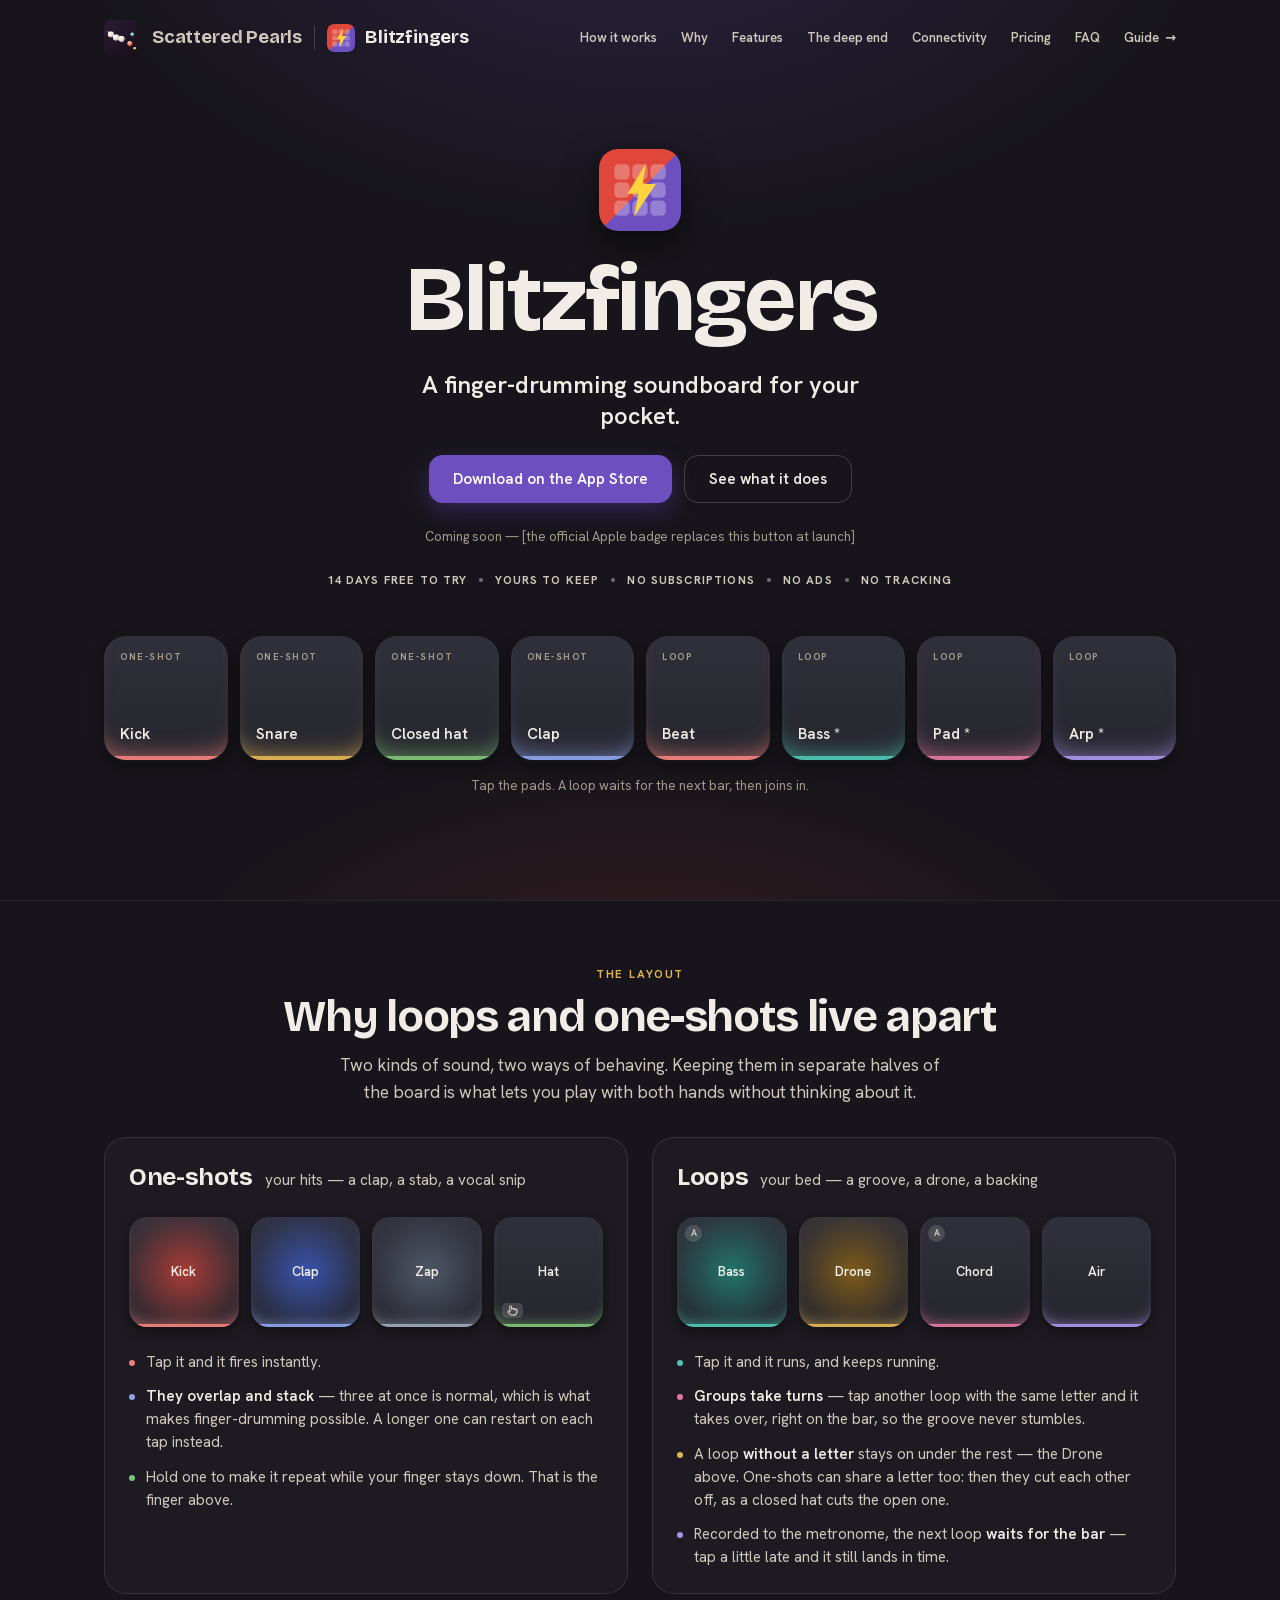
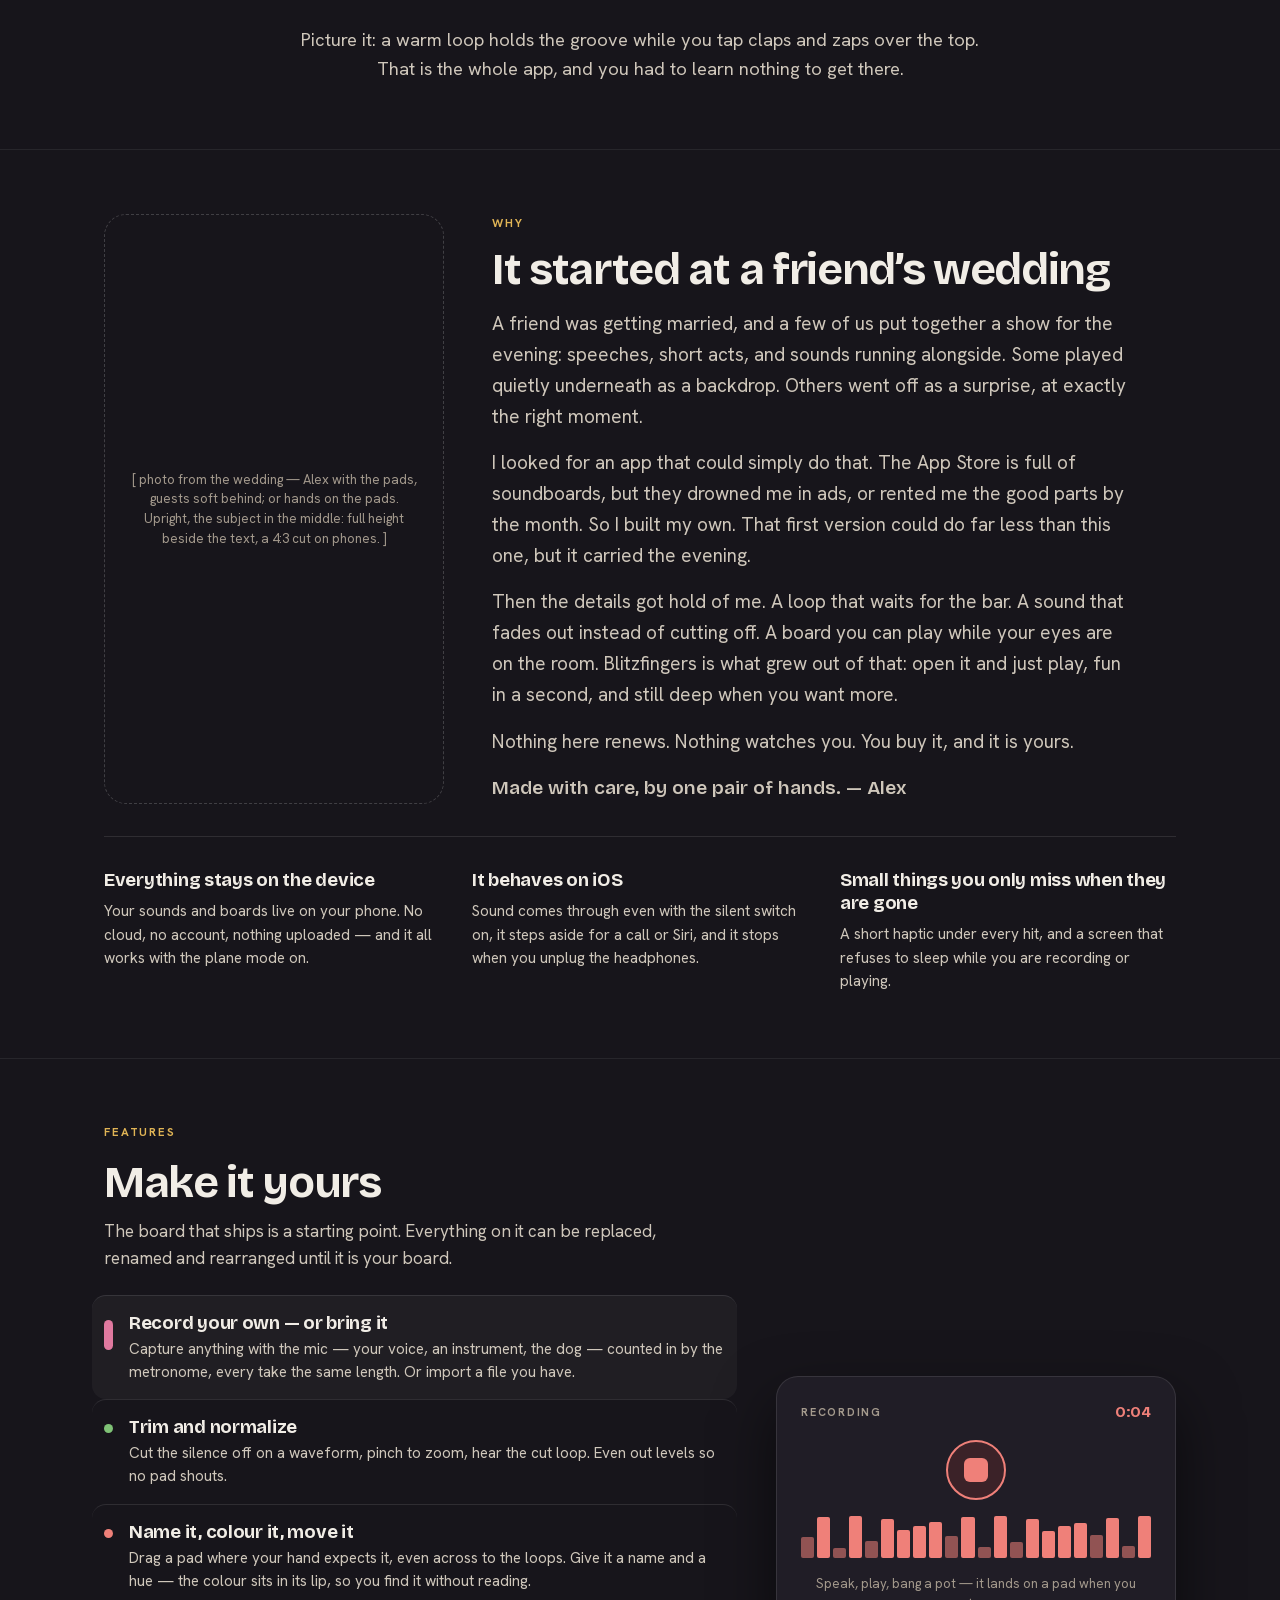
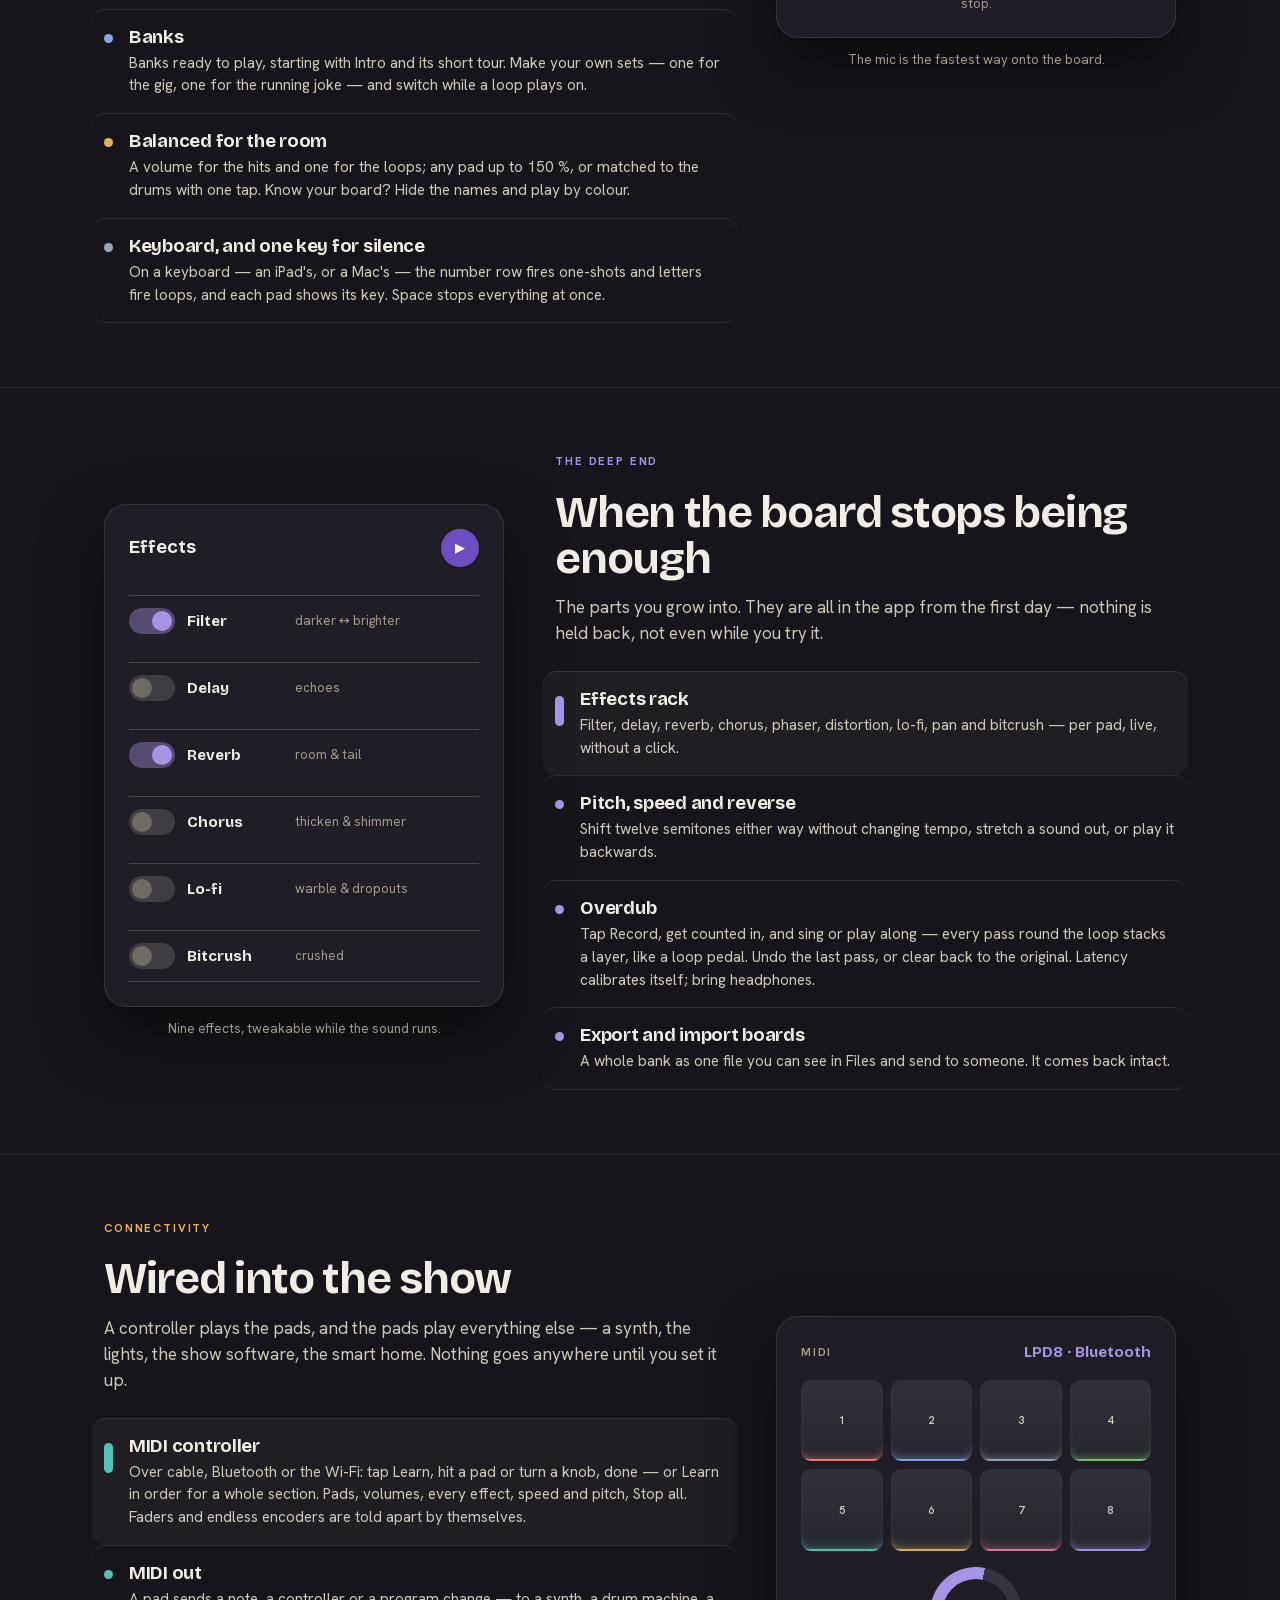
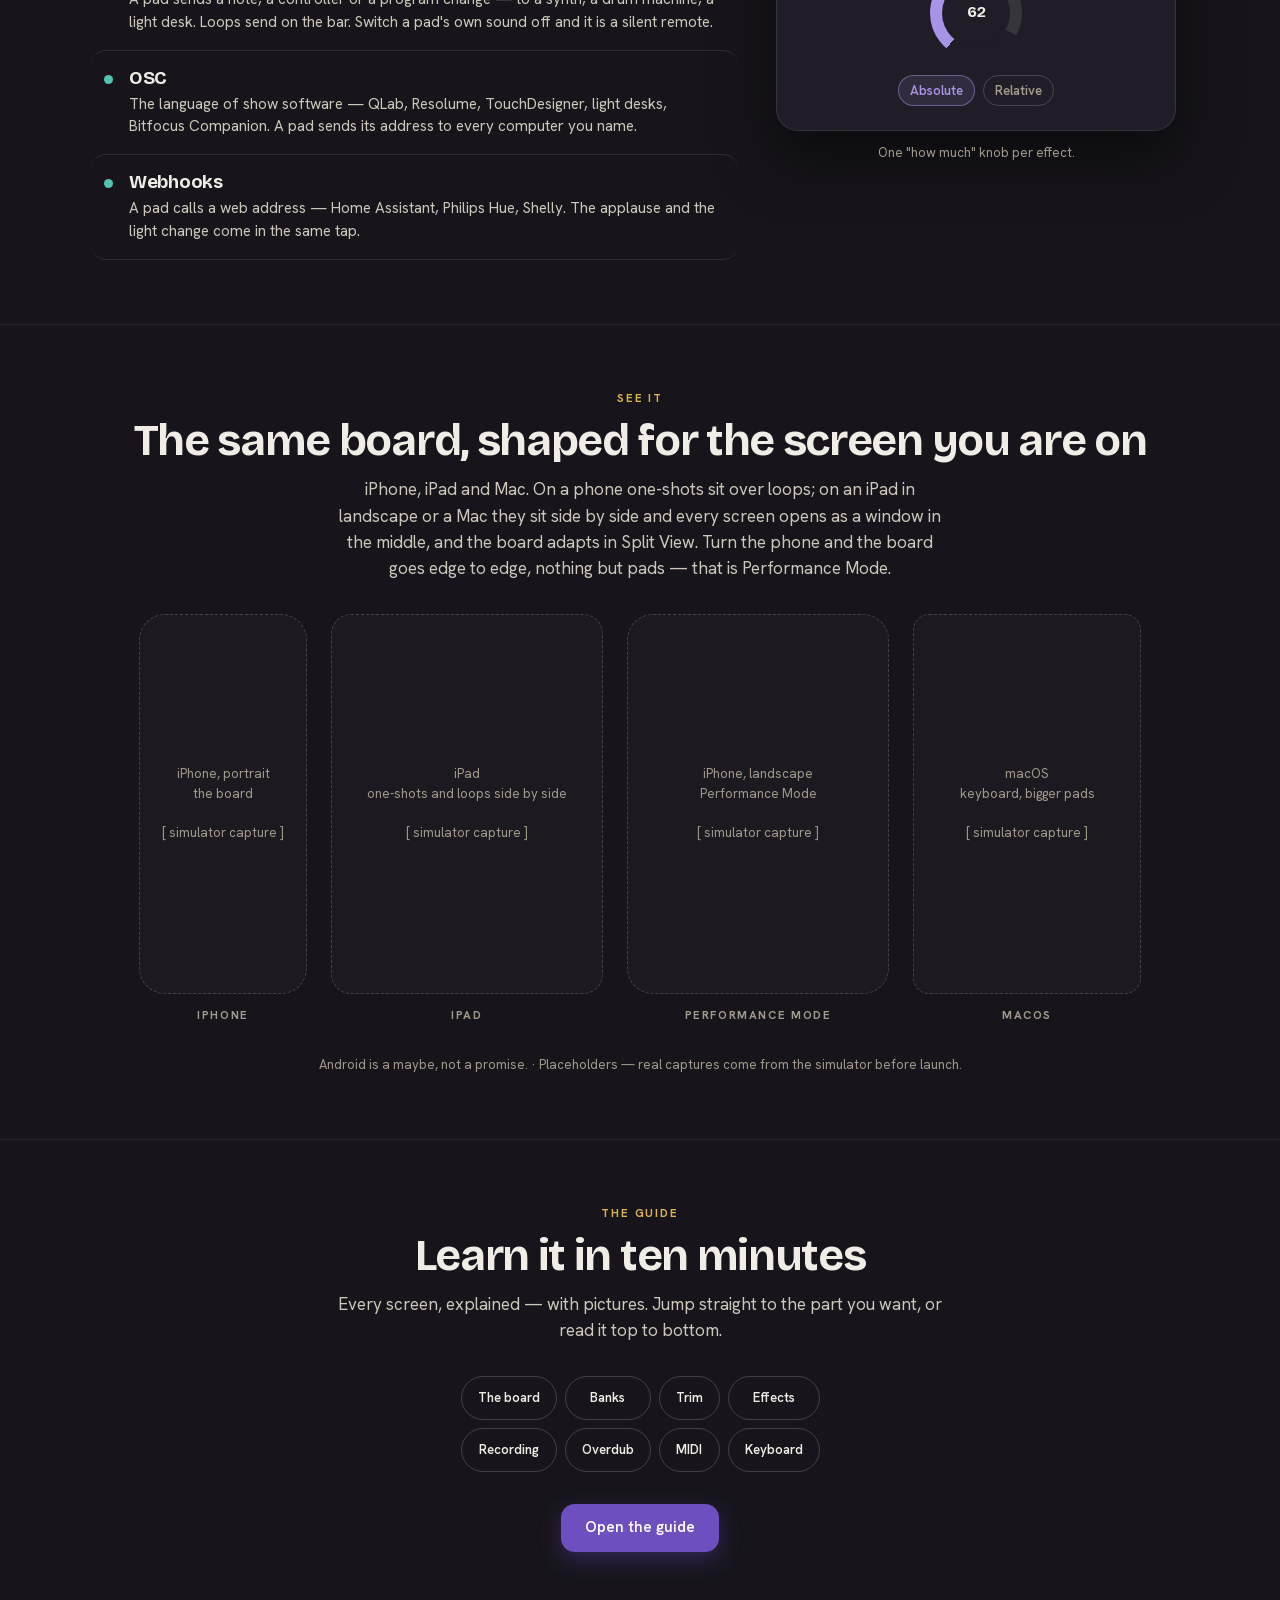
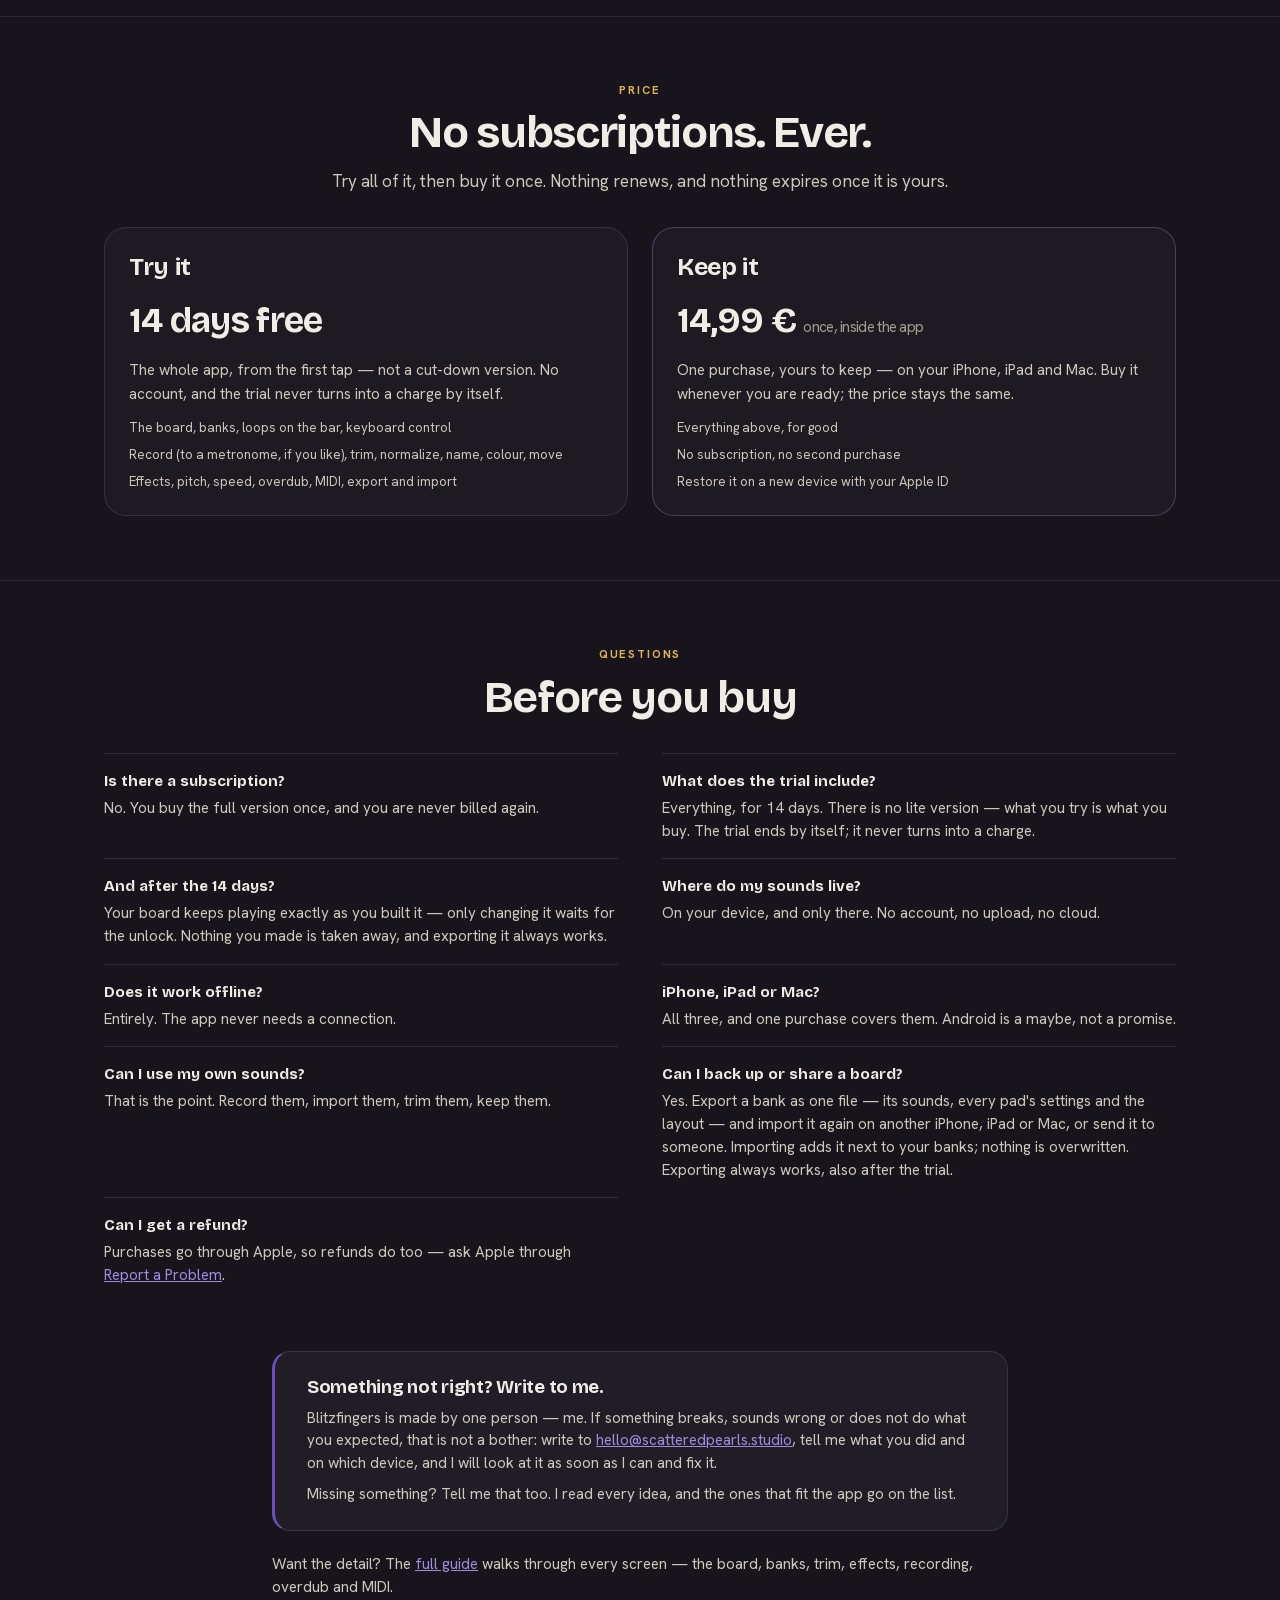
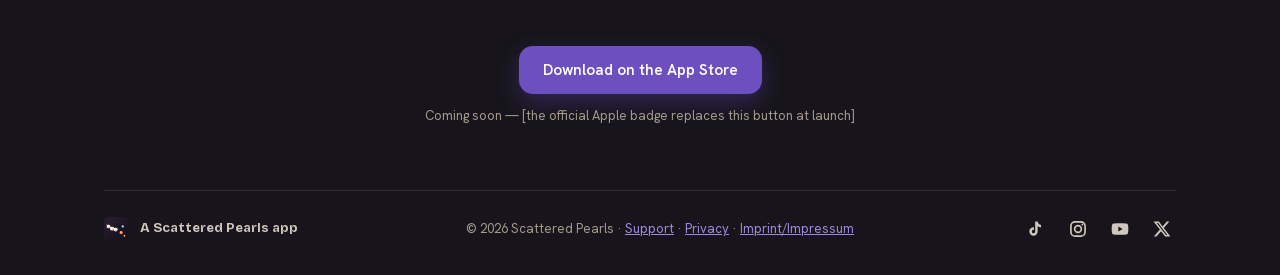
==== commit 2f233bdd: "Blitzfingers page: Make it yours, each item cut to about two lines — the list no longer towers over " ====
--- a/blitzfingers/index.html
+++ b/blitzfingers/index.html
@@ -620,11 +620,11 @@
         <h2>Make it yours</h2>
         <p class="lede">The board that ships is a starting point. Everything on it can be replaced, renamed and rearranged until it is your board.</p>
         <ul class="items">
-          <li style="--c: var(--p-rose);"><span class="mk"></span><div><h3>Record your own — or bring it</h3><p>Capture anything with the mic and it becomes a pad — your voice, an instrument, the dog. Switch on the metronome, a big 4-3-2-1 counts you in, and every take at one tempo comes out the same length, ready to layer. Quiet pauses keep the room's hiss down between your phrases. Or import any audio file you already have.</p></div></li>
-          <li style="--c: var(--p-green);"><span class="mk"></span><div><h3>Trim and normalize</h3><p>Cut the silence off the start and end on a waveform, or set it by hand — pinch to zoom in, with the cut looping while you listen. Even out levels so one pad does not shout.</p></div></li>
-          <li style="--c: var(--p-coral);"><span class="mk"></span><div><h3>Name it, colour it, move it</h3><p>Drag a pad where your hand expects it — into a gap, between two others, or across from the one-shots to the loops. Give it a name and a hue — the colour sits in the pad's lip, so you find it without reading.</p></div></li>
-          <li style="--c: var(--p-blue);"><span class="mk"></span><div><h3>Banks</h3><p>It comes with banks ready to play, starting with Intro — the first time you open the app, a short tour walks you through it by doing, one step at a time. Group your own sounds into named sets and switch between them — one for the gig, one for the running joke. A bank can show one-shots only, loops only, or both. A loop keeps playing while you switch.</p></div></li>
-          <li style="--c: var(--p-amber);"><span class="mk"></span><div><h3>Balanced for the room</h3><p>One volume for the hits and one for the loops, a fade as long or short as you like for loops without a tempo, and every pad as loud as you need — up to 150 %, or matched to the drums with one tap. Once you know your board, hide the names and marks and play by colour.</p></div></li>
+          <li style="--c: var(--p-rose);"><span class="mk"></span><div><h3>Record your own — or bring it</h3><p>Capture anything with the mic — your voice, an instrument, the dog — counted in by the metronome, every take the same length. Or import a file you have.</p></div></li>
+          <li style="--c: var(--p-green);"><span class="mk"></span><div><h3>Trim and normalize</h3><p>Cut the silence off on a waveform, pinch to zoom, hear the cut loop. Even out levels so no pad shouts.</p></div></li>
+          <li style="--c: var(--p-coral);"><span class="mk"></span><div><h3>Name it, colour it, move it</h3><p>Drag a pad where your hand expects it, even across to the loops. Give it a name and a hue — the colour sits in its lip, so you find it without reading.</p></div></li>
+          <li style="--c: var(--p-blue);"><span class="mk"></span><div><h3>Banks</h3><p>Banks ready to play, starting with Intro and its short tour. Make your own sets — one for the gig, one for the running joke — and switch while a loop plays on.</p></div></li>
+          <li style="--c: var(--p-amber);"><span class="mk"></span><div><h3>Balanced for the room</h3><p>A volume for the hits and one for the loops; any pad up to 150 %, or matched to the drums with one tap. Know your board? Hide the names and play by colour.</p></div></li>
           <li style="--c: var(--p-slate);"><span class="mk"></span><div><h3>Keyboard, and one key for silence</h3><p>On a keyboard — an iPad's, or a Mac's — the number row fires one-shots and letters fire loops, and each pad shows its key. Space stops everything at once.</p></div></li>
         </ul>
       </div>
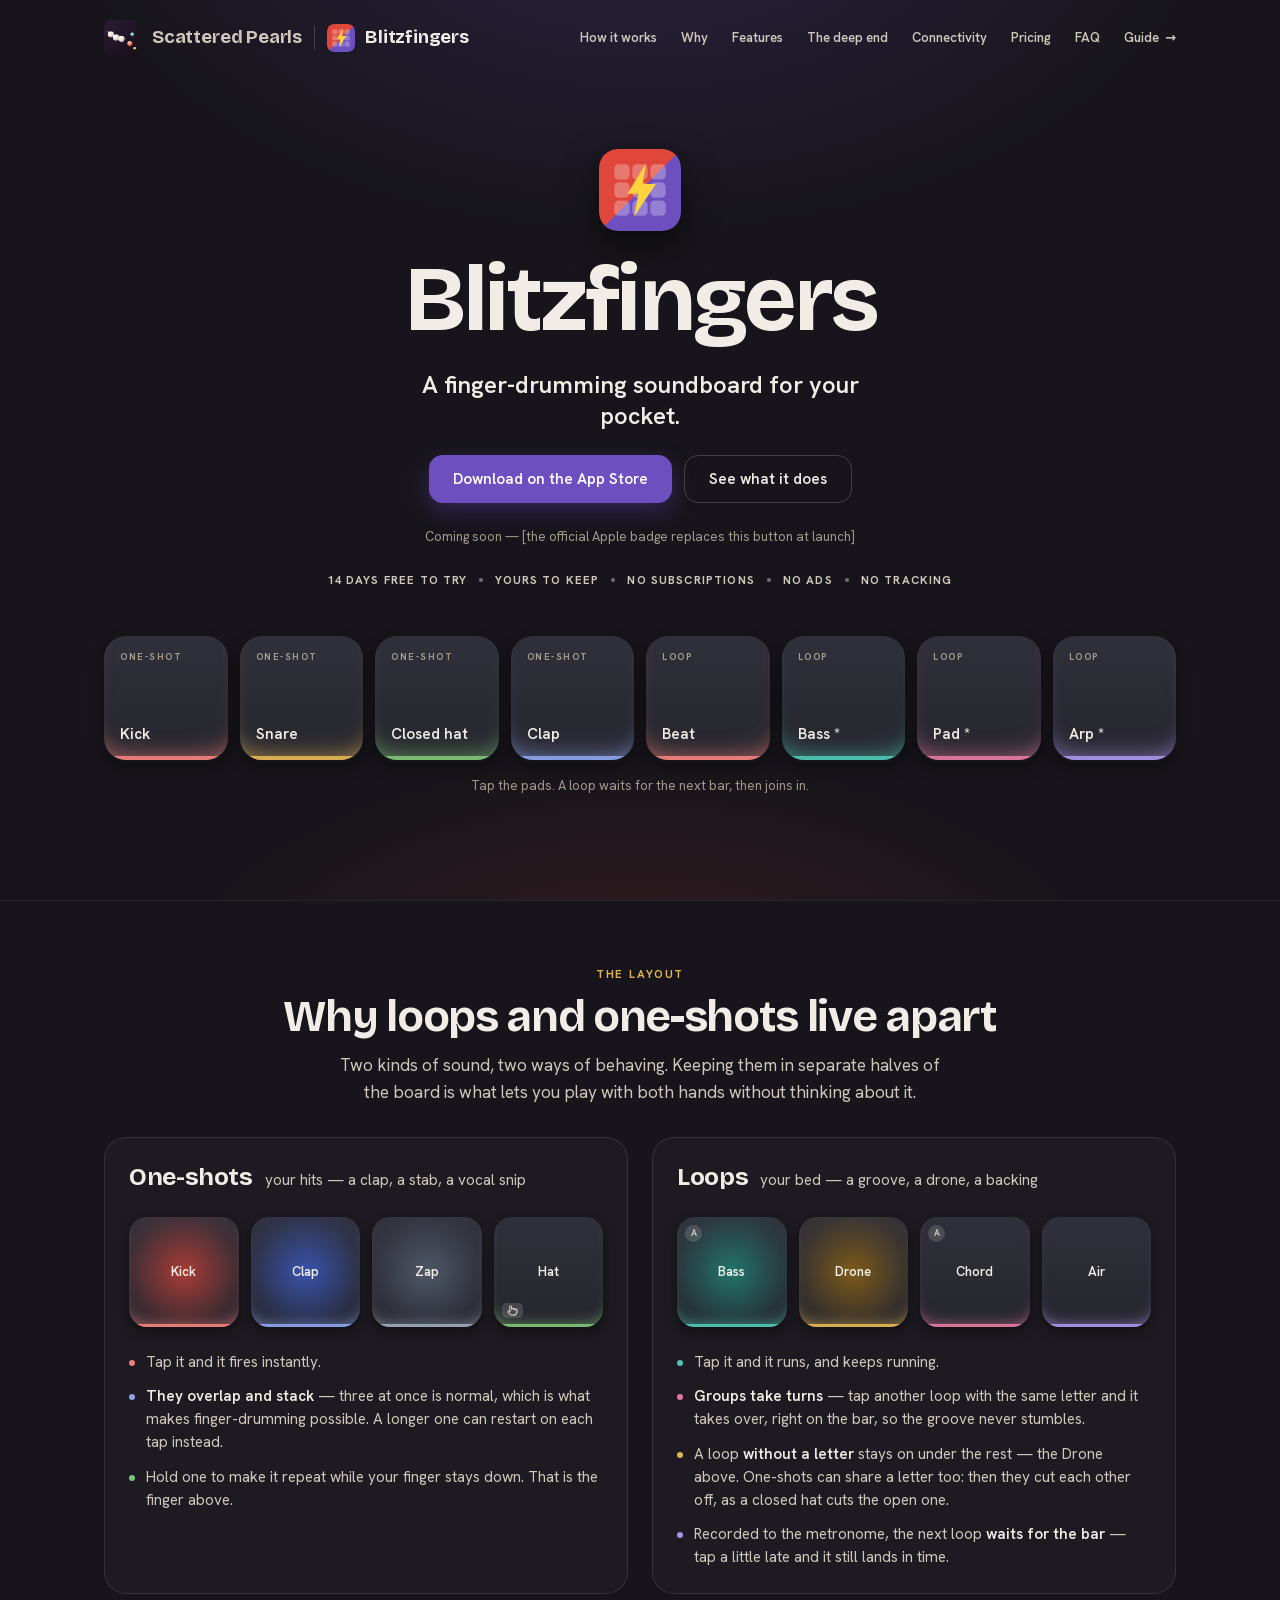
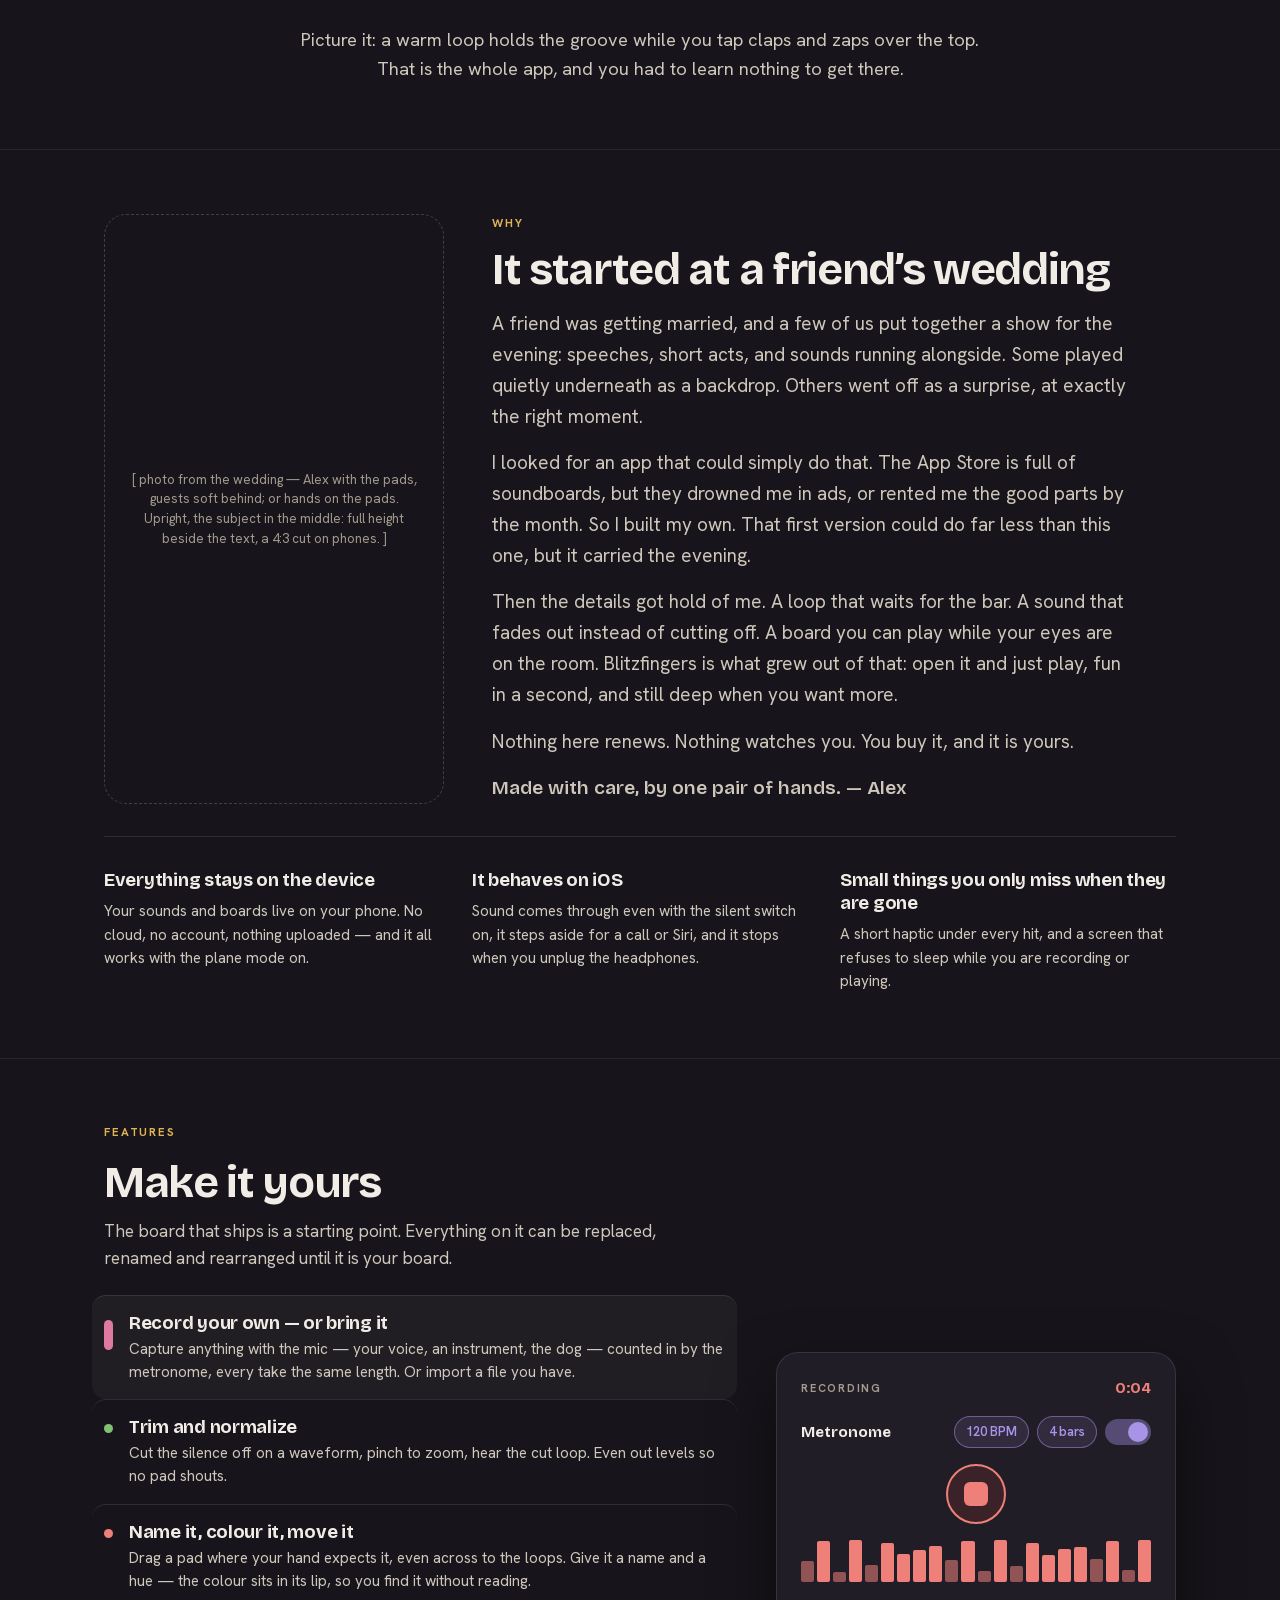
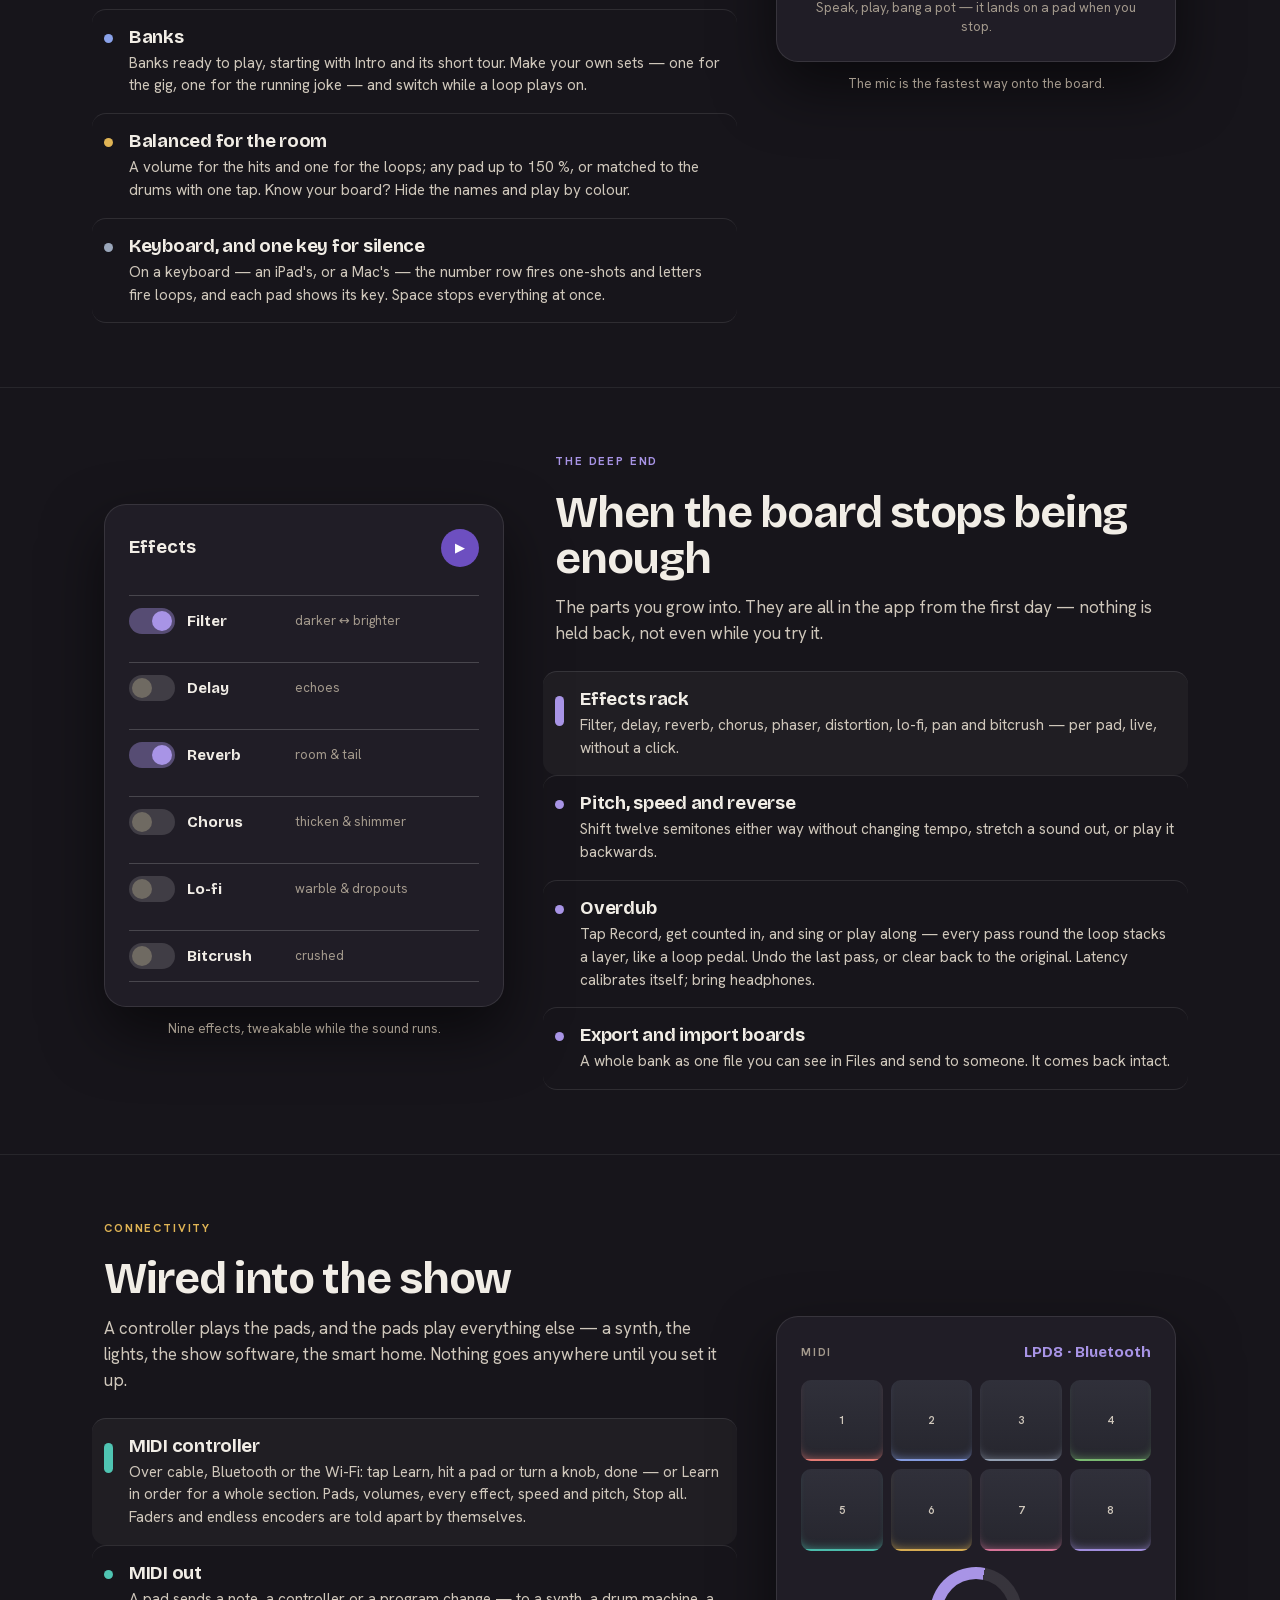
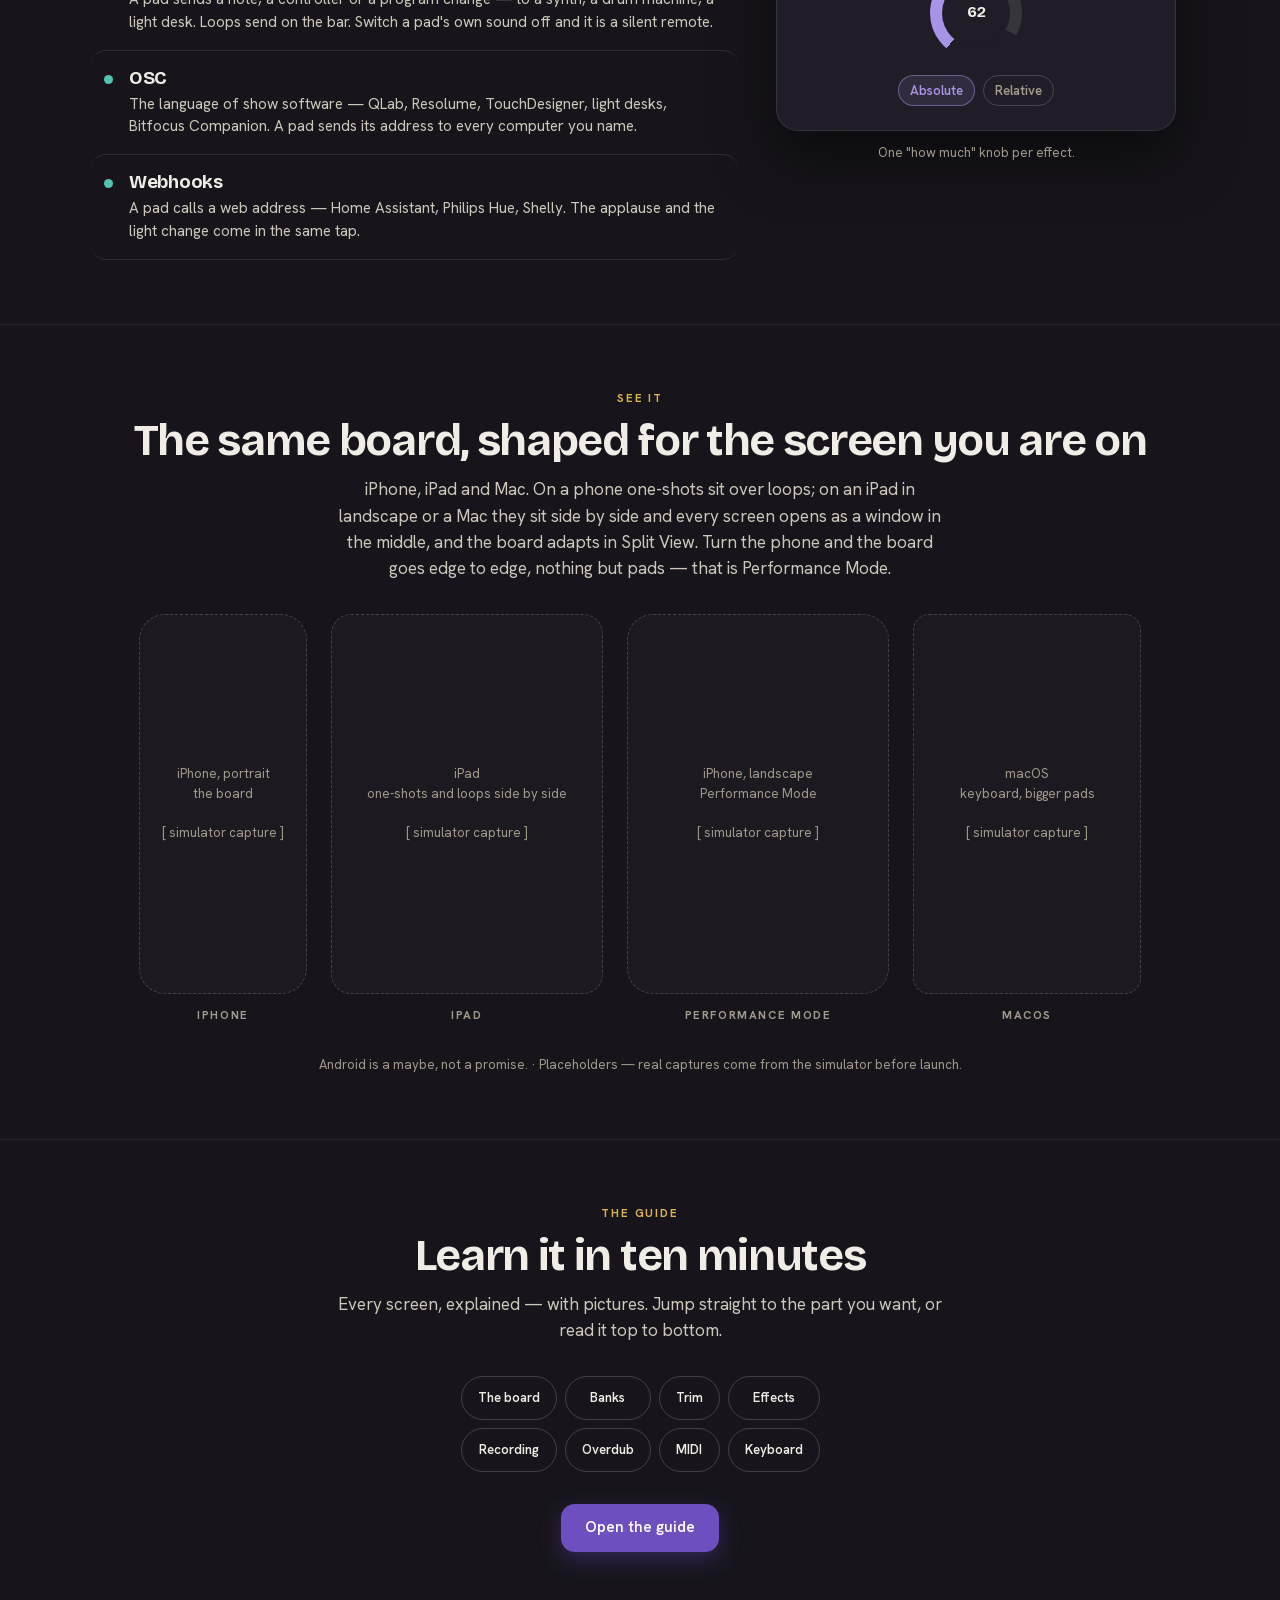
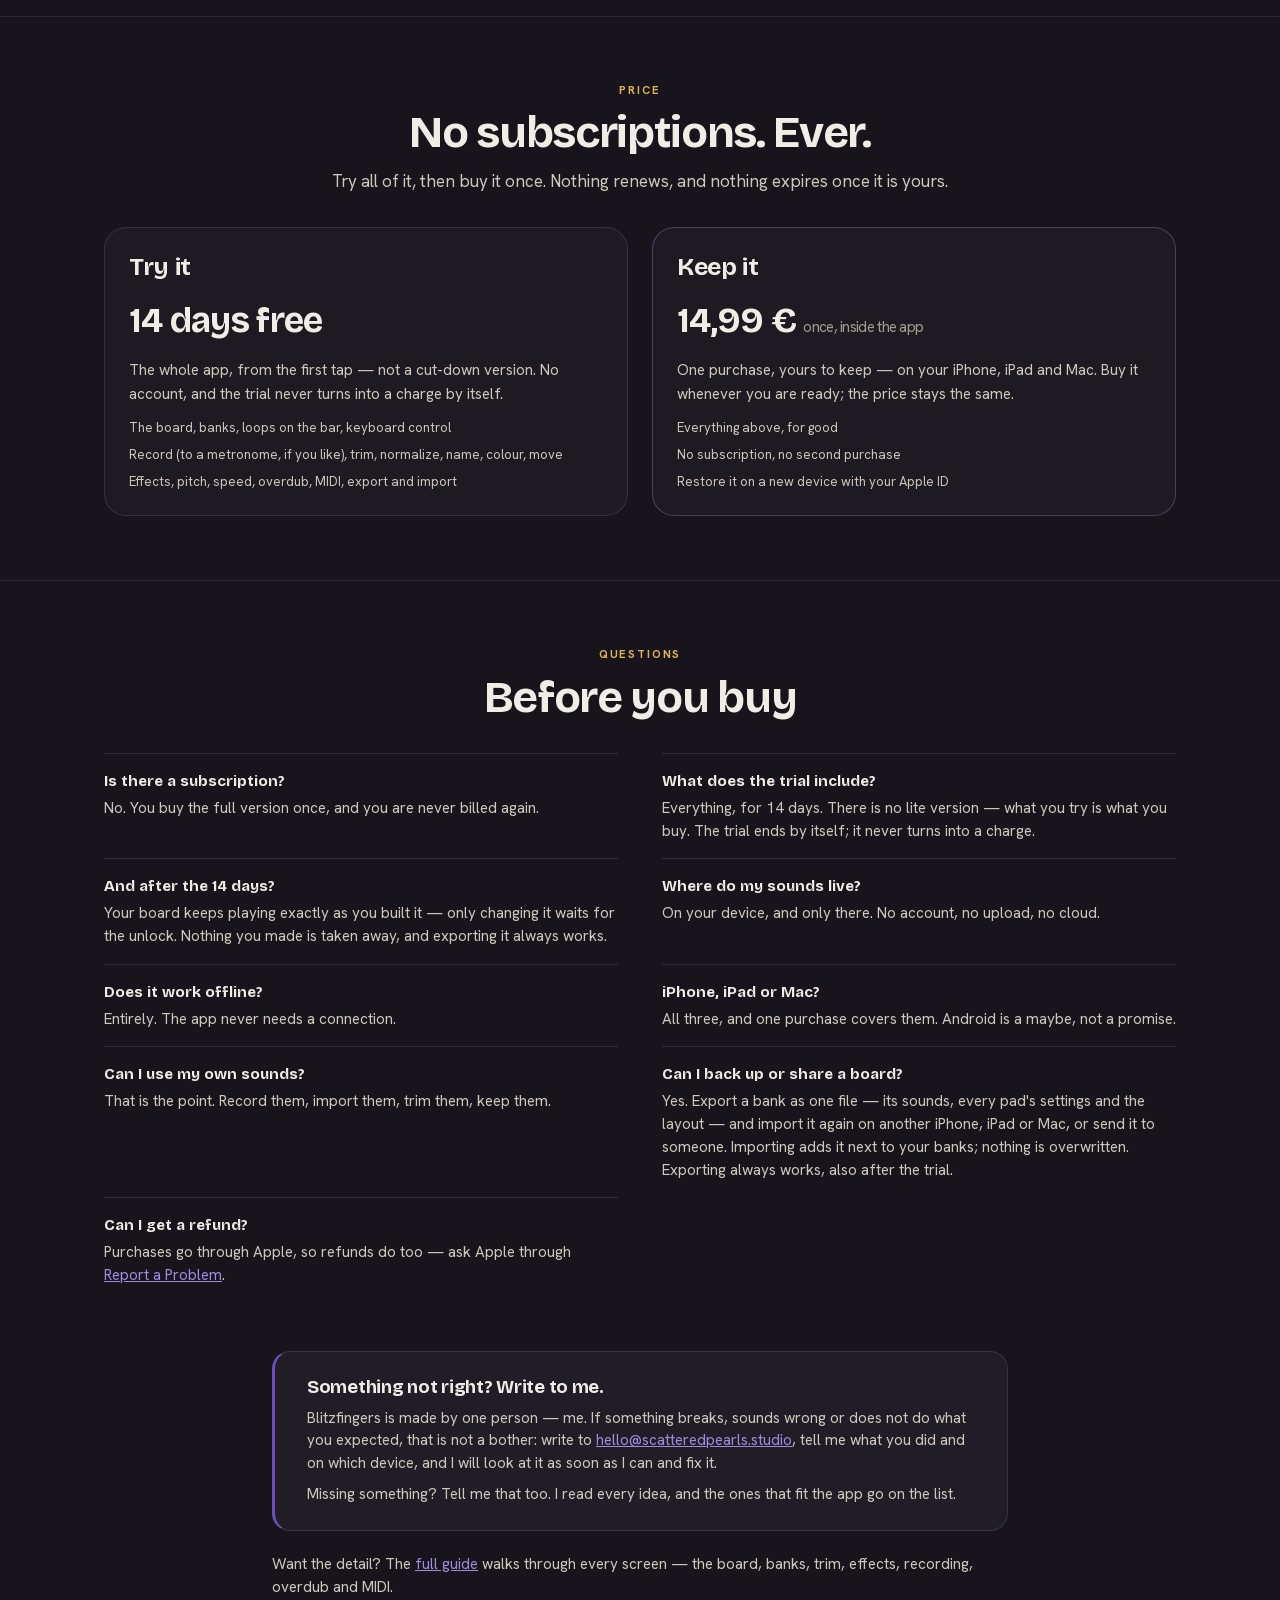
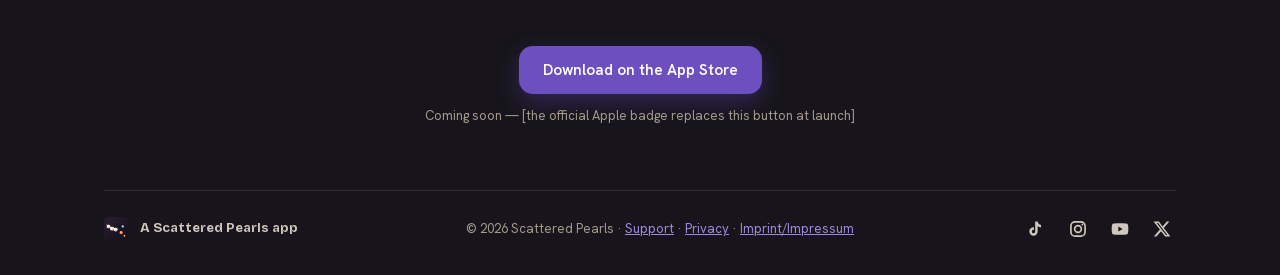
==== commit 694ee6f5: "Blitzfingers page: the recording figure shows the metronome (120 BPM, 4 bars) Co-Authored-By: Claude" ====
--- a/blitzfingers/index.html
+++ b/blitzfingers/index.html
@@ -635,6 +635,10 @@
         <div class="fig on" data-i="1">
           <div class="panel">
             <div class="row-b"><span class="label">Recording</span><span class="dname" style="color: #ef8079;">0:04</span></div>
+            <div class="row-b" style="gap: var(--sp-space-2);">
+              <span class="dname">Metronome</span>
+              <span style="display: flex; align-items: center; gap: var(--sp-space-2);"><span class="pill" data-on>120 BPM</span><span class="pill" data-on>4 bars</span><span class="sw-t" data-on><i></i></span></span>
+            </div>
             <div class="rec"><i></i></div>
             <div class="meter" style="--c: var(--p-coral)"><i style="--h: 50%; --o: .55"></i><i style="--h: 98%; --o: 1"></i><i style="--h: 23%; --o: .55"></i><i style="--h: 99%; --o: 1"></i><i style="--h: 41%; --o: .55"></i><i style="--h: 92%; --o: 1"></i><i style="--h: 66%; --o: 1"></i><i style="--h: 75%; --o: 1"></i><i style="--h: 85%; --o: 1"></i><i style="--h: 52%; --o: .55"></i><i style="--h: 97%; --o: 1"></i><i style="--h: 26%; --o: .55"></i><i style="--h: 100%; --o: 1"></i><i style="--h: 38%; --o: .55"></i><i style="--h: 93%; --o: 1"></i><i style="--h: 64%; --o: 1"></i><i style="--h: 77%; --o: 1"></i><i style="--h: 84%; --o: 1"></i><i style="--h: 55%; --o: .55"></i><i style="--h: 96%; --o: 1"></i><i style="--h: 28%; --o: .55"></i><i style="--h: 100%; --o: 1"></i></div>
             <p class="panel-note" style="margin: 0;">Speak, play, bang a pot — it lands on a pad when you stop.</p>
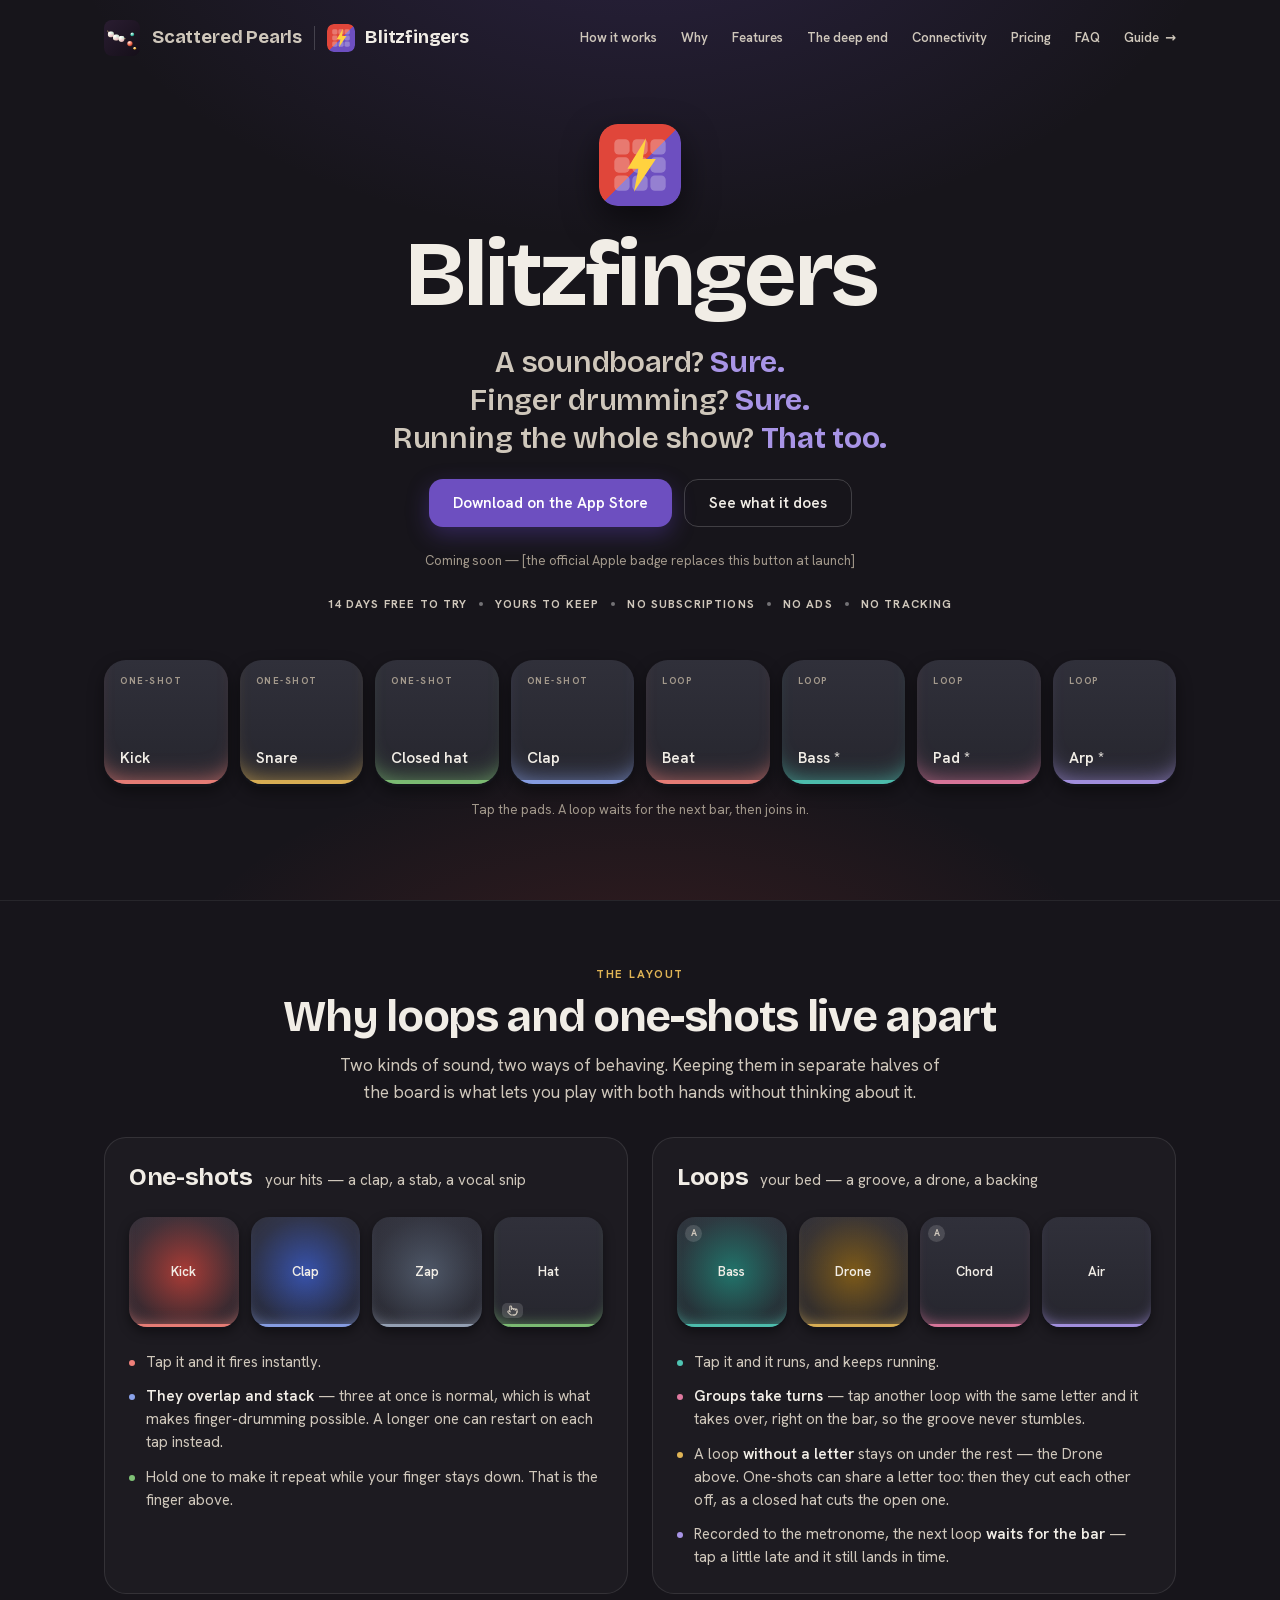
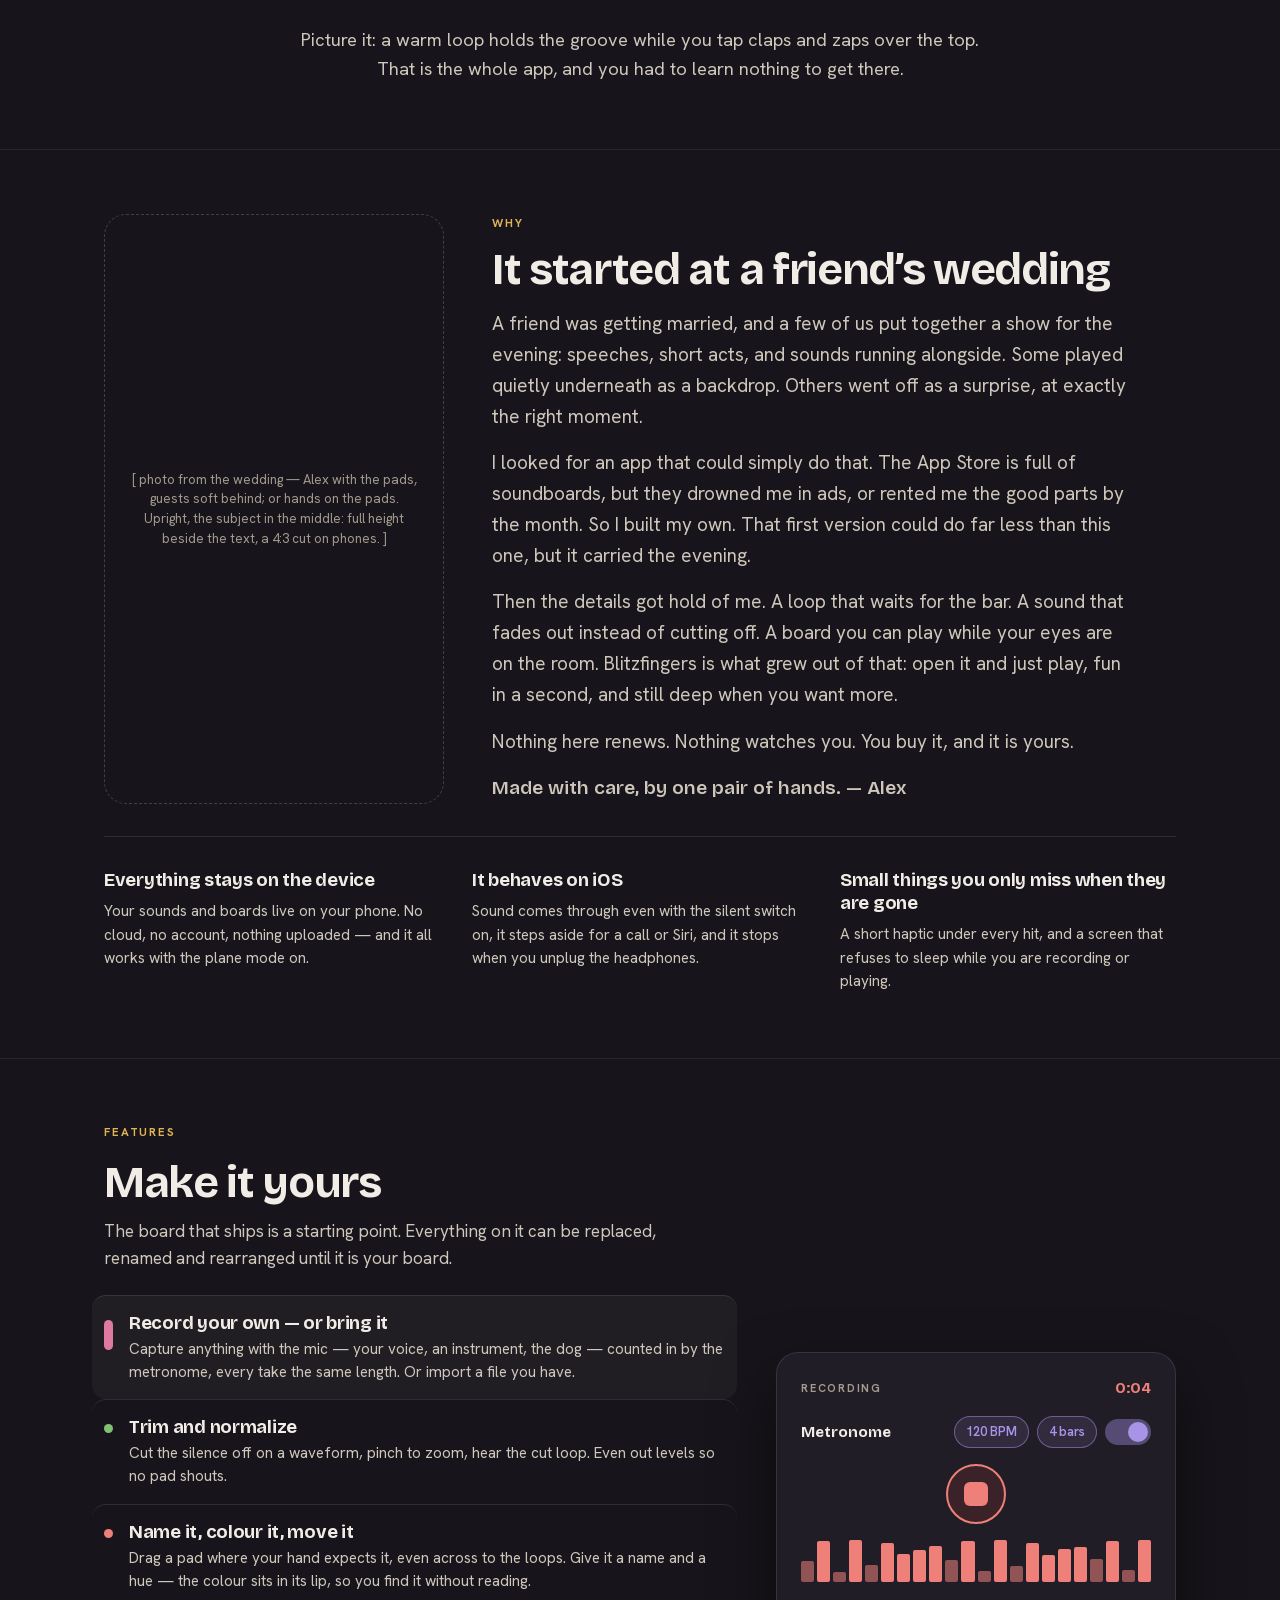
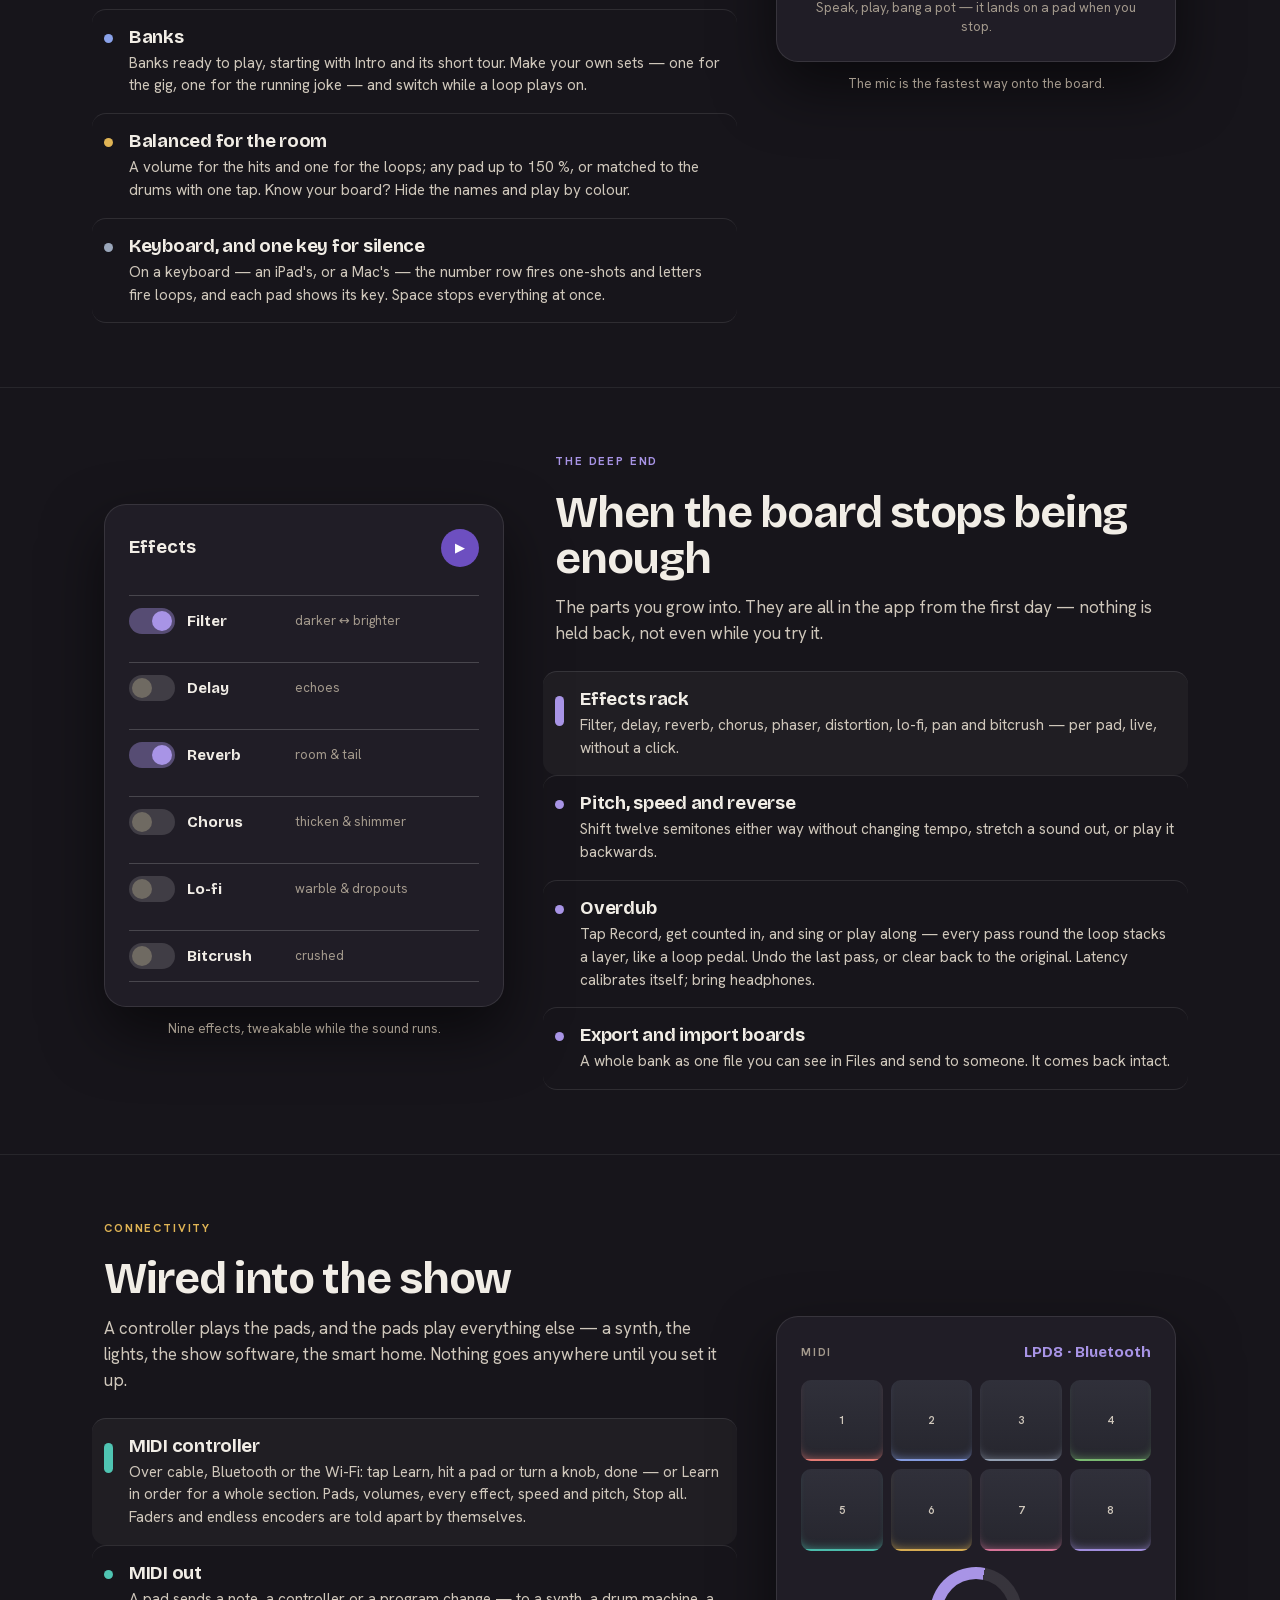
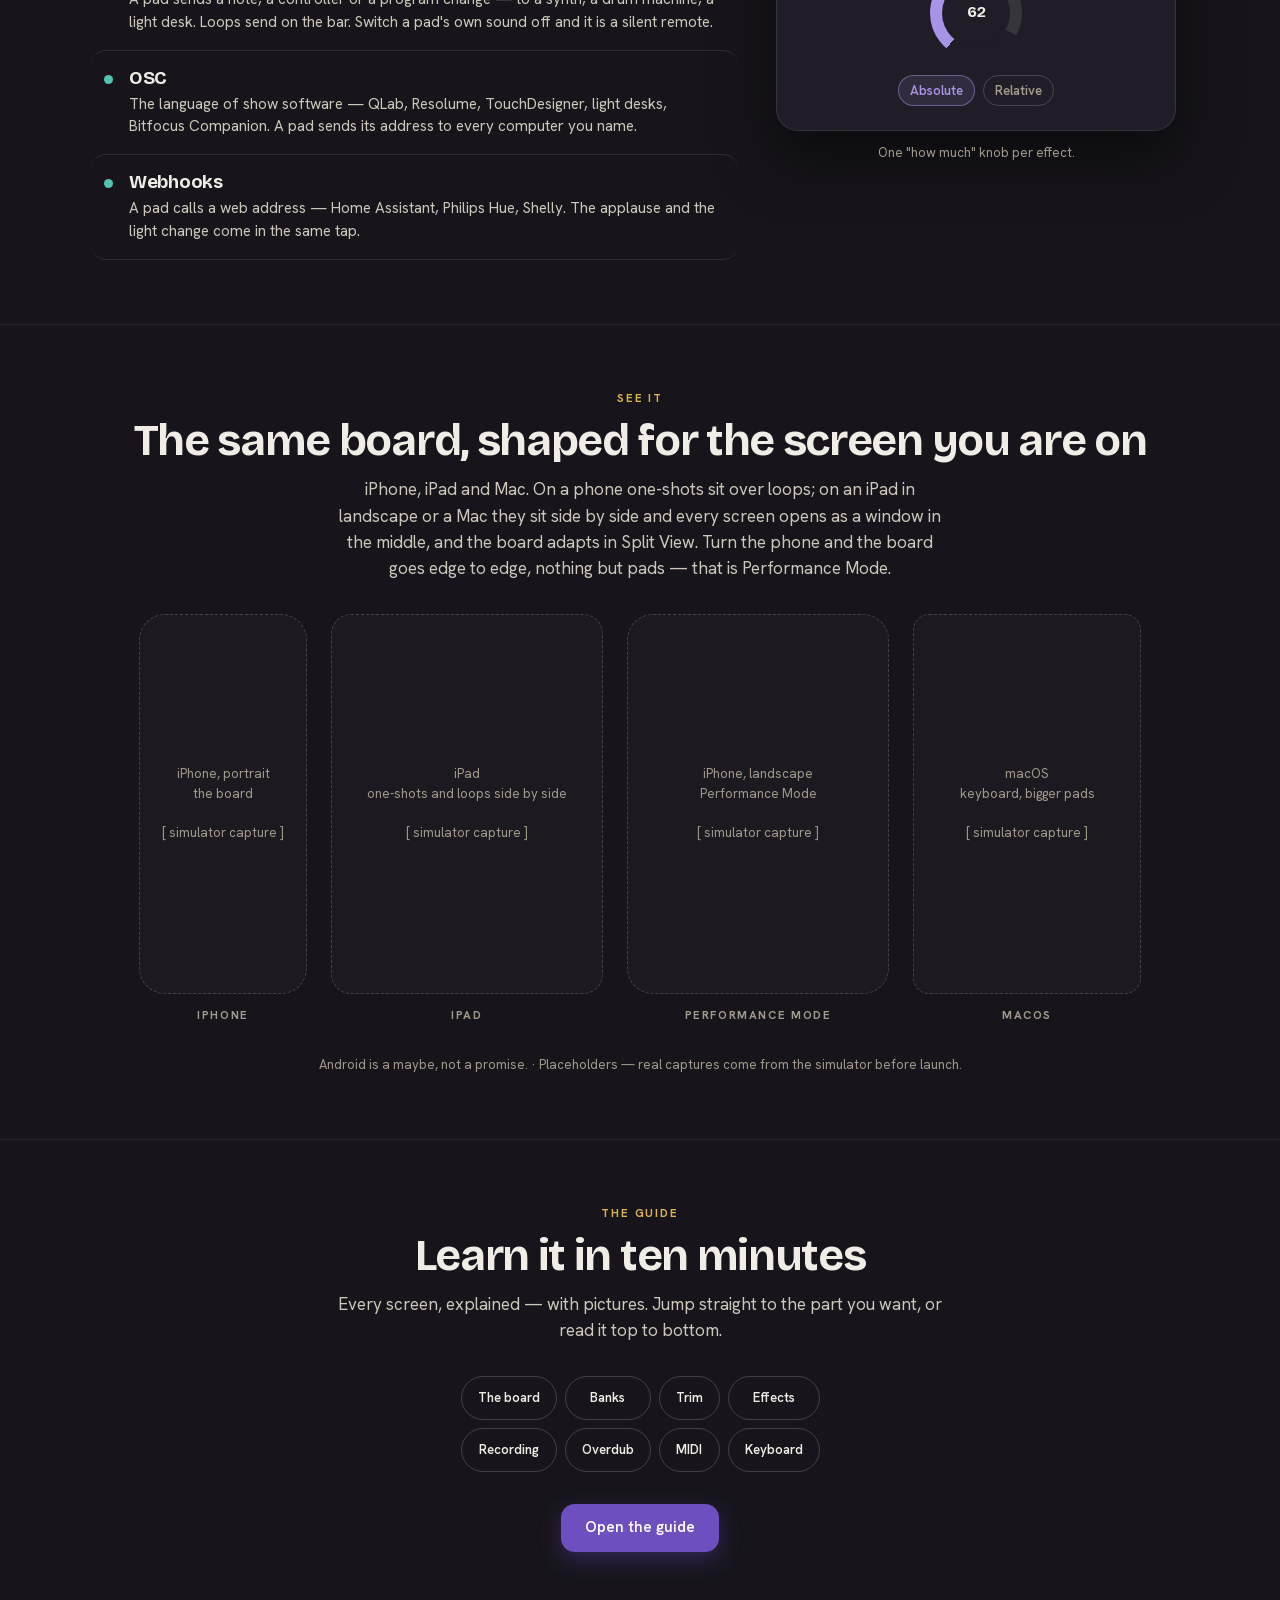
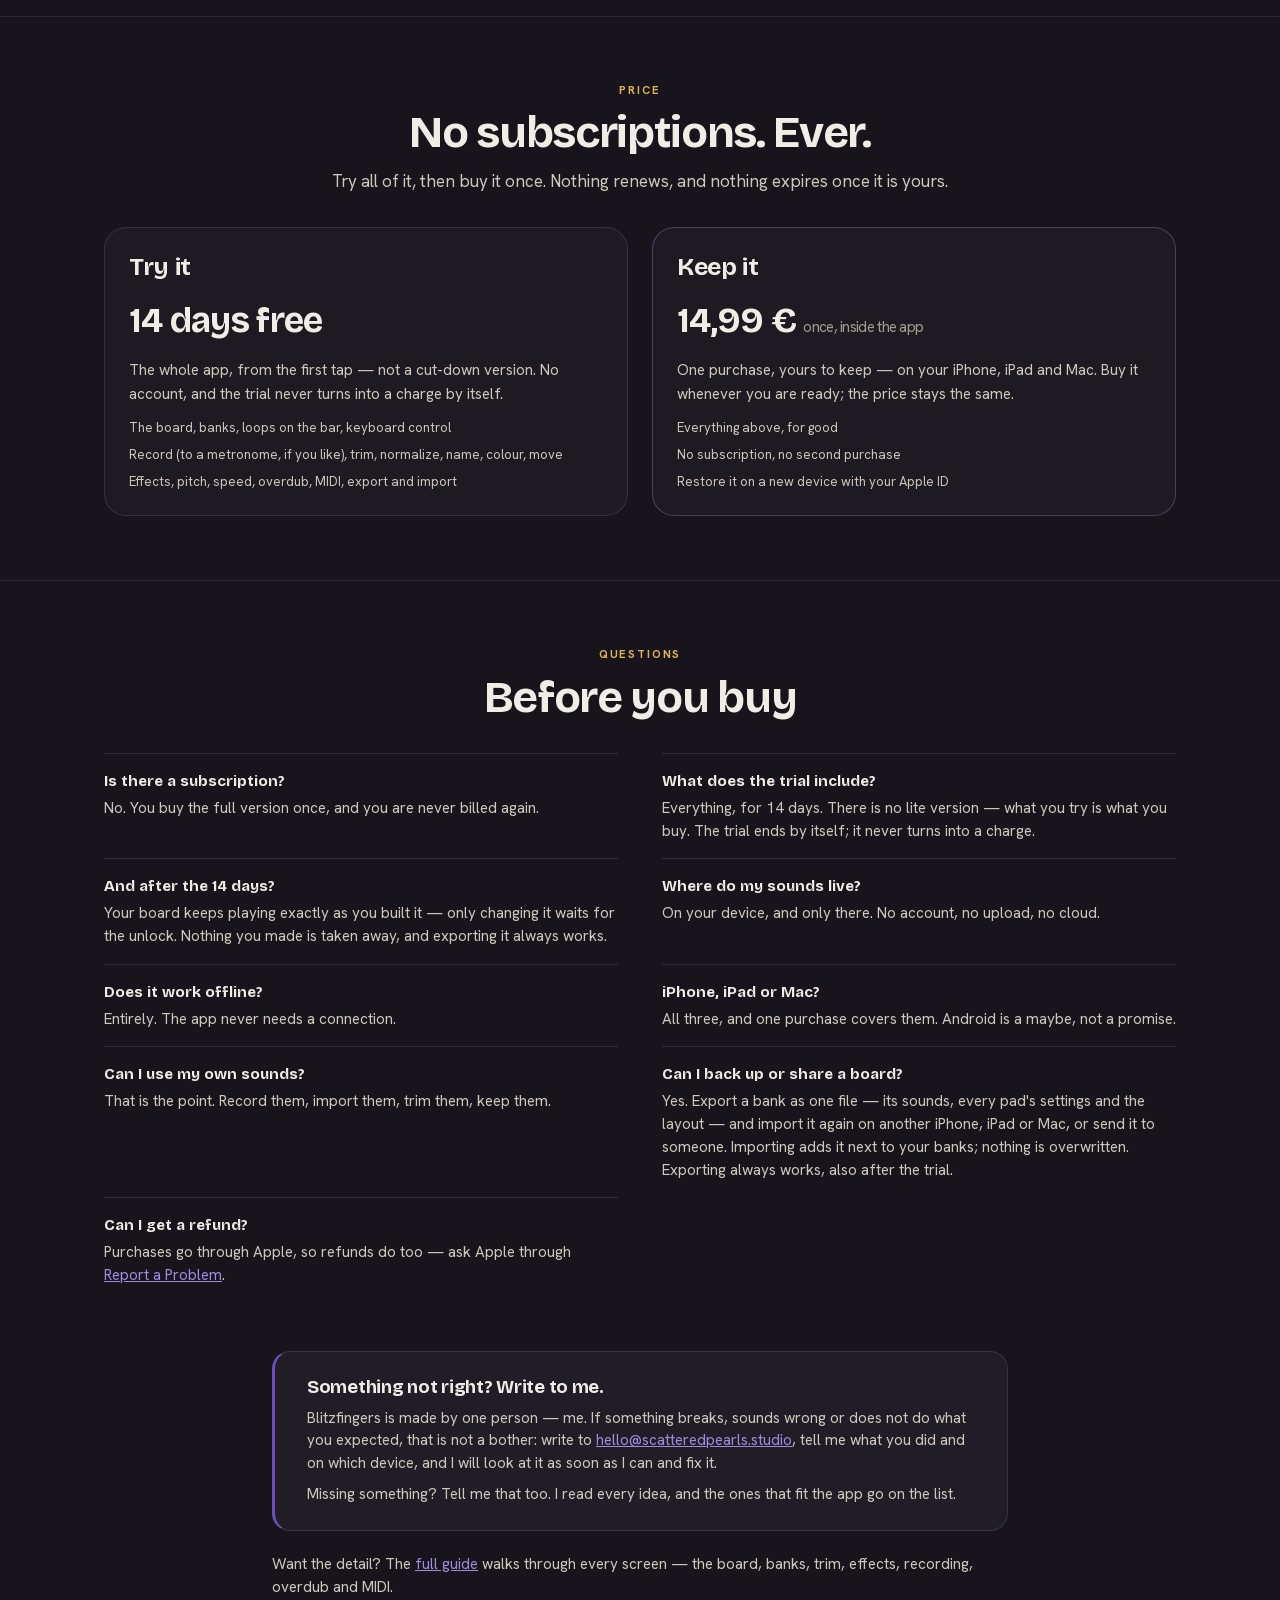
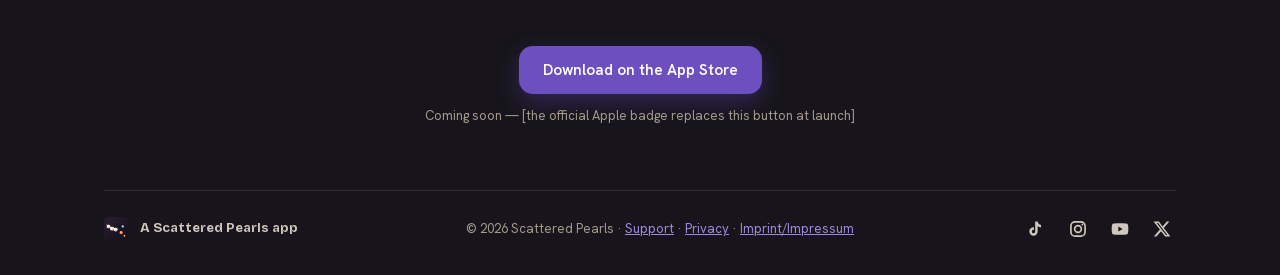
==== commit 0e4826e9: "Blitzfingers page: the claim — A soundboard? Sure. Finger drumming? Sure. Running the whole show? Th" ====
--- a/blitzfingers/index.html
+++ b/blitzfingers/index.html
@@ -14,7 +14,7 @@
   <!-- Open Graph / social -->
   <meta property="og:type" content="website">
   <meta property="og:site_name" content="Scattered Pearls">
-  <meta property="og:title" content="Blitzfingers — a finger-drumming soundboard for your pocket">
+  <meta property="og:title" content="Blitzfingers — soundboard, finger drumming, and the whole show">
   <meta property="og:description" content="Play loops and one-shots, record and shape your own sounds, map a MIDI controller. No subscriptions, no ads, no tracking.">
   <meta property="og:url" content="https://scatteredpearls.studio/blitzfingers/">
   <meta property="og:image" content="https://scatteredpearls.studio/blitzfingers/img/og.png">
@@ -22,7 +22,7 @@
   <meta property="og:image:height" content="630">
   <meta property="og:image:alt" content="Blitzfingers — a soundboard and finger-drumming pad grid.">
   <meta name="twitter:card" content="summary_large_image">
-  <meta name="twitter:title" content="Blitzfingers — a finger-drumming soundboard for your pocket">
+  <meta name="twitter:title" content="Blitzfingers — soundboard, finger drumming, and the whole show">
   <meta name="twitter:description" content="Play loops and one-shots, record and shape your own sounds, map a MIDI controller. No subscriptions, no ads, no tracking.">
   <meta name="twitter:image" content="https://scatteredpearls.studio/blitzfingers/img/og.png">
 
@@ -200,7 +200,9 @@
     .hero-main { flex-grow: 1; display: flex; flex-direction: column; justify-content: center; gap: clamp(var(--sp-space-6), 5vw, var(--sp-space-7)); padding-bottom: var(--sp-space-6); }
     .hero-inner { display: flex; flex-direction: column; align-items: center; gap: var(--sp-space-5); text-align: center; }
     .hero-icon { width: clamp(68px, 9vw, 82px); height: auto; border-radius: 19px; box-shadow: 0 14px 34px rgba(0, 0, 0, .55); }
-    .hero .claim { margin: 0; font-size: clamp(1.15rem, 2.4vw, 1.5rem); font-weight: var(--sp-weight-semibold); line-height: 1.3; max-width: 34ch; color: var(--text); }
+    .hero .claim { margin: 0; display: flex; flex-direction: column; gap: .15em; font-family: var(--font-display); font-size: clamp(1.2rem, 2.8vw, 1.85rem);
+      font-weight: var(--sp-weight-semibold); line-height: 1.15; letter-spacing: -0.01em; color: var(--text-soft); text-wrap: balance; }
+    .hero .claim em { font-style: normal; font-weight: var(--sp-weight-bold); color: #a894e6; }
     .hero-cta { display: flex; flex-wrap: wrap; justify-content: center; gap: var(--sp-space-3); }
     .hero-note { margin: 0; font-size: var(--sp-text-sm); color: var(--text-muted); }
     .promises { margin: 0; padding: 0; list-style: none; display: flex; flex-wrap: wrap; justify-content: center; gap: var(--sp-space-3); font-size: var(--sp-text-xs); font-weight: var(--sp-weight-bold); letter-spacing: .1em; text-transform: uppercase; color: var(--text-soft); }
@@ -500,7 +502,12 @@
       <div class="hero-inner">
         <img class="hero-icon" src="img/icon.svg" alt="" width="82" height="82">
         <h1>Blitzfingers</h1>
-        <p class="claim">A finger-drumming soundboard for your pocket.</p>
+        <!-- The claim (maker, 2026-10-26): the app outgrew "a soundboard" — three questions, three answers, rising to the show. -->
+        <p class="claim">
+          <span>A soundboard? <em>Sure.</em></span>
+          <span>Finger drumming? <em>Sure.</em></span>
+          <span>Running the whole show? <em>That too.</em></span>
+        </p>
         <div class="hero-cta">
           <a class="btn btn-primary" href="#pricing">Download on the App&nbsp;Store</a>
           <a class="btn btn-ghost" href="#areas">See what it does</a>
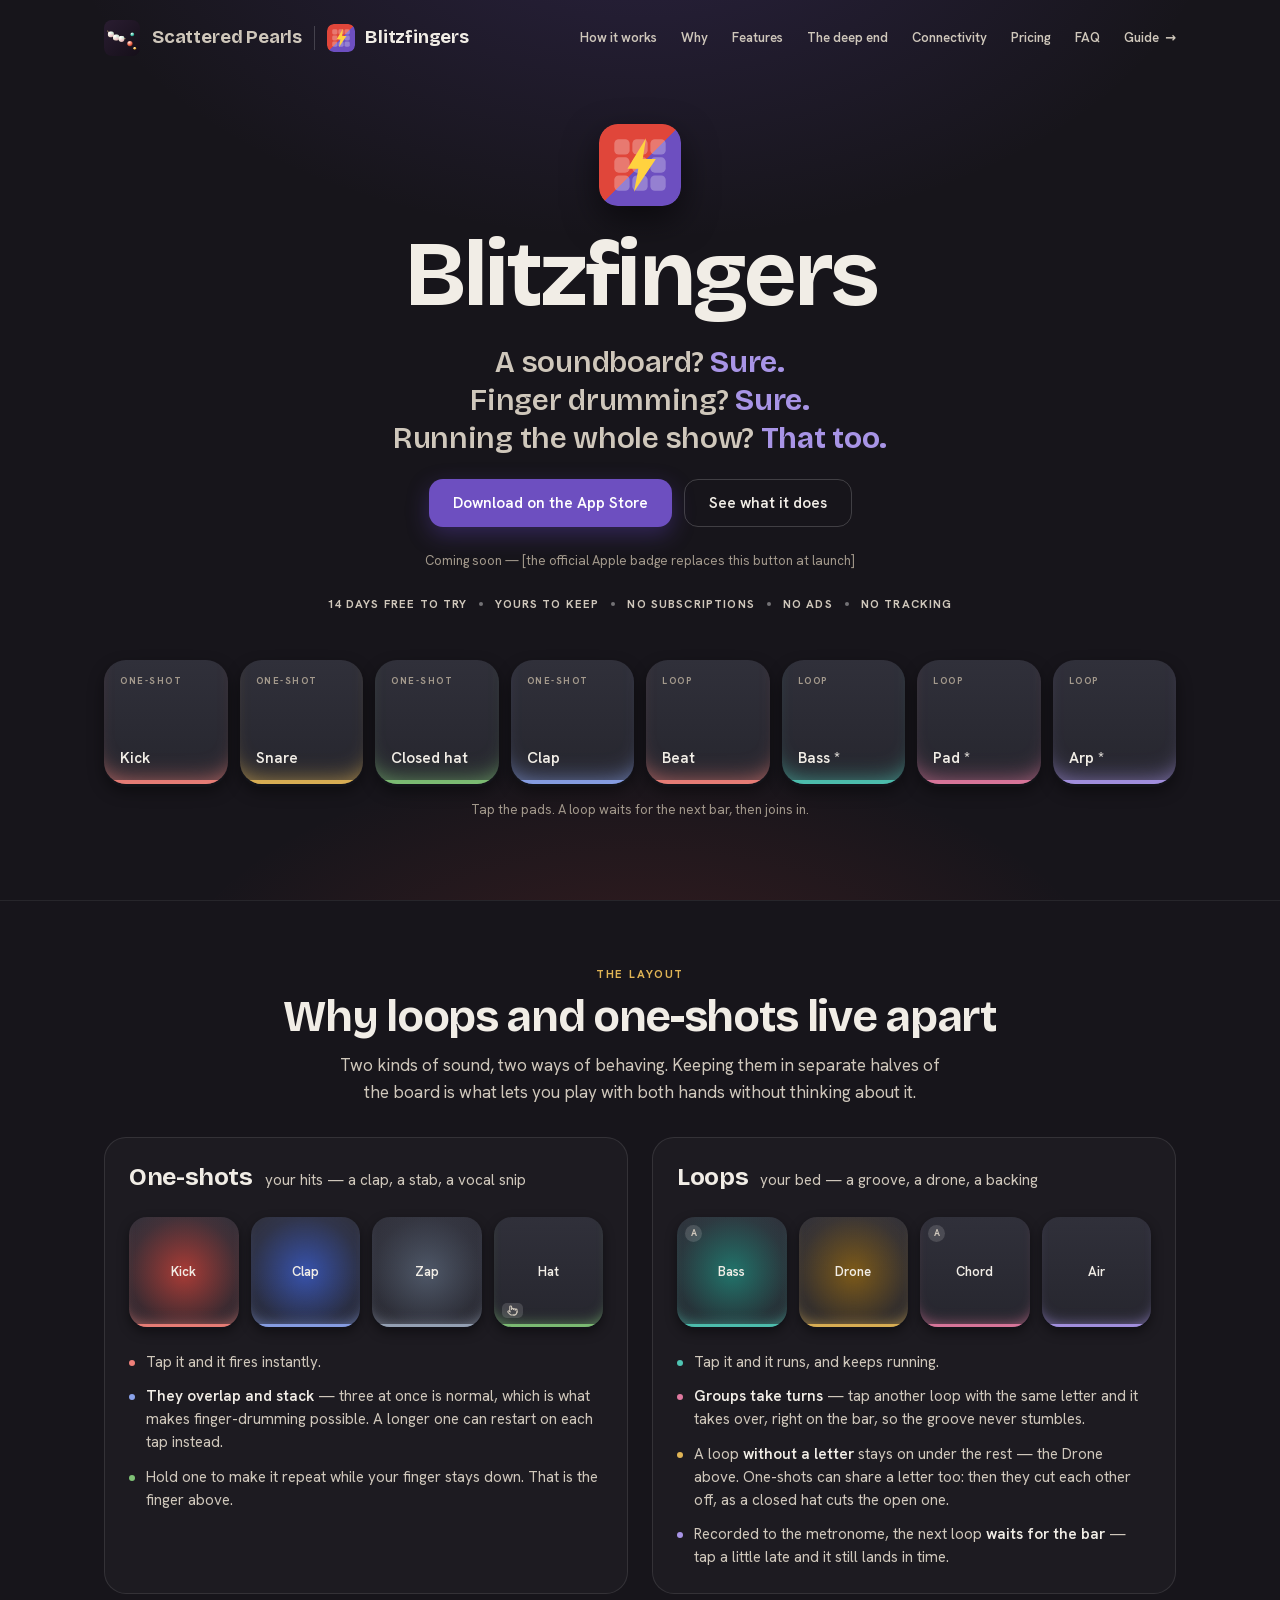
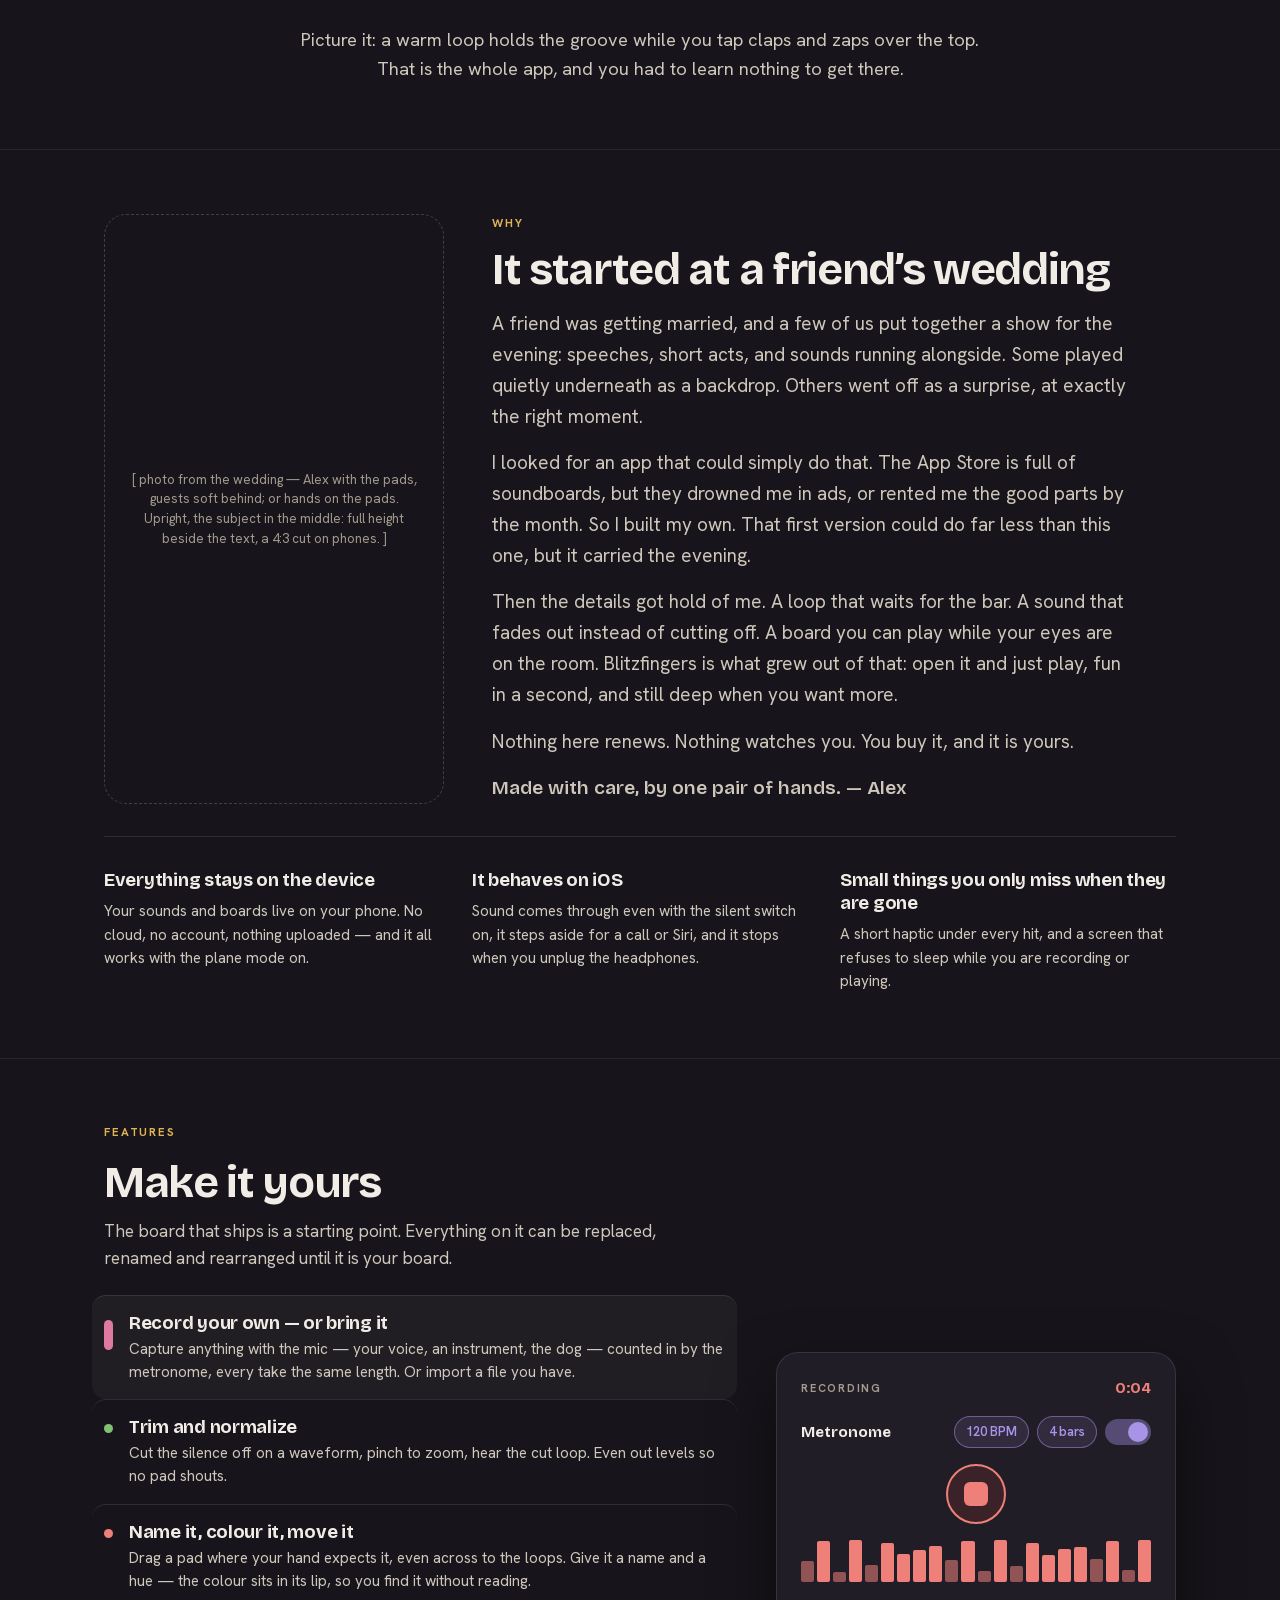
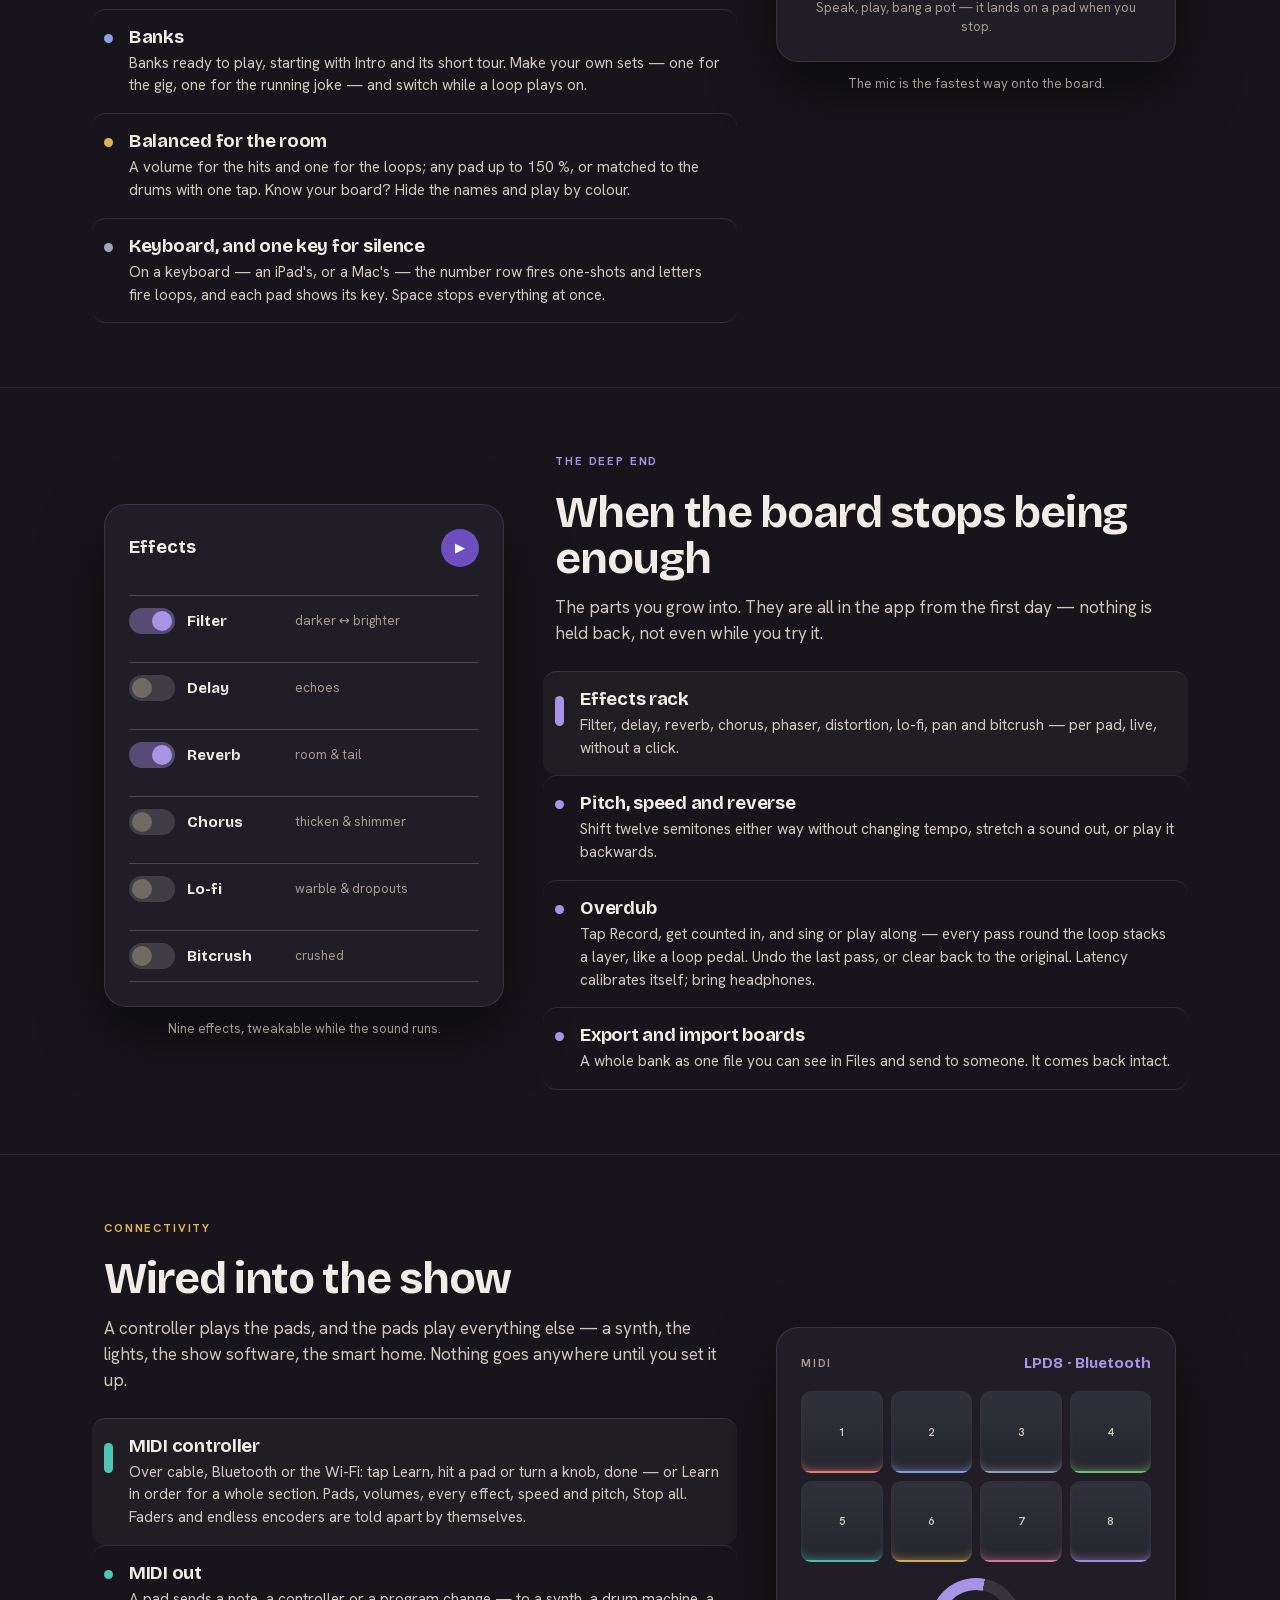
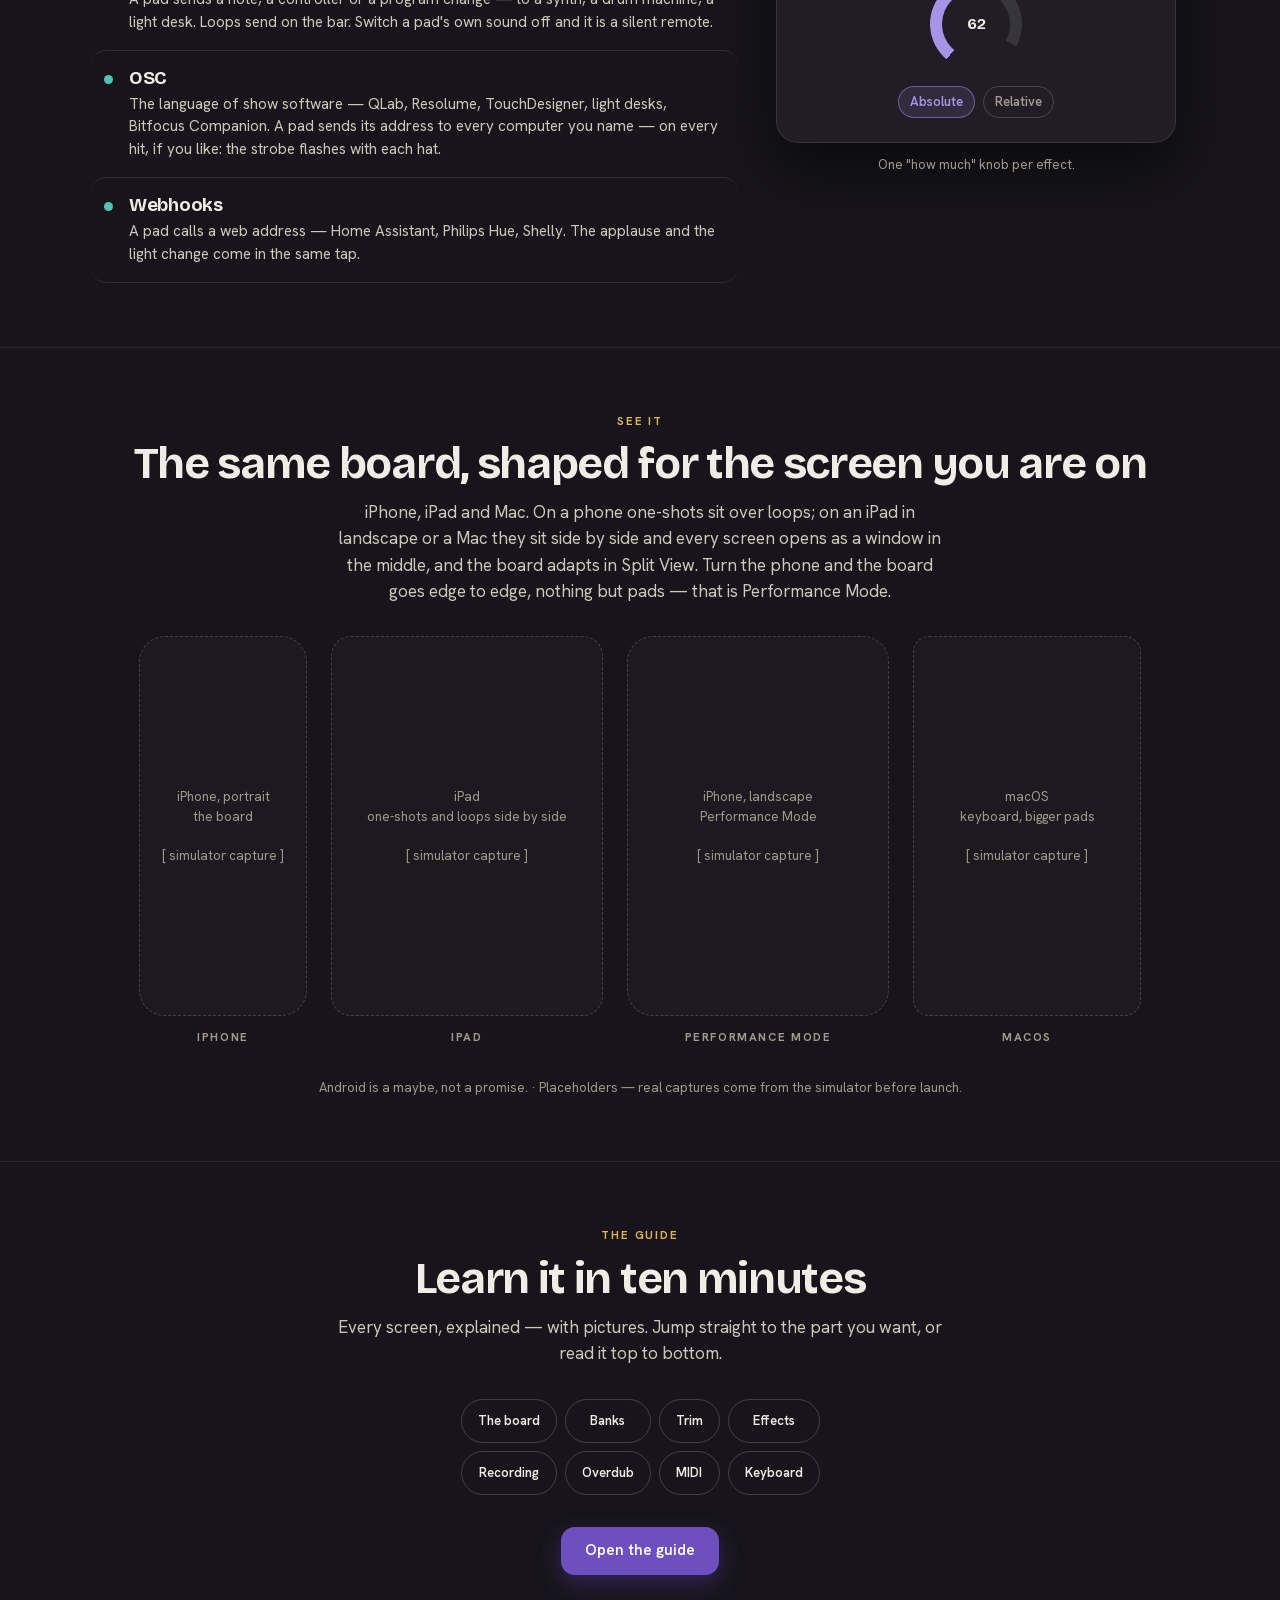
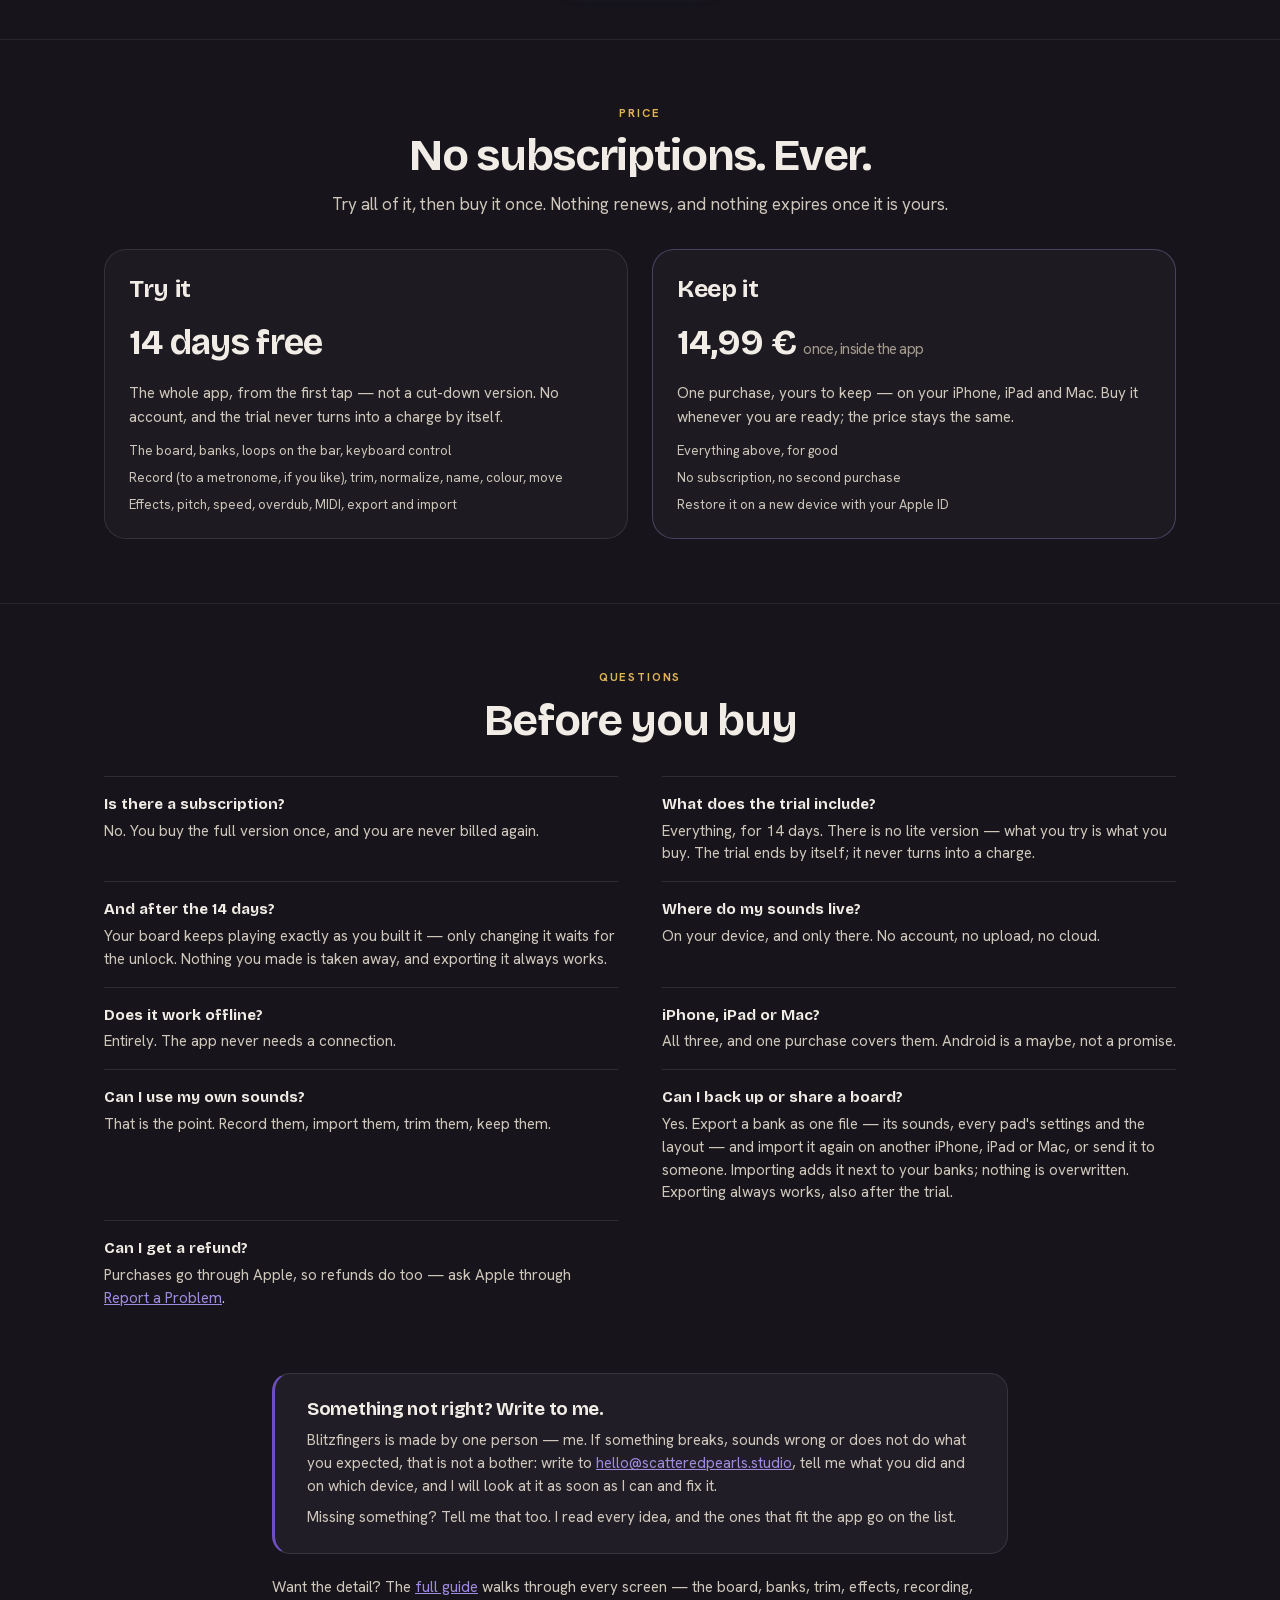
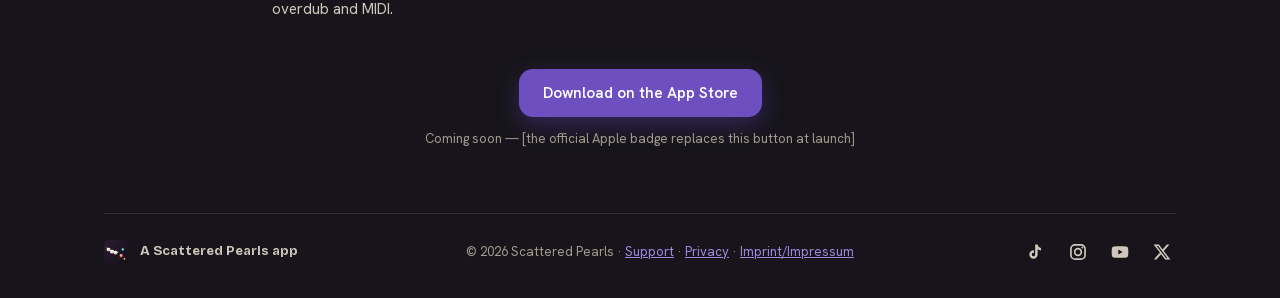
==== commit 4dee8142: "Guide and landing: send on every hit (Each hit, the Hits block, {level}) Co-Authored-By: Claude Opus" ====
--- a/blitzfingers/index.html
+++ b/blitzfingers/index.html
@@ -871,7 +871,7 @@
         <ul class="items">
           <li style="--c: var(--p-teal);"><span class="mk"></span><div><h3>MIDI controller</h3><p>Over cable, Bluetooth or the Wi-Fi: tap Learn, hit a pad or turn a knob, done — or Learn in order for a whole section. Pads, volumes, every effect, speed and pitch, Stop all. Faders and endless encoders are told apart by themselves.</p></div></li>
           <li style="--c: var(--p-teal);"><span class="mk"></span><div><h3>MIDI out</h3><p>A pad sends a note, a controller or a program change — to a synth, a drum machine, a light desk. Loops send on the bar. Switch a pad's own sound off and it is a silent remote.</p></div></li>
-          <li style="--c: var(--p-teal);"><span class="mk"></span><div><h3>OSC</h3><p>The language of show software — QLab, Resolume, TouchDesigner, light desks, Bitfocus Companion. A pad sends its address to every computer you name.</p></div></li>
+          <li style="--c: var(--p-teal);"><span class="mk"></span><div><h3>OSC</h3><p>The language of show software — QLab, Resolume, TouchDesigner, light desks, Bitfocus Companion. A pad sends its address to every computer you name — on every hit, if you like: the strobe flashes with each hat.</p></div></li>
           <li style="--c: var(--p-teal);"><span class="mk"></span><div><h3>Webhooks</h3><p>A pad calls a web address — Home Assistant, Philips Hue, Shelly. The applause and the light change come in the same tap.</p></div></li>
         </ul>
       </div>
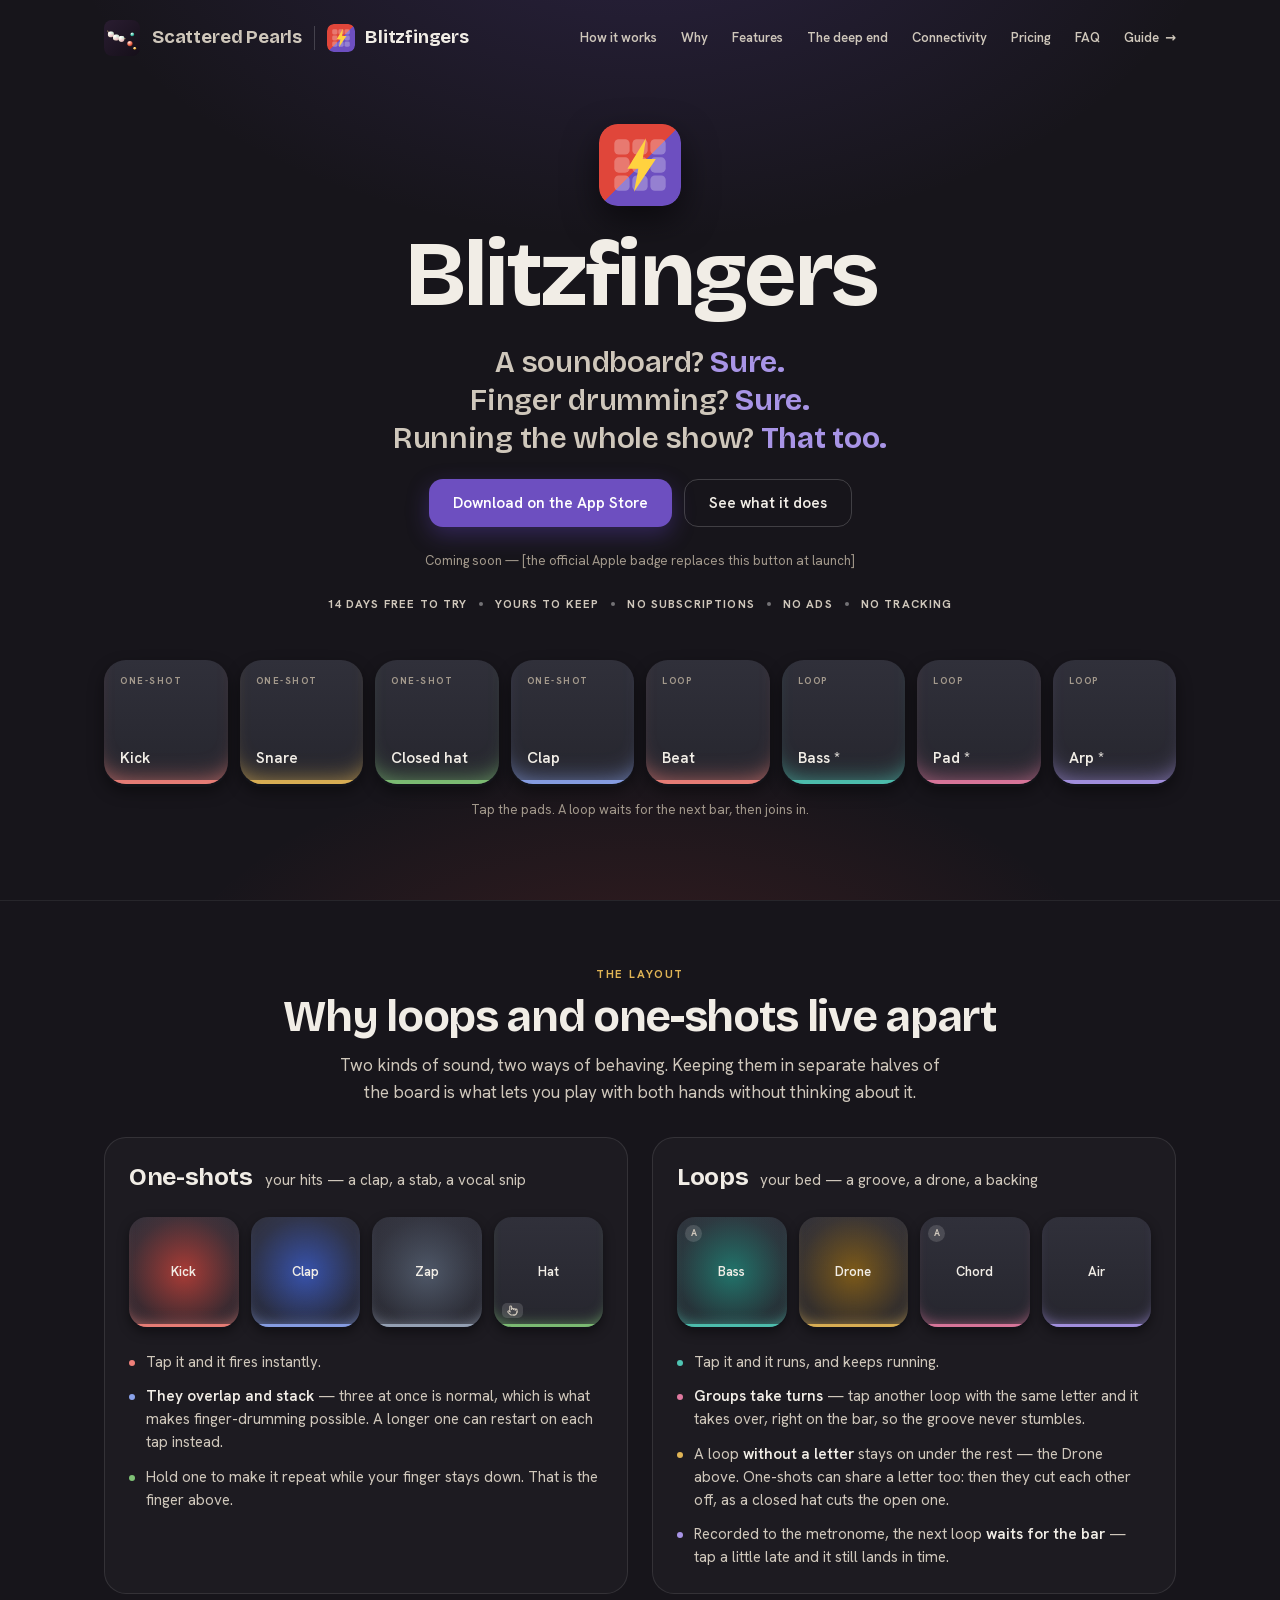
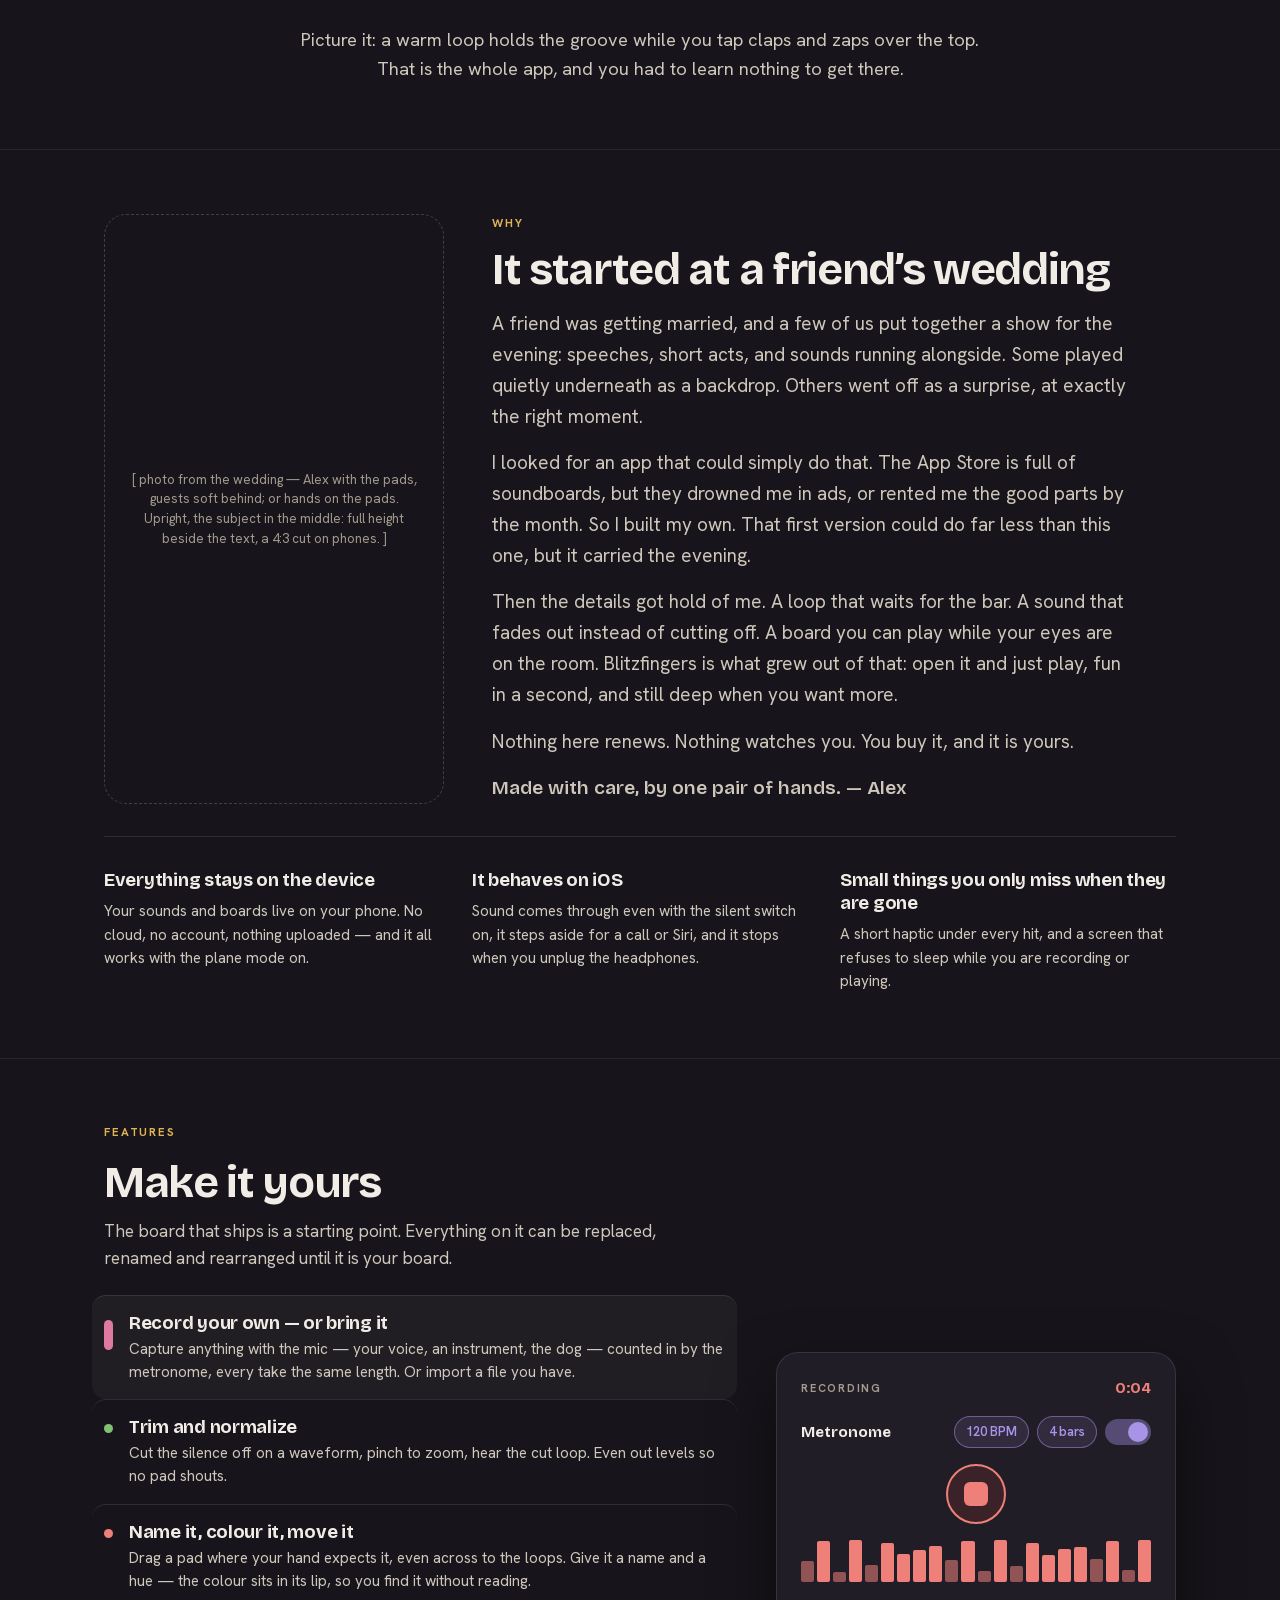
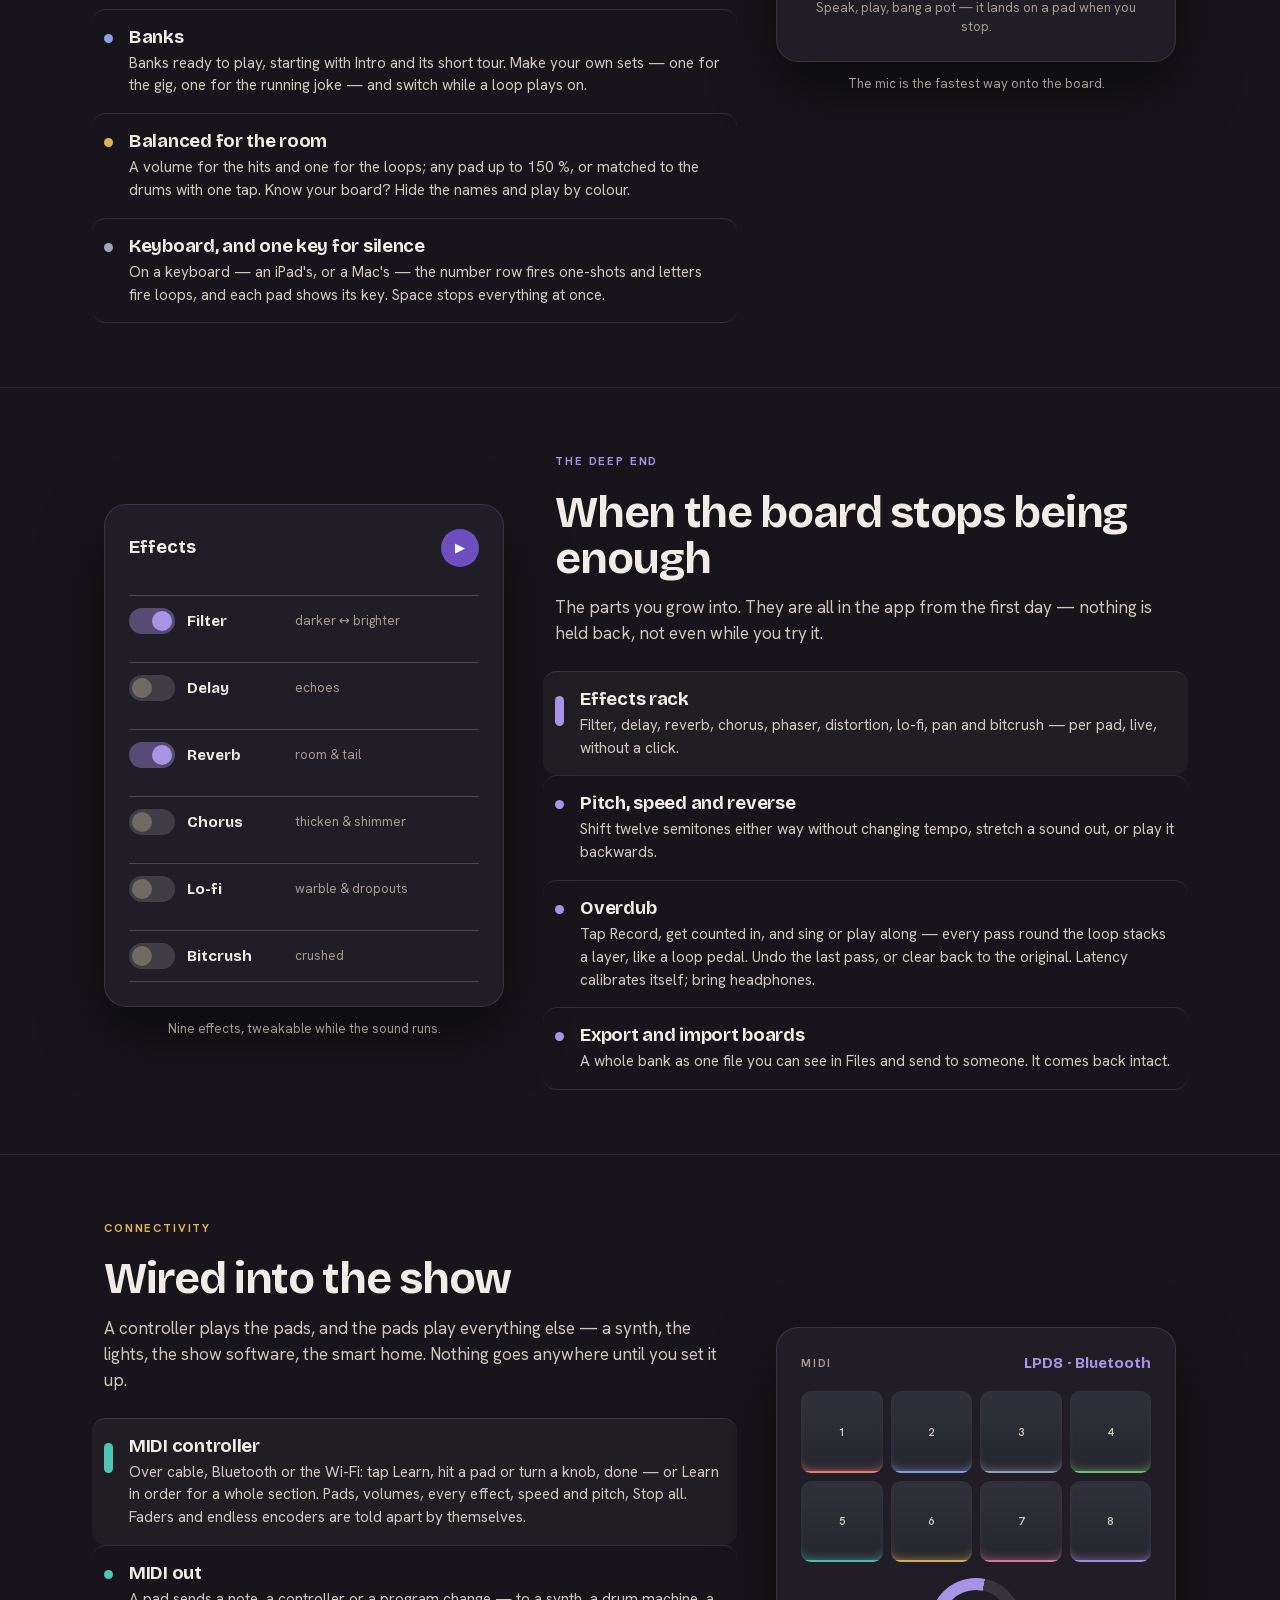
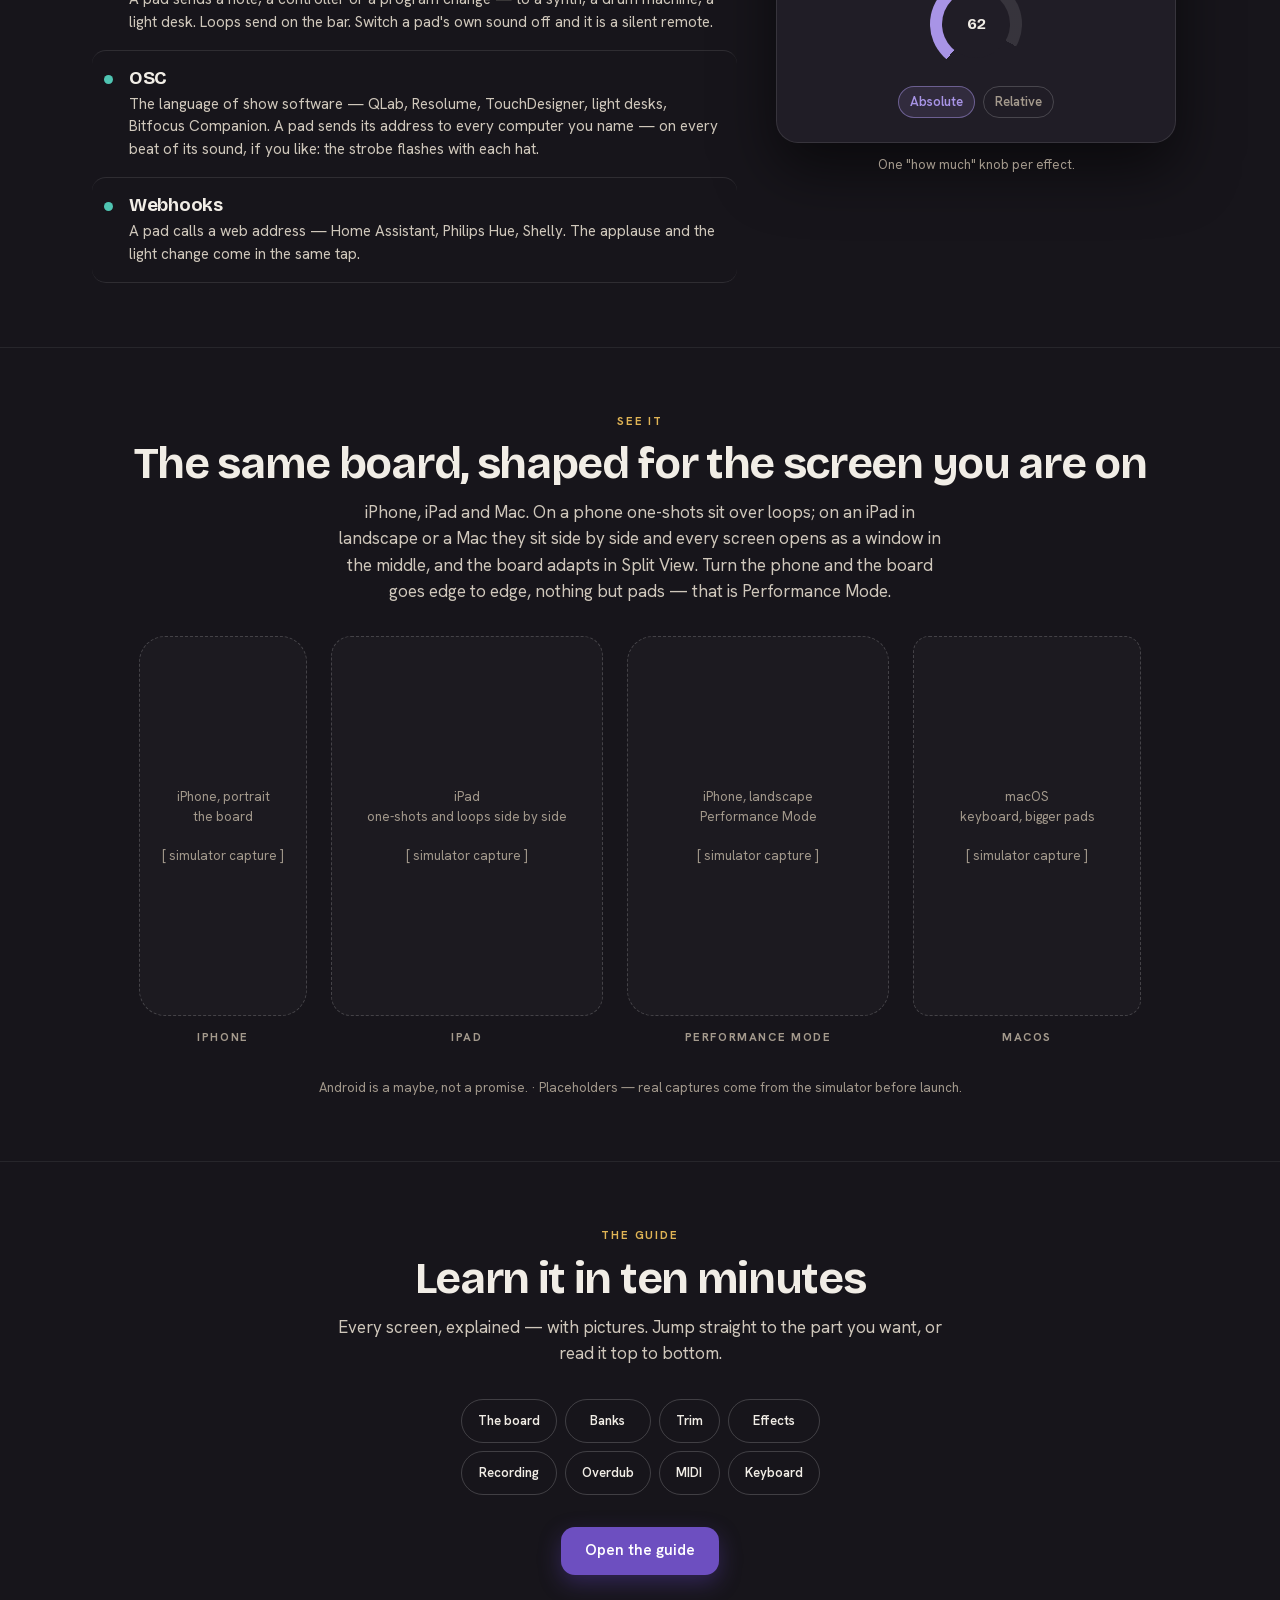
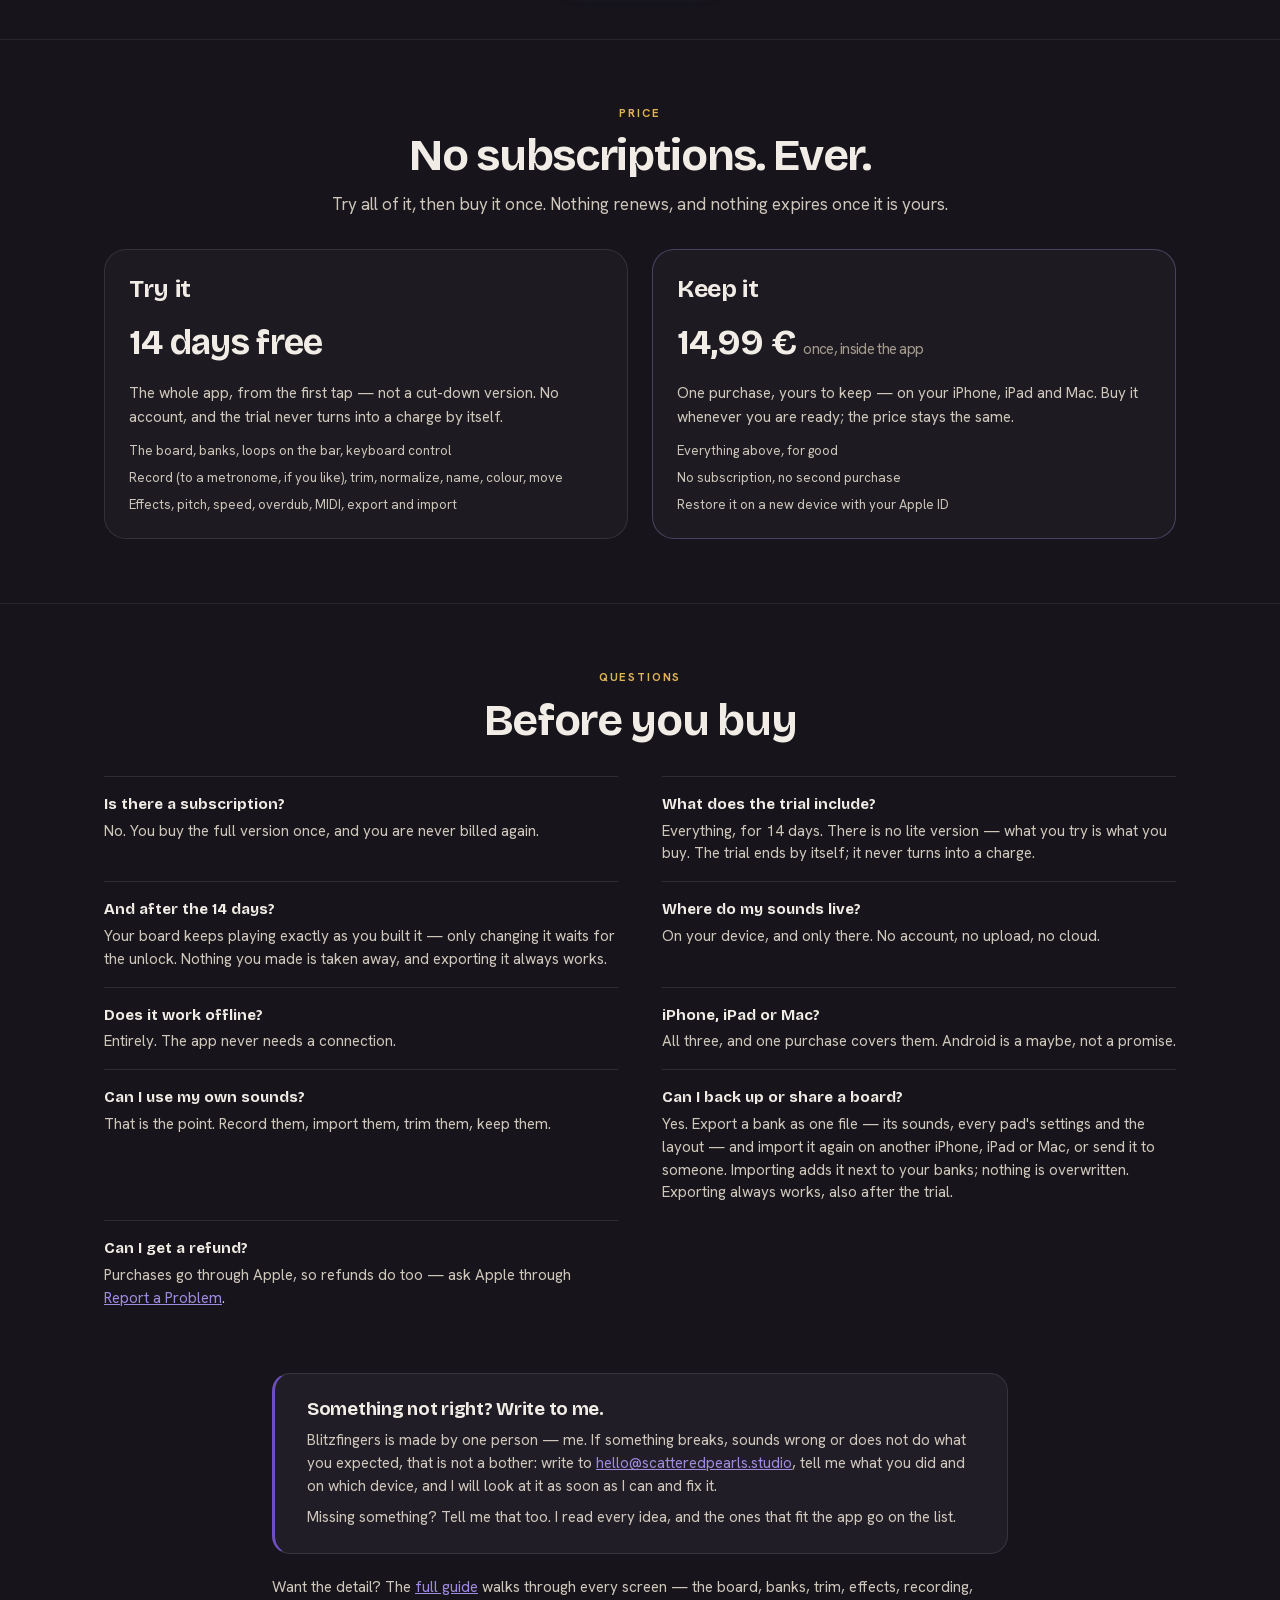
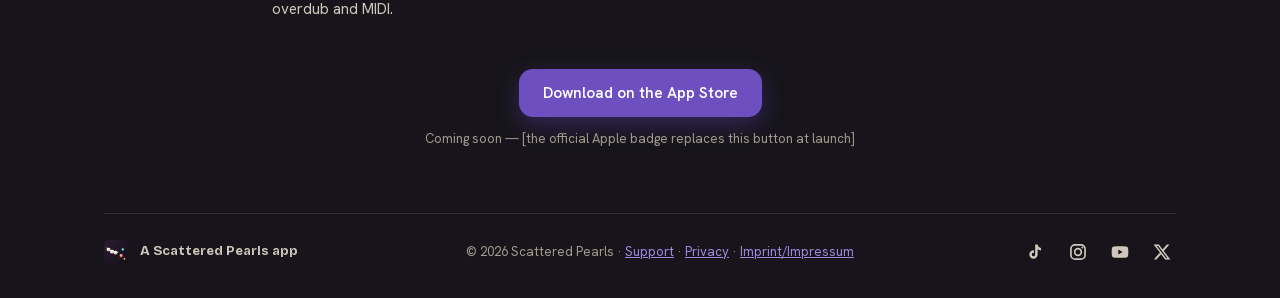
==== commit d4d8beca: "Guide: Send is Once | Every beat; Which beats with Only loud as the accents and a count per choice; " ====
--- a/blitzfingers/index.html
+++ b/blitzfingers/index.html
@@ -871,7 +871,7 @@
         <ul class="items">
           <li style="--c: var(--p-teal);"><span class="mk"></span><div><h3>MIDI controller</h3><p>Over cable, Bluetooth or the Wi-Fi: tap Learn, hit a pad or turn a knob, done — or Learn in order for a whole section. Pads, volumes, every effect, speed and pitch, Stop all. Faders and endless encoders are told apart by themselves.</p></div></li>
           <li style="--c: var(--p-teal);"><span class="mk"></span><div><h3>MIDI out</h3><p>A pad sends a note, a controller or a program change — to a synth, a drum machine, a light desk. Loops send on the bar. Switch a pad's own sound off and it is a silent remote.</p></div></li>
-          <li style="--c: var(--p-teal);"><span class="mk"></span><div><h3>OSC</h3><p>The language of show software — QLab, Resolume, TouchDesigner, light desks, Bitfocus Companion. A pad sends its address to every computer you name — on every hit, if you like: the strobe flashes with each hat.</p></div></li>
+          <li style="--c: var(--p-teal);"><span class="mk"></span><div><h3>OSC</h3><p>The language of show software — QLab, Resolume, TouchDesigner, light desks, Bitfocus Companion. A pad sends its address to every computer you name — on every beat of its sound, if you like: the strobe flashes with each hat.</p></div></li>
           <li style="--c: var(--p-teal);"><span class="mk"></span><div><h3>Webhooks</h3><p>A pad calls a web address — Home Assistant, Philips Hue, Shelly. The applause and the light change come in the same tap.</p></div></li>
         </ul>
       </div>
